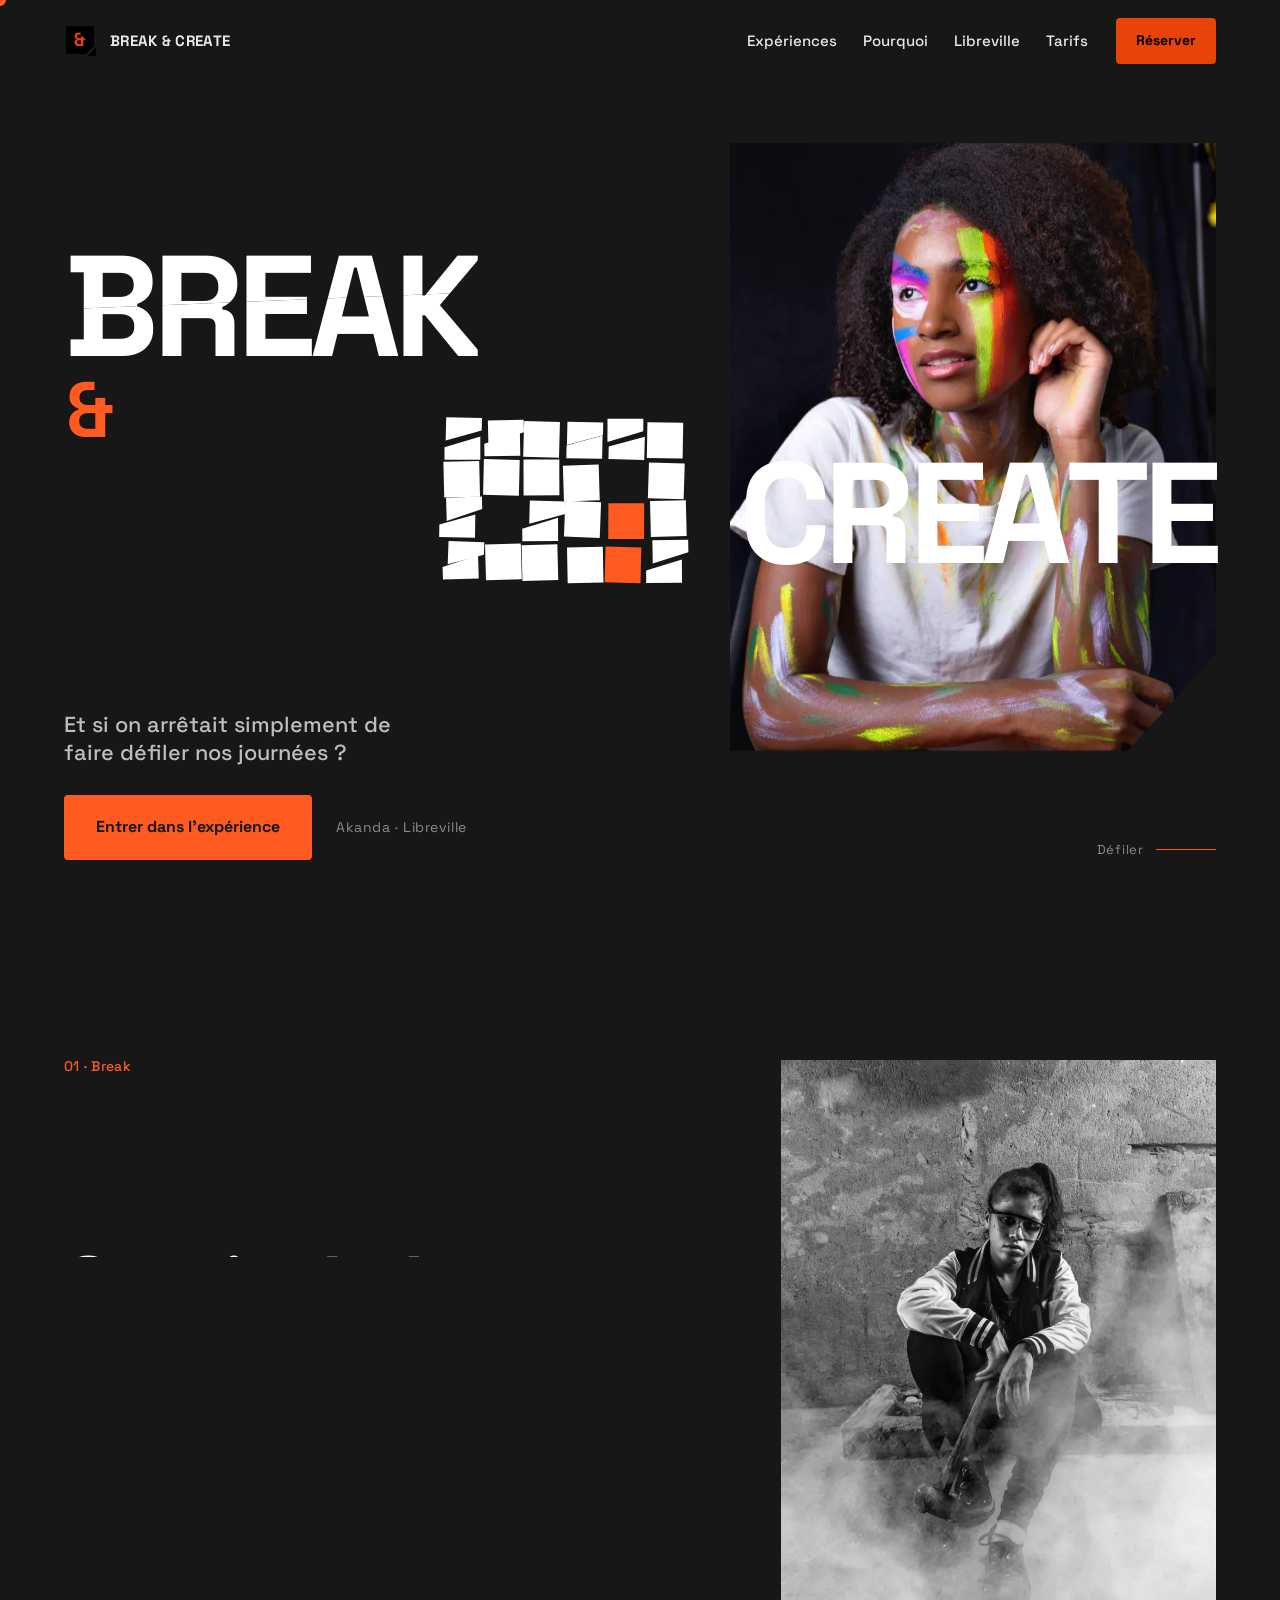
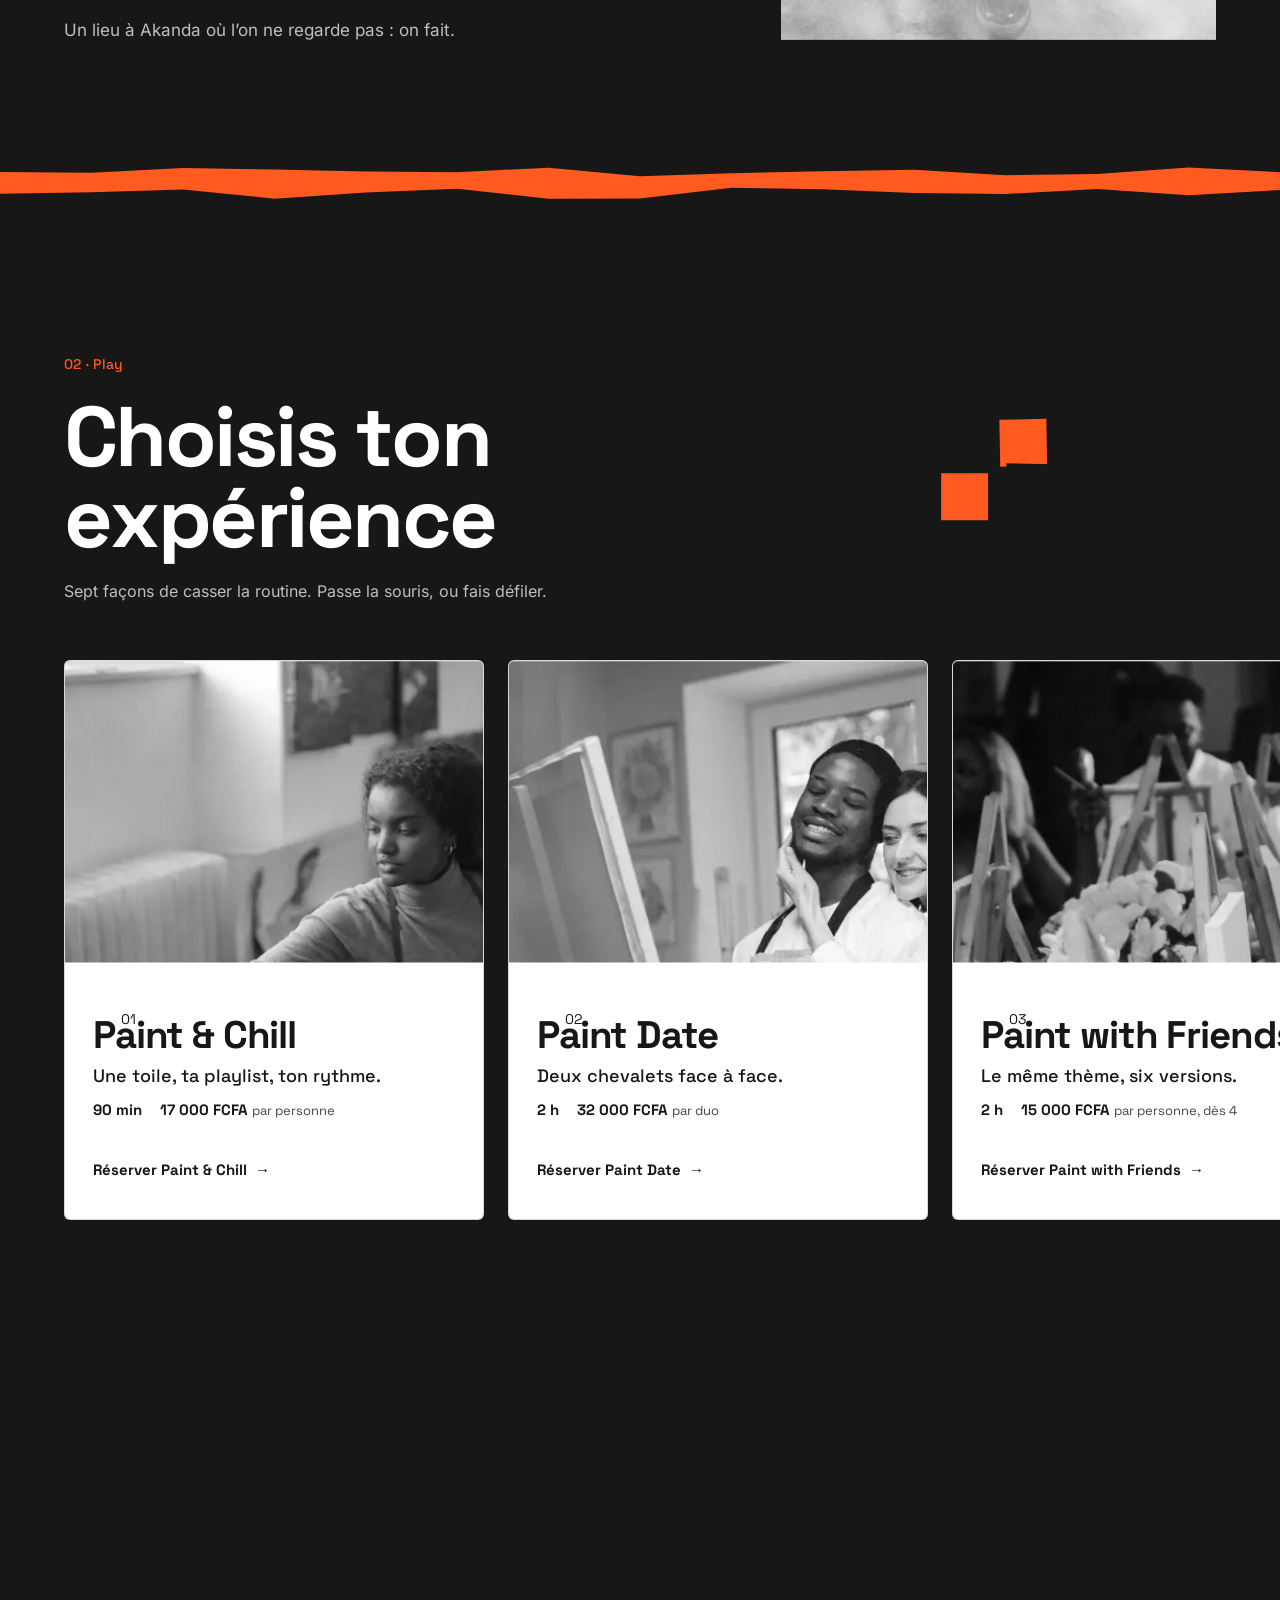
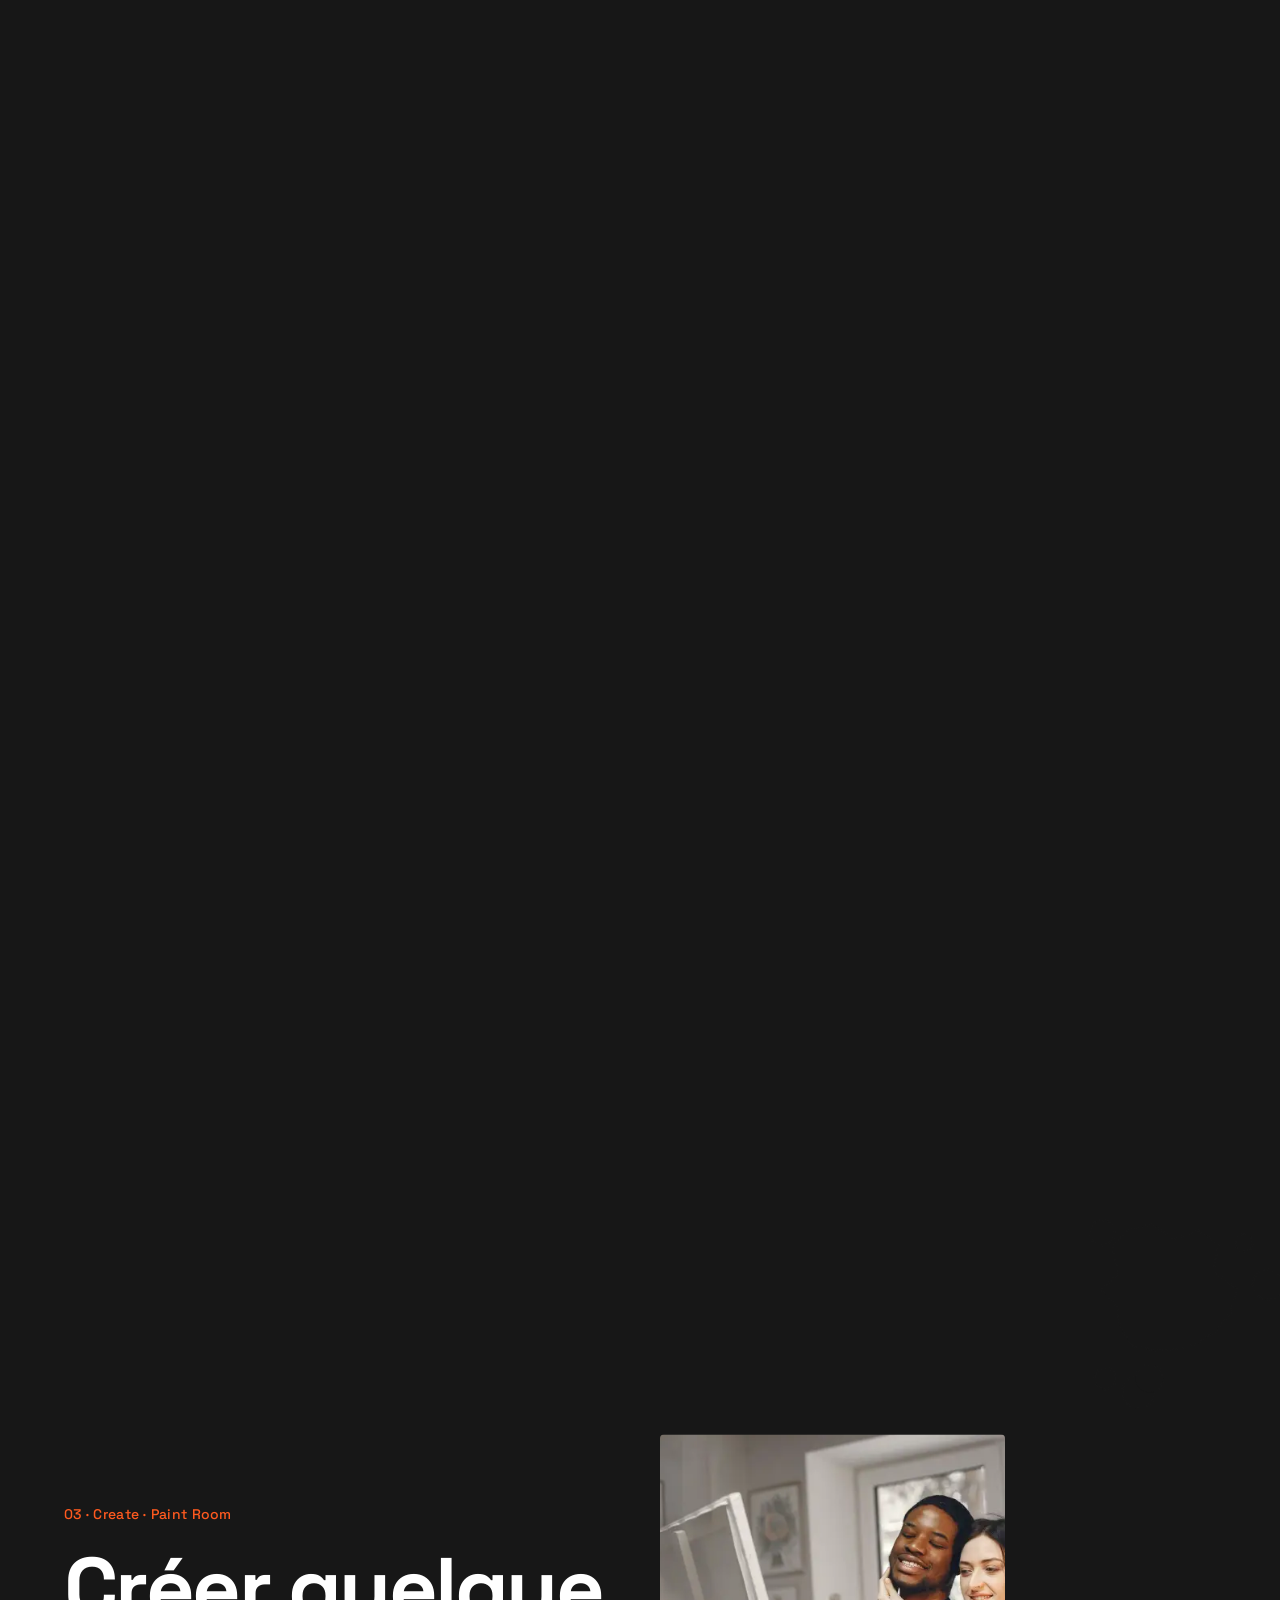
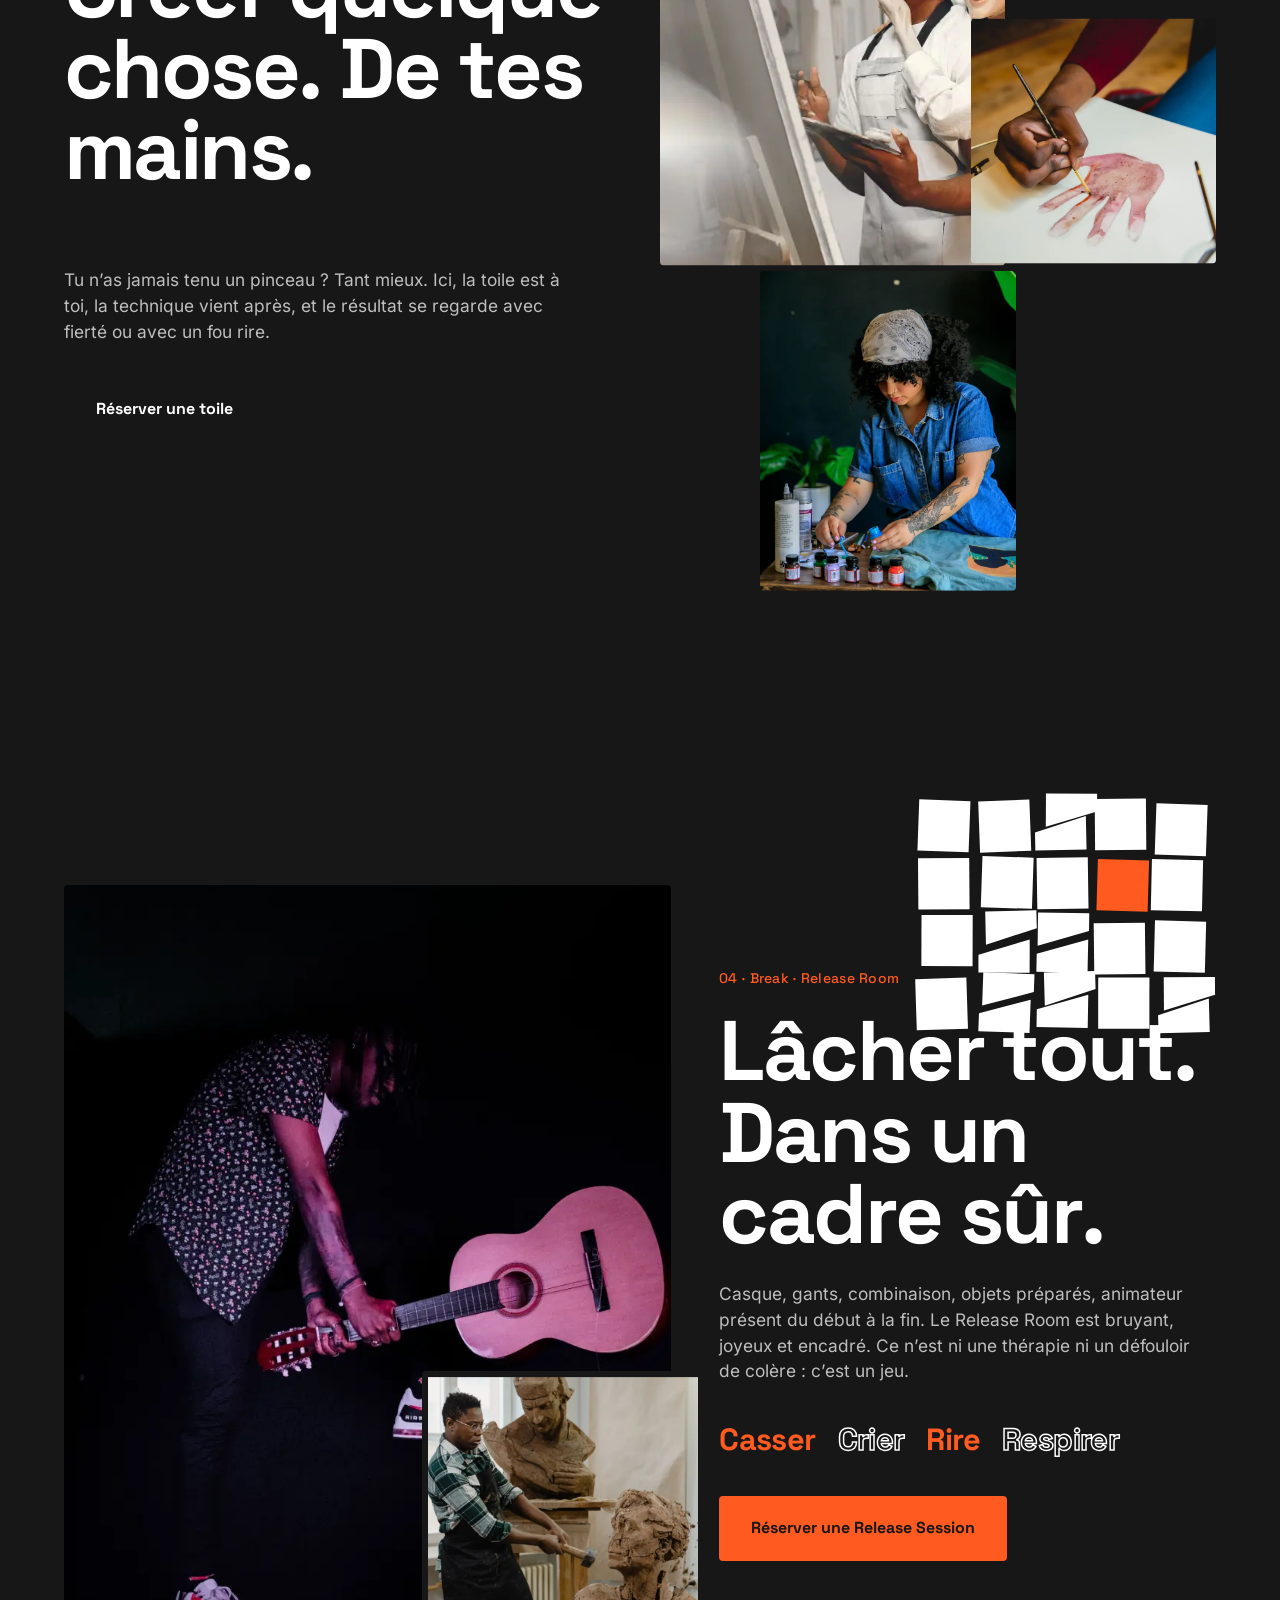
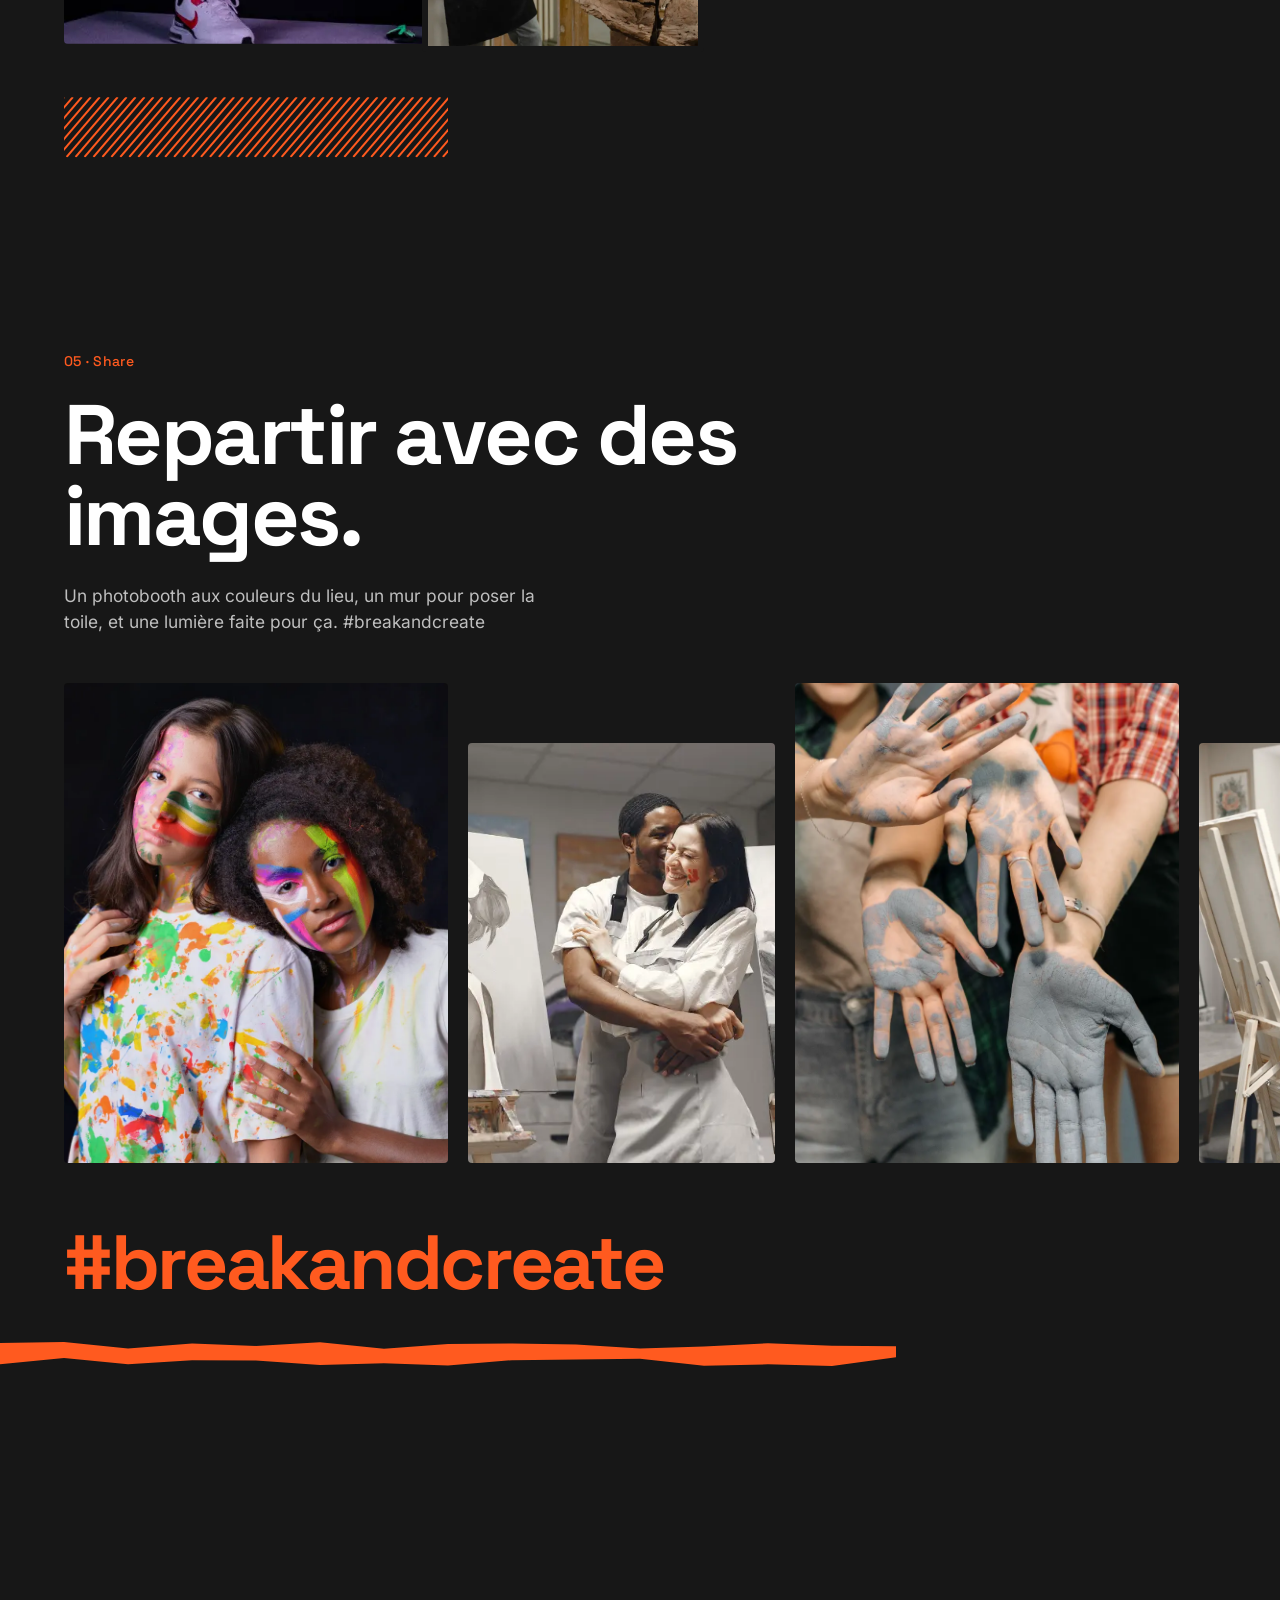
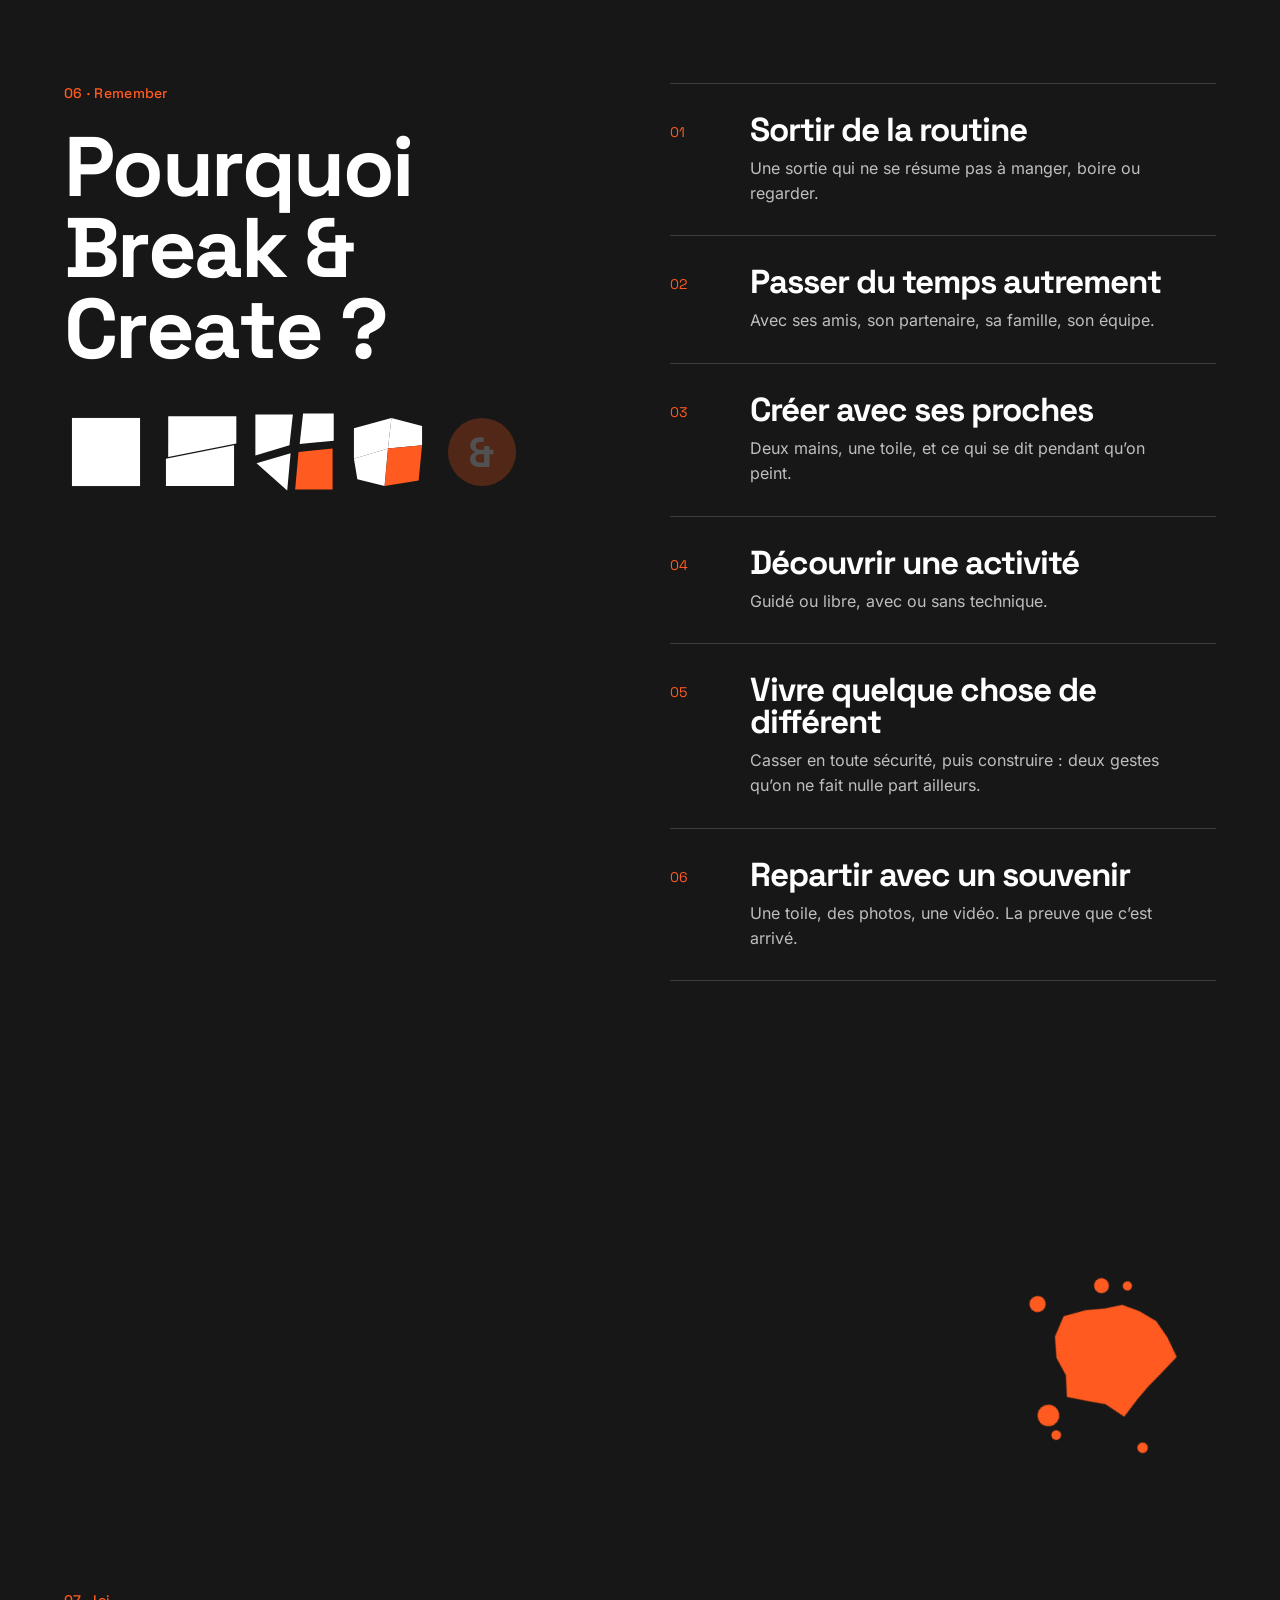
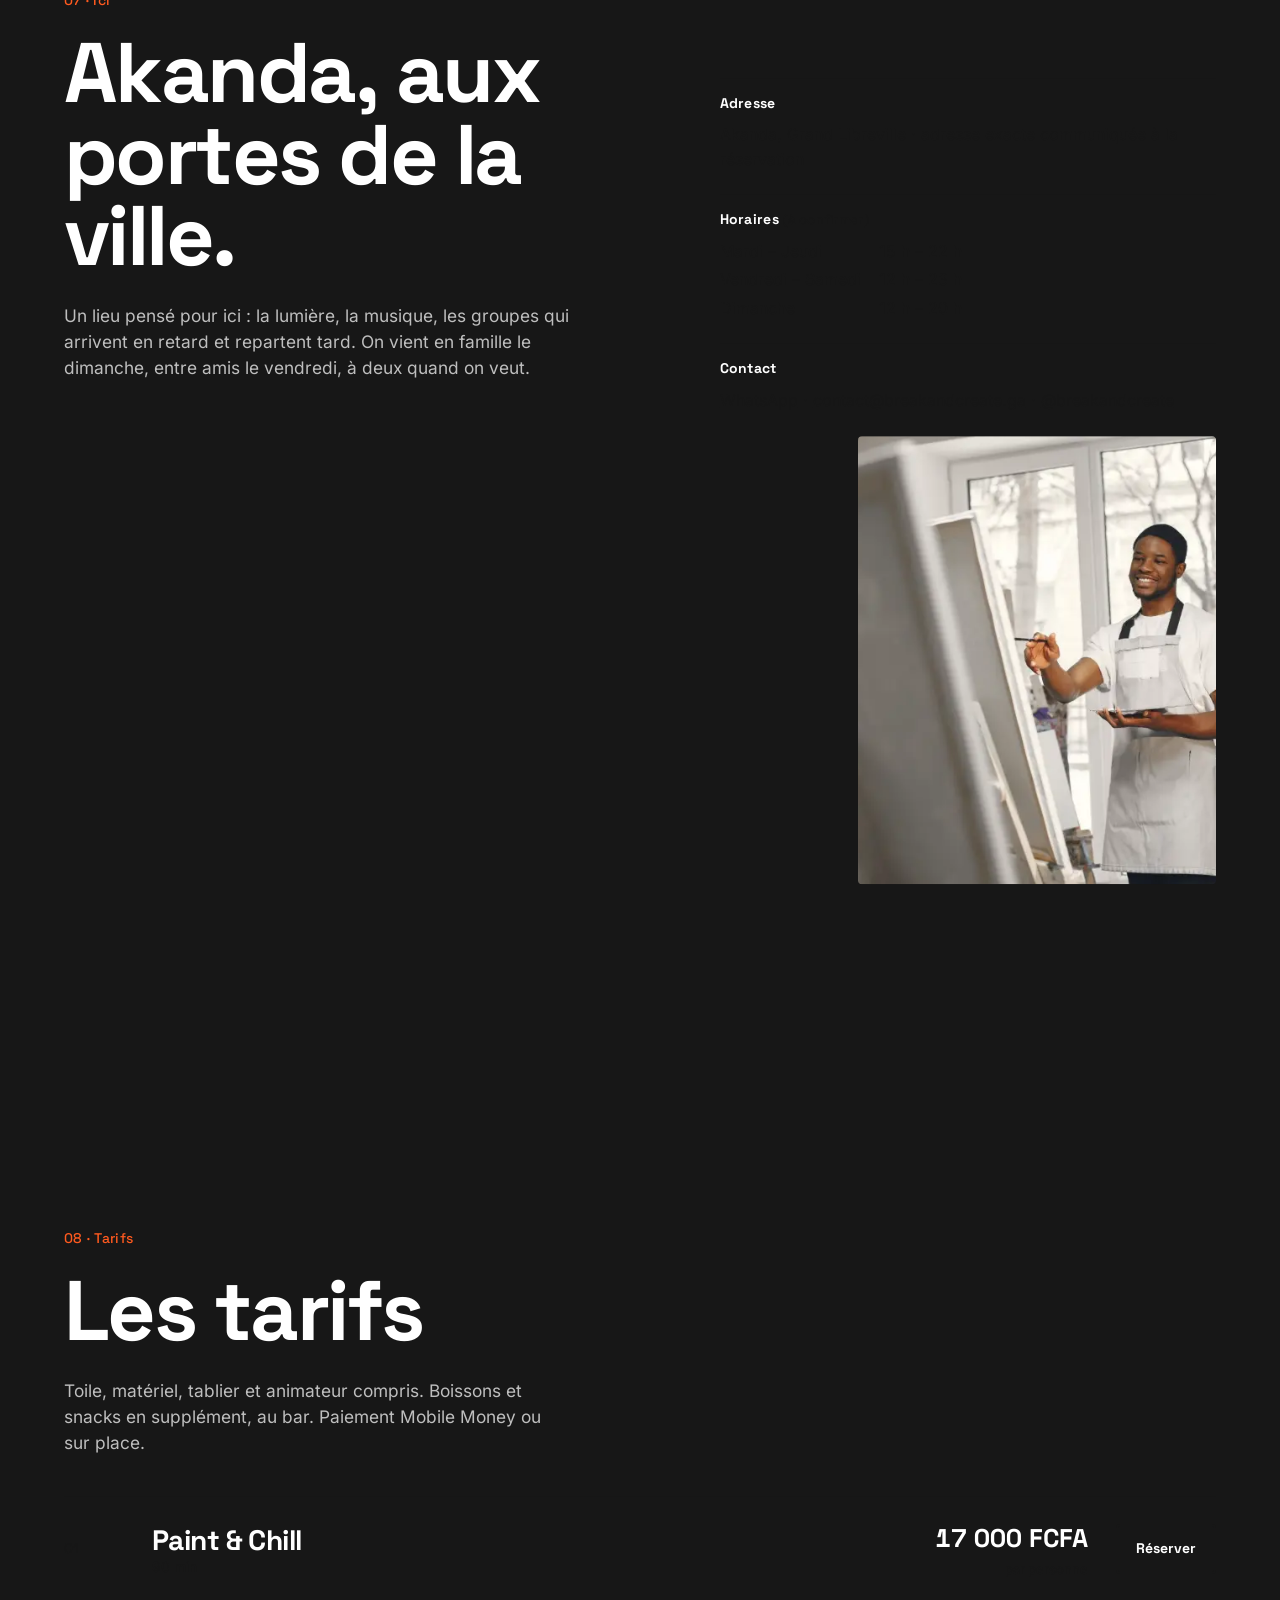
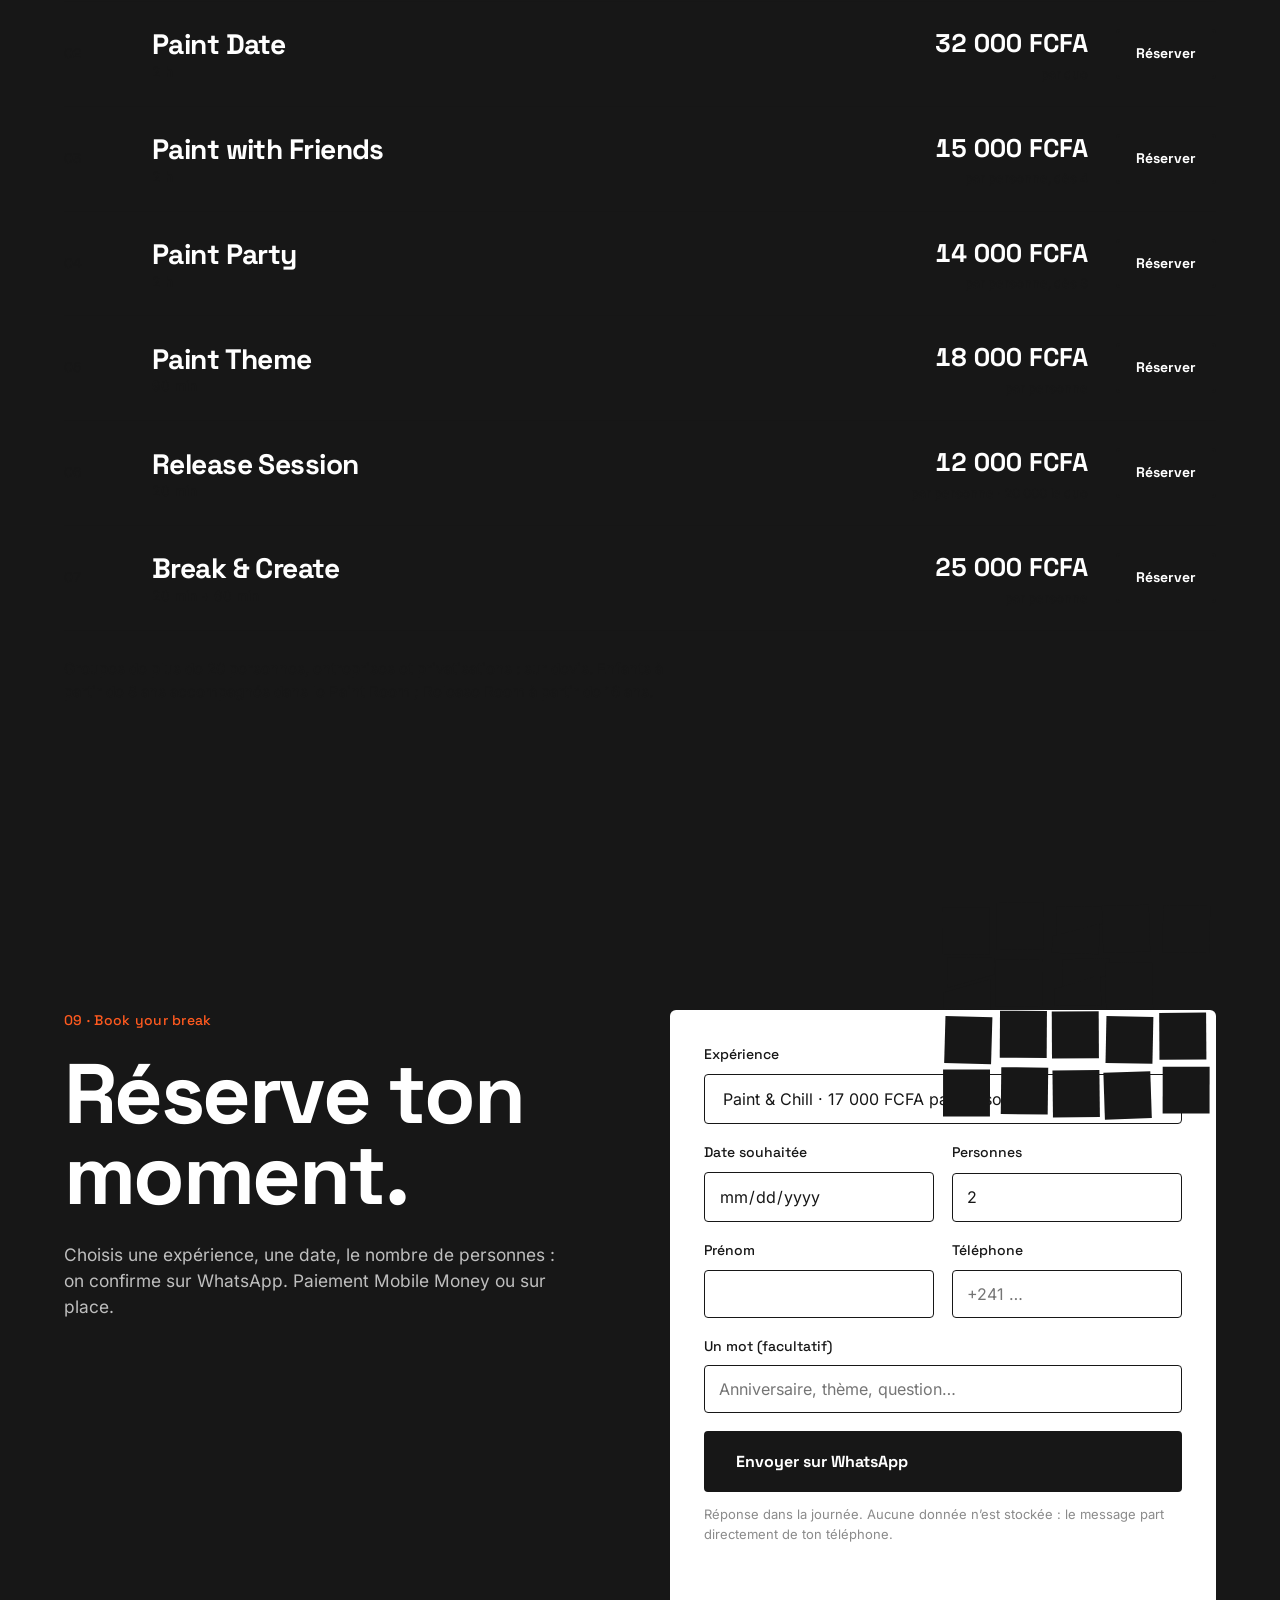
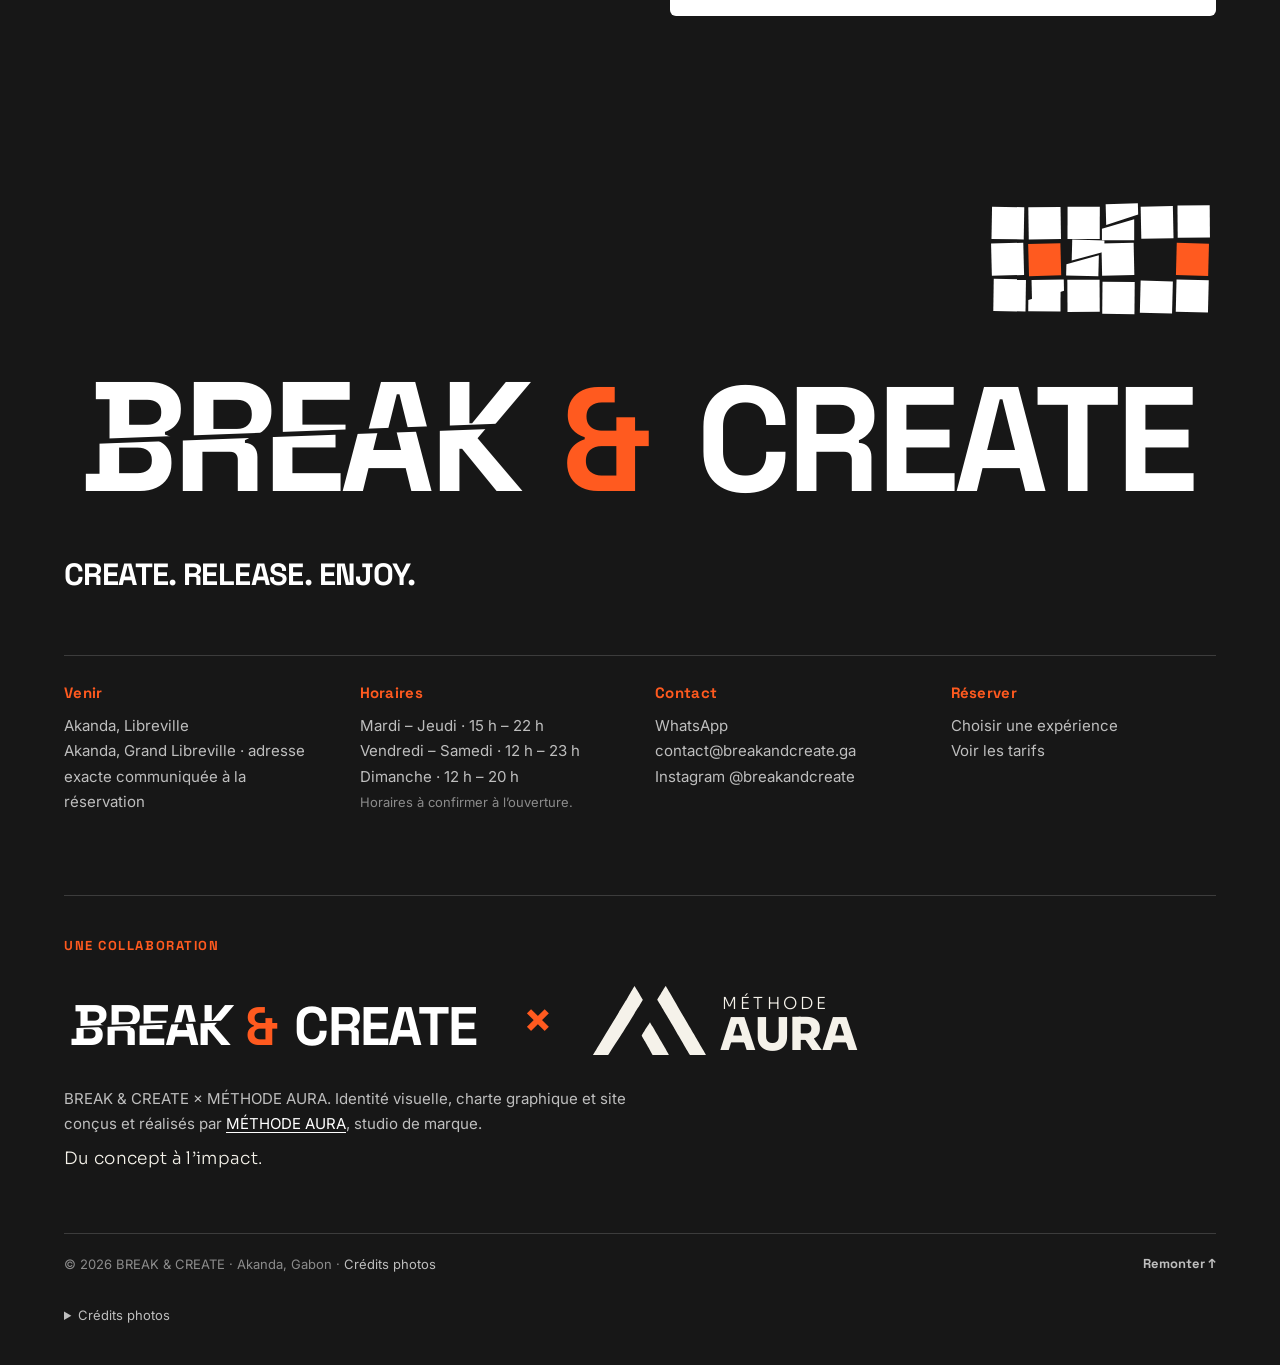
==== site/index.html @ b4d3b044 "BREAK & CREATE : charte graphique, logos, site expérientiel et publication Render" ====
<!doctype html>
<html lang="fr">
<head>
<meta charset="utf-8">
<meta name="viewport" content="width=device-width, initial-scale=1">
<title>BREAK &amp; CREATE — Paint Room et Release Room à Libreville</title>
<meta name="description" content="Break &amp; Create, à Akanda (Libreville) : peindre ta toile dans le Paint Room, tout lâcher dans le Release Room. Paint &amp; Chill, Paint Date, Paint Party, Release Session. Réservation WhatsApp, tarifs en FCFA.">
<meta name="theme-color" content="#171717">
<meta property="og:title" content="BREAK &amp; CREATE — Break the routine. Create the moment.">
<meta property="og:description" content="Destination d’expériences créatives et immersives à Libreville : Paint Room et Release Room.">
<meta property="og:image" content="assets/img/hero-visage-1600.webp">
<meta property="og:locale" content="fr_GA">
<link rel="preload" as="image" imagesrcset="assets/img/hero-visage-800.webp 800w, assets/img/hero-visage-1600.webp 1600w" imagesizes="(max-width: 760px) 100vw, 50vw">
<link rel="stylesheet" href="assets/css/site.css">
<link rel="icon" href="assets/favicon.svg" type="image/svg+xml">
</head>
<body>
<a class="evitement" href="#experiences">Aller aux expériences</a>

<div class="rideau" id="rideau" aria-hidden="true">
  <div class="rideau-mot"><svg xmlns="http://www.w3.org/2000/svg" viewBox="-10 -20 775 136" role="img" aria-label="BREAK &amp; CREATE" class="logo"><defs><clipPath id="h-1"><polygon points="-10,-20 310,-20 310,50 -10,62"/></clipPath><clipPath id="b-2"><polygon points="-10,62 310,50 310,130 -10,130"/></clipPath></defs>
      <g clip-path="url(#h-1)" transform="translate(7.000000000000001 -3.5000000000000004)"><text x="0" y="93" font-family="Space Grotesk, Arial, sans-serif" font-weight="700" font-size="100" letter-spacing="-3" fill="#FFFFFF">BREAK</text></g>
      <g clip-path="url(#b-2)"><text x="0" y="93" font-family="Space Grotesk, Arial, sans-serif" font-weight="700" font-size="100" letter-spacing="-3" fill="#FFFFFF">BREAK</text></g><text x="326" y="93" font-family="Space Grotesk, Arial, sans-serif" font-weight="700" font-size="100" letter-spacing="-3" fill="#FF5A1F">&amp;</text><text x="415" y="93" font-family="Space Grotesk, Arial, sans-serif" font-weight="700" font-size="100" letter-spacing="-3" fill="#FFFFFF">CREATE</text></svg></div>
</div>

<header class="entete" id="entete">
  <a class="entete-marque" href="#haut" aria-label="BREAK &amp; CREATE, retour en haut"><svg xmlns="http://www.w3.org/2000/svg" viewBox="-7.000000000000001 -7.000000000000001 121 121" role="img" aria-label="Symbole BREAK &amp; CREATE" class="symbole"><path d="M0 0H100V70L70 100H0Z" fill="#171717"/><polygon points="77,107 107,77 107,107" fill="#171717"/><text x="50" y="73" text-anchor="middle" font-family="Space Grotesk, Arial, sans-serif" font-weight="700" font-size="68" fill="#FF5A1F">&amp;</text></svg><span>BREAK &amp; CREATE</span></a>
  <nav class="entete-nav" aria-label="Sections">
    <a href="#experiences" data-curseur="VOIR">Expériences</a>
    <a href="#pourquoi" data-curseur="LIRE">Pourquoi</a>
    <a href="#libreville" data-curseur="VENIR">Libreville</a>
    <a href="#tarifs" data-curseur="FCFA">Tarifs</a>
  </nav>
  <a class="bouton bouton--orange bouton--petit" href="#reserver" data-magnetique data-curseur="RÉSERVER">Réserver</a>
  <button class="entete-menu" type="button" aria-label="Ouvrir le menu" aria-expanded="false" aria-controls="menu" data-menu><span></span><span></span></button>
</header>
<div class="menu" id="menu" hidden>
  <nav aria-label="Menu">
    <a href="#experiences">Expériences</a><a href="#create">Paint Room</a><a href="#release">Release Room</a><a href="#pourquoi">Pourquoi</a><a href="#libreville">Libreville</a><a href="#tarifs">Tarifs</a><a href="#reserver">Réserver</a>
  </nav>
  <p class="menu-pied">CREATE. RELEASE. ENJOY.<br><a href="https://instagram.com/breakandcreate" rel="noopener" target="_blank">Instagram</a> · <a href="https://wa.me/241000000000?text=Bonjour%20Break%20%26%20Create" rel="noopener" target="_blank">WhatsApp</a></p>
</div>

<div class="curseur" aria-hidden="true"><span class="curseur-point"></span><span class="curseur-mot"></span></div>

<main id="haut">
  <!-- SCÈNE 01 — BREAK -->
  <section class="scene heros" id="break" data-fond="noir" aria-labelledby="titre-heros">
    <div class="motif motif--heros" data-motif="eclate" aria-hidden="true"><svg xmlns="http://www.w3.org/2000/svg" viewBox="-12 -12 429 291" class="fragments" aria-hidden="true"><polygon points="0,0 60,0 60,21 0,39" fill="#FFFFFF" transform="translate(6 -3.5999999999999996)"/><polygon points="0,39 60,21 60,60 0,60" fill="#FFFFFF"/><polygon points="69,0 129,0 129,21 69,39" fill="#FFFFFF" transform="translate(9 -5.3999999999999995)"/><polygon points="69,39 129,21 129,60 69,60" fill="#FFFFFF"/><rect x="138" y="0" width="60" height="60" fill="#FFFFFF"/><polygon points="207,0 267,0 267,21 207,39" fill="#FFFFFF" transform="translate(5 -3)"/><polygon points="207,39 267,21 267,60 207,60" fill="#FFFFFF"/><polygon points="276,0 336,0 336,21 276,39" fill="#FFFFFF" transform="translate(6 -3.5999999999999996)"/><polygon points="276,39 336,21 336,60 276,60" fill="#FFFFFF"/><rect x="345" y="0" width="60" height="60" fill="#FFFFFF"/><rect x="0" y="69" width="60" height="60" fill="#FFFFFF"/><rect x="69" y="69" width="60" height="60" fill="#FFFFFF"/><rect x="138" y="69" width="60" height="60" fill="#FFFFFF"/><rect x="207" y="69" width="60" height="60" fill="#FFFFFF"/><rect x="345" y="69" width="60" height="60" fill="#FFFFFF"/><polygon points="0,138 60,138 60,159 0,177" fill="#FFFFFF" transform="translate(11 -6.6)"/><polygon points="0,177 60,159 60,198 0,198" fill="#FFFFFF"/><polygon points="138,138 198,138 198,159 138,177" fill="#FFFFFF" transform="translate(5 -3)"/><polygon points="138,177 198,159 198,198 138,198" fill="#FFFFFF"/><rect x="207" y="138" width="60" height="60" fill="#FFFFFF"/><rect x="276" y="138" width="60" height="60" fill="#FF5A1F"/><rect x="345" y="138" width="60" height="60" fill="#FFFFFF"/><polygon points="0,207 60,207 60,228 0,246" fill="#FFFFFF" transform="translate(12 -7.199999999999999)"/><polygon points="0,246 60,228 60,267 0,267" fill="#FFFFFF"/><rect x="69" y="207" width="60" height="60" fill="#FFFFFF"/><rect x="138" y="207" width="60" height="60" fill="#FFFFFF"/><rect x="207" y="207" width="60" height="60" fill="#FFFFFF"/><rect x="276" y="207" width="60" height="60" fill="#FF5A1F"/><polygon points="345,207 405,207 405,228 345,246" fill="#FFFFFF" transform="translate(9 -5.3999999999999995)"/><polygon points="345,246 405,228 405,267 345,267" fill="#FFFFFF"/></svg></div>
    <h1 id="titre-heros" class="heros-titre">
      <span class="heros-break" data-fracture><span class="visuellement-cache">Break</span><span class="fracture" aria-hidden="true"><span class="fracture-haut">BREAK</span><span class="fracture-bas">BREAK</span></span></span>
      <span class="heros-amp" aria-hidden="true">&amp;</span>
      <span class="heros-create"><span class="visuellement-cache">Create</span><span aria-hidden="true"><span class="car">C</span><span class="car">R</span><span class="car">E</span><span class="car">A</span><span class="car">T</span><span class="car">E</span></span></span>
    </h1>
    <div class="heros-photo" data-parallaxe="0.12"><picture class=""><source type="image/webp" srcset="assets/img/hero-visage-800.webp 800w, assets/img/hero-visage-1600.webp 1600w" sizes="(max-width: 760px) 100vw, 46vw"><img src="assets/img/hero-visage.jpg" alt="Portrait d’une jeune femme, le visage traversé de traits de peinture colorée" loading="eager" decoding="async" fetchpriority="high"></picture></div>
    <p class="heros-question" data-reveal>Et si on arrêtait simplement de faire défiler nos journées ?</p>
    <div class="heros-actions" data-reveal>
      <a class="bouton bouton--orange" href="#step-out" data-magnetique data-curseur="ENTRER">Entrer dans l’expérience</a>
      <span class="heros-lieu">Akanda · Libreville</span>
    </div>
    <p class="heros-indice" aria-hidden="true"><span>Défiler</span><i></i></p>
  </section>

  <!-- SCÈNE 02 — STEP OUT -->
  <section class="scene step-out" id="step-out" data-fond="noir" aria-labelledby="titre-step-out">
    <div class="step-out-pin">
      <p class="scene-num">01 · Break</p>
      <h2 id="titre-step-out" class="step-out-lignes"><span class="ligne"><span>Sortir de la routine.</span></span><span class="ligne"><span>Faire une pause.</span></span><span class="ligne"><span>Changer d’air.</span></span><span class="ligne"><span>Se libérer du quotidien.</span></span></h2>
      <p class="step-out-note" data-reveal>Un lieu à Akanda où l’on ne regarde pas : on fait.</p>
      <div class="step-out-photo" data-masque><picture class=""><source type="image/webp" srcset="assets/img/casse-masse-nb-800.webp 800w, assets/img/casse-masse-nb-1600.webp 1600w" sizes="(max-width: 760px) 80vw, 34vw"><img src="assets/img/casse-masse-nb.jpg" alt="Portrait en noir et blanc d’une jeune femme assise, une masse à la main" loading="lazy" decoding="async"></picture></div>
      <div class="motif motif--trace-step" data-motif="trace" aria-hidden="true"><svg xmlns="http://www.w3.org/2000/svg" viewBox="0 0 1600 90" class="trace" aria-hidden="true" preserveAspectRatio="none"><path d="M0.0 33.1 L114.3 34.3 L228.6 27.1 L342.9 29.2 L457.1 32.4 L571.4 33.4 L685.7 26.5 L800.0 39.4 L914.3 34.7 L1028.6 31.9 L1142.9 29.8 L1257.1 37.9 L1371.4 35.9 L1485.7 26.4 L1600.0 33.3 L1600.0 60.0 L1485.7 67.9 L1371.4 58.6 L1257.1 65.9 L1142.9 64.6 L1028.6 59.0 L914.3 56.7 L800.0 72.7 L685.7 73.3 L571.4 58.0 L457.1 63.8 L342.9 73.0 L228.6 59.2 L114.3 63.3 L0.0 65.7 Z" fill="#FF5A1F"/></svg></div>
    </div>
  </section>

  <!-- SCÈNE 03 — PLAY : les expériences -->
  <section class="scene experiences" id="experiences" data-fond="blanc" aria-labelledby="titre-experiences">
    <div class="motif motif--exp" data-motif="eclate" aria-hidden="true"><svg xmlns="http://www.w3.org/2000/svg" viewBox="-12 -12 360 222" class="fragments" aria-hidden="true"><rect x="0" y="0" width="60" height="60" fill="#171717"/><rect x="69" y="0" width="60" height="60" fill="#171717"/><rect x="138" y="0" width="60" height="60" fill="#171717"/><rect x="207" y="0" width="60" height="60" fill="#171717"/><polygon points="276,0 336,0 336,21 276,39" fill="#171717" transform="translate(7 -4.2)"/><polygon points="276,39 336,21 336,60 276,60" fill="#171717"/><rect x="0" y="69" width="60" height="60" fill="#171717"/><rect x="69" y="69" width="60" height="60" fill="#FF5A1F"/><rect x="138" y="69" width="60" height="60" fill="#171717"/><rect x="207" y="69" width="60" height="60" fill="#171717"/><rect x="276" y="69" width="60" height="60" fill="#171717"/><rect x="0" y="138" width="60" height="60" fill="#FF5A1F"/><polygon points="69,138 129,138 129,159 69,177" fill="#171717" transform="translate(9 -5.3999999999999995)"/><polygon points="69,177 129,159 129,198 69,198" fill="#171717"/><rect x="138" y="138" width="60" height="60" fill="#171717"/><rect x="207" y="138" width="60" height="60" fill="#171717"/></svg></div>
    <div class="experiences-tete">
      <p class="scene-num">02 · Play</p>
      <h2 id="titre-experiences" class="titre-scene"><span class="visuellement-cache">Choisis ton expérience</span><span aria-hidden="true"><span class="mot"><span class="car">C</span><span class="car">h</span><span class="car">o</span><span class="car">i</span><span class="car">s</span><span class="car">i</span><span class="car">s</span></span> <span class="mot"><span class="car">t</span><span class="car">o</span><span class="car">n</span></span> <span class="mot"><span class="car">e</span><span class="car">x</span><span class="car">p</span><span class="car">é</span><span class="car">r</span><span class="car">i</span><span class="car">e</span><span class="car">n</span><span class="car">c</span><span class="car">e</span></span></span></h2>
      <p class="experiences-aide" data-reveal>Sept façons de casser la routine. Passe la souris, ou fais défiler.</p>
    </div>
    <div class="experiences-piste" data-piste>
      
      <article class="experience experience--create" id="exp-paint-chill" data-curseur="PEINDRE">
        <div class="experience-visuel" aria-hidden="true"><picture class=""><source type="image/webp" srcset="assets/img/atelier-tablier-rouge-800.webp 800w, assets/img/atelier-tablier-rouge-1600.webp 1600w" sizes="(max-width: 760px) 100vw, 34vw"><img src="assets/img/atelier-tablier-rouge.jpg" alt="Une jeune femme en tablier rouge choisit ses couleurs dans l’atelier" loading="lazy" decoding="async"></picture></div>
        <span class="experience-num">01</span>
        <h3 class="experience-nom">Paint &amp; Chill</h3>
        <p class="experience-accroche">Une toile, ta playlist, ton rythme.</p>
        <p class="experience-infos"><span>90 min</span><span>17 000 FCFA <small>par personne</small></span></p>
        <p class="experience-texte"><span>Séance libre. Tu reçois une toile 30 × 40, la peinture, les pinceaux et un tablier. Boissons et snacks au bar, en supplément. Personne ne juge, tout le monde repart avec sa toile.</span></p>
        <a class="experience-lien" href="#reserver" data-experience="paint-chill">Réserver Paint &amp; Chill <i aria-hidden="true">→</i></a>
      </article>
      <article class="experience experience--create" id="exp-paint-date" data-curseur="À DEUX">
        <div class="experience-visuel" aria-hidden="true"><picture class=""><source type="image/webp" srcset="assets/img/couple-chevalet-800.webp 800w, assets/img/couple-chevalet-1600.webp 1600w" sizes="(max-width: 760px) 100vw, 34vw"><img src="assets/img/couple-chevalet.jpg" alt="Un couple peint ensemble sur un même chevalet" loading="lazy" decoding="async"></picture></div>
        <span class="experience-num">02</span>
        <h3 class="experience-nom">Paint Date</h3>
        <p class="experience-accroche">Deux chevalets face à face.</p>
        <p class="experience-infos"><span>2 h</span><span>32 000 FCFA <small>par duo</small></span></p>
        <p class="experience-texte"><span>Deux toiles, un chevalet pour deux, une playlist douce. Le rendez-vous qu’on n’oublie pas, avec une preuve accrochée au mur.</span></p>
        <a class="experience-lien" href="#reserver" data-experience="paint-date">Réserver Paint Date <i aria-hidden="true">→</i></a>
      </article>
      <article class="experience experience--create" id="exp-paint-friends" data-curseur="ENTRE AMIS">
        <div class="experience-visuel" aria-hidden="true"><picture class=""><source type="image/webp" srcset="assets/img/groupe-atelier-800.webp 800w, assets/img/groupe-atelier-1600.webp 1600w" sizes="(max-width: 760px) 100vw, 34vw"><img src="assets/img/groupe-atelier.jpg" alt="Un groupe d’amis peint sur des chevalets alignés" loading="lazy" decoding="async"></picture></div>
        <span class="experience-num">03</span>
        <h3 class="experience-nom">Paint with Friends</h3>
        <p class="experience-accroche">Le même thème, six versions.</p>
        <p class="experience-infos"><span>2 h</span><span>15 000 FCFA <small>par personne, dès 4</small></span></p>
        <p class="experience-texte"><span>Un thème commun, chacun sa toile, et la comparaison finale qui fait rire tout le monde. Bar sur place.</span></p>
        <a class="experience-lien" href="#reserver" data-experience="paint-friends">Réserver Paint with Friends <i aria-hidden="true">→</i></a>
      </article>
      <article class="experience experience--create" id="exp-paint-party" data-curseur="LA FÊTE">
        <div class="experience-visuel" aria-hidden="true"><picture class=""><source type="image/webp" srcset="assets/img/homme-exterieur-800.webp 800w, assets/img/homme-exterieur-1600.webp 1600w" sizes="(max-width: 760px) 100vw, 34vw"><img src="assets/img/homme-exterieur.jpg" alt="Un jeune homme sourit en peignant, pinceau à la main" loading="lazy" decoding="async"></picture></div>
        <span class="experience-num">04</span>
        <h3 class="experience-nom">Paint Party</h3>
        <p class="experience-accroche">Anniversaire, équipe, EVJF.</p>
        <p class="experience-infos"><span>2 h</span><span>14 000 FCFA <small>par personne, dès 8</small></span></p>
        <p class="experience-texte"><span>La salle pour vous, un animateur, un thème choisi ensemble, gâteau et playlist bienvenus. Privatisation complète sur devis.</span></p>
        <a class="experience-lien" href="#reserver" data-experience="paint-party">Réserver Paint Party <i aria-hidden="true">→</i></a>
      </article>
      <article class="experience experience--create" id="exp-paint-theme" data-curseur="APPRENDRE">
        <div class="experience-visuel" aria-hidden="true"><picture class=""><source type="image/webp" srcset="assets/img/peinture-chevalet-femme-800.webp 800w, assets/img/peinture-chevalet-femme-1600.webp 1600w" sizes="(max-width: 760px) 100vw, 34vw"><img src="assets/img/peinture-chevalet-femme.jpg" alt="" loading="lazy" decoding="async"></picture></div>
        <span class="experience-num">05</span>
        <h3 class="experience-nom">Paint Theme</h3>
        <p class="experience-accroche">Chaque jeudi, un sujet imposé.</p>
        <p class="experience-infos"><span>90 min</span><span>18 000 FCFA <small>par personne</small></span></p>
        <p class="experience-texte"><span>Un thème par semaine, guidé pas à pas par un artiste. Pour ceux qui veulent apprendre un geste, pas seulement passer un moment.</span></p>
        <a class="experience-lien" href="#reserver" data-experience="paint-theme">Réserver Paint Theme <i aria-hidden="true">→</i></a>
      </article>
      <article class="experience experience--break" id="exp-release" data-curseur="LÂCHER">
        <div class="experience-visuel" aria-hidden="true"><picture class=""><source type="image/webp" srcset="assets/img/casse-guitare-tv-800.webp 800w, assets/img/casse-guitare-tv-1600.webp 1600w" sizes="(max-width: 760px) 100vw, 34vw"><img src="assets/img/casse-guitare-tv.jpg" alt="Un homme brise une guitare sur un vieux téléviseur" loading="lazy" decoding="async"></picture></div>
        <span class="experience-num">06</span>
        <h3 class="experience-nom">Release Session</h3>
        <p class="experience-accroche">Vingt minutes pour tout lâcher.</p>
        <p class="experience-infos"><span>20 min</span><span>12 000 FCFA <small>par personne · 20 000 le duo</small></span></p>
        <p class="experience-texte"><span>Casque, gants, combinaison, une batte et des objets préparés pour ça. Un animateur, une playlist qui tape, et le silence après. Rien de médical : juste du bruit et du rire.</span></p>
        <a class="experience-lien" href="#reserver" data-experience="release">Réserver Release Session <i aria-hidden="true">→</i></a>
      </article>
      <article class="experience experience--both" id="exp-combo" data-curseur="LES DEUX">
        <div class="experience-visuel" aria-hidden="true"><picture class=""><source type="image/webp" srcset="assets/img/casse-marteau-portrait-800.webp 800w, assets/img/casse-marteau-portrait-1600.webp 1600w" sizes="(max-width: 760px) 100vw, 34vw"><img src="assets/img/casse-marteau-portrait.jpg" alt="" loading="lazy" decoding="async"></picture></div>
        <span class="experience-num">07</span>
        <h3 class="experience-nom">Break &amp; Create</h3>
        <p class="experience-accroche">Casser d’abord, peindre ensuite.</p>
        <p class="experience-infos"><span>20 min + 60 min</span><span>25 000 FCFA <small>par personne</small></span></p>
        <p class="experience-texte"><span>L’expérience complète : une Release Session, puis une toile pour poser ce qui reste. La formule qui porte notre nom.</span></p>
        <a class="experience-lien" href="#reserver" data-experience="combo">Réserver la formule <i aria-hidden="true">→</i></a>
      </article>
    </div>
  </section>

  <!-- TRANSITION — le mot CREATE grandit jusqu'à devenir la scène -->
  <section class="scene zoom" id="zoom" data-fond="blanc" aria-hidden="true">
    <div class="zoom-pin"><div class="motif motif--zoom" data-motif="tache" aria-hidden="true"><svg xmlns="http://www.w3.org/2000/svg" viewBox="0 0 160 160" class="eclaboussure" aria-hidden="true"><path d="M128.5 80.0 L127.8 97.4 L107.9 103.4 L101.7 117.6 L87.7 123.8 L72.2 124.5 L62.6 110.1 L51.7 103.8 L33.5 96.9 L32.3 80.0 L46.3 67.7 L50.1 54.9 L61.7 48.4 L71.6 32.4 L86.7 41.8 L102.0 41.9 L115.7 50.0 L116.2 66.8 Z" fill="#FF5A1F"/><circle cx="18.8" cy="87.4" r="9.1" fill="#FF5A1F"/><circle cx="75.8" cy="153.5" r="11.2" fill="#FF5A1F"/><circle cx="40.6" cy="141.6" r="6.5" fill="#FF5A1F"/><circle cx="123.7" cy="134.1" r="7.8" fill="#FF5A1F"/><circle cx="143.2" cy="114.7" r="9.8" fill="#FF5A1F"/><circle cx="19.0" cy="50.7" r="7.3" fill="#FF5A1F"/></svg></div><p class="zoom-mot">CREATE</p></div>
  </section>

  <!-- SCÈNE 04 — CREATE : Paint Room -->
  <section class="scene create" id="create" data-fond="orange" aria-labelledby="titre-create">
    <div class="create-texte">
      <p class="scene-num">03 · Create · Paint Room</p>
      <h2 id="titre-create" class="titre-scene"><span class="visuellement-cache">Créer quelque chose. De tes mains.</span><span aria-hidden="true"><span class="mot"><span class="car">C</span><span class="car">r</span><span class="car">é</span><span class="car">e</span><span class="car">r</span></span> <span class="mot"><span class="car">q</span><span class="car">u</span><span class="car">e</span><span class="car">l</span><span class="car">q</span><span class="car">u</span><span class="car">e</span></span> <span class="mot"><span class="car">c</span><span class="car">h</span><span class="car">o</span><span class="car">s</span><span class="car">e</span><span class="car">.</span></span> <span class="mot"><span class="car">D</span><span class="car">e</span></span> <span class="mot"><span class="car">t</span><span class="car">e</span><span class="car">s</span></span> <span class="mot"><span class="car">m</span><span class="car">a</span><span class="car">i</span><span class="car">n</span><span class="car">s</span><span class="car">.</span></span></span></h2>
      <div class="motif motif--trace-create" data-motif="trace" aria-hidden="true"><svg xmlns="http://www.w3.org/2000/svg" viewBox="0 0 600 70" class="trace" aria-hidden="true" preserveAspectRatio="none"><path d="M0.0 31.8 L42.9 27.1 L85.7 27.9 L128.6 30.0 L171.4 29.7 L214.3 22.9 L257.1 25.0 L300.0 22.4 L342.9 22.5 L385.7 22.1 L428.6 23.2 L471.4 31.8 L514.3 26.4 L557.1 24.7 L600.0 30.9 L600.0 55.9 L557.1 57.3 L514.3 49.5 L471.4 52.5 L428.6 49.9 L385.7 43.4 L342.9 46.8 L300.0 46.7 L257.1 43.5 L214.3 44.5 L171.4 53.7 L128.6 55.6 L85.7 51.6 L42.9 48.5 L0.0 43.6 Z" fill="#171717"/></svg></div>
      <p class="scene-para" data-reveal>Tu n’as jamais tenu un pinceau ? Tant mieux. Ici, la toile est à toi, la technique vient après, et le résultat se regarde avec fierté ou avec un fou rire.</p>
      <a class="bouton" href="#reserver" data-magnetique data-curseur="PEINDRE">Réserver une toile</a>
    </div>
    <div class="motif motif--create" data-motif="tache" aria-hidden="true"><svg xmlns="http://www.w3.org/2000/svg" viewBox="0 0 160 160" class="eclaboussure" aria-hidden="true"><path d="M115.9 80.0 L127.0 97.1 L117.1 111.1 L102.8 119.5 L87.6 123.2 L72.6 122.1 L58.4 117.4 L45.2 109.2 L41.1 94.1 L44.2 80.0 L38.1 64.8 L53.9 58.1 L55.8 38.1 L71.6 32.2 L88.0 34.8 L97.7 49.3 L116.0 49.8 L125.8 63.3 Z" fill="#171717"/><circle cx="38.0" cy="140.5" r="11.5" fill="#171717"/><circle cx="142.6" cy="68.9" r="6.2" fill="#171717"/><circle cx="19.4" cy="123.6" r="7.6" fill="#171717"/><circle cx="147.9" cy="101.7" r="10.5" fill="#171717"/><circle cx="48.1" cy="134.3" r="9.6" fill="#171717"/><circle cx="52.6" cy="27.9" r="8.8" fill="#171717"/></svg></div>
    <div class="create-photos">
      <div class="create-photo create-photo--1" data-parallaxe="-0.08"><picture class=""><source type="image/webp" srcset="assets/img/couple-chevalet-800.webp 800w, assets/img/couple-chevalet-1600.webp 1600w" sizes="(max-width: 760px) 70vw, 30vw"><img src="assets/img/couple-chevalet.jpg" alt="Un couple peint ensemble sur un même chevalet" loading="lazy" decoding="async"></picture></div>
      <div class="create-photo create-photo--2" data-parallaxe="0.1"><picture class=""><source type="image/webp" srcset="assets/img/main-pinceau-800.webp 800w, assets/img/main-pinceau-1600.webp 1600w" sizes="(max-width: 760px) 50vw, 22vw"><img src="assets/img/main-pinceau.jpg" alt="Une main tient un pinceau au-dessus d’une toile" loading="lazy" decoding="async"></picture></div>
      <div class="create-photo create-photo--3" data-parallaxe="-0.04"><picture class=""><source type="image/webp" srcset="assets/img/femme-denim-800.webp 800w, assets/img/femme-denim-1600.webp 1600w" sizes="(max-width: 760px) 60vw, 26vw"><img src="assets/img/femme-denim.jpg" alt="Une jeune femme en chemise en jean peint, concentrée" loading="lazy" decoding="async"></picture></div>
    </div>
  </section>

  <!-- SCÈNE 05 — BREAK : Release Room -->
  <section class="scene release" id="release" data-fond="noir" aria-labelledby="titre-release">
    <div class="motif motif--release" data-motif="eclate" aria-hidden="true"><svg xmlns="http://www.w3.org/2000/svg" viewBox="-12 -12 360 291" class="fragments" aria-hidden="true"><rect x="0" y="0" width="60" height="60" fill="#FFFFFF"/><rect x="69" y="0" width="60" height="60" fill="#FFFFFF"/><polygon points="138,0 198,0 198,21 138,39" fill="#FFFFFF" transform="translate(11 -6.6)"/><polygon points="138,39 198,21 198,60 138,60" fill="#FFFFFF"/><rect x="207" y="0" width="60" height="60" fill="#FFFFFF"/><rect x="276" y="0" width="60" height="60" fill="#FFFFFF"/><rect x="0" y="69" width="60" height="60" fill="#FFFFFF"/><rect x="69" y="69" width="60" height="60" fill="#FFFFFF"/><rect x="138" y="69" width="60" height="60" fill="#FFFFFF"/><rect x="207" y="69" width="60" height="60" fill="#FF5A1F"/><rect x="276" y="69" width="60" height="60" fill="#FFFFFF"/><rect x="0" y="138" width="60" height="60" fill="#FFFFFF"/><polygon points="69,138 129,138 129,159 69,177" fill="#FFFFFF" transform="translate(12 -7.199999999999999)"/><polygon points="69,177 129,159 129,198 69,198" fill="#FFFFFF"/><polygon points="138,138 198,138 198,159 138,177" fill="#FFFFFF" transform="translate(5 -3)"/><polygon points="138,177 198,159 198,198 138,198" fill="#FFFFFF"/><rect x="207" y="138" width="60" height="60" fill="#FFFFFF"/><rect x="276" y="138" width="60" height="60" fill="#FFFFFF"/><rect x="0" y="207" width="60" height="60" fill="#FFFFFF"/><polygon points="69,207 129,207 129,228 69,246" fill="#FFFFFF" transform="translate(10 -6)"/><polygon points="69,246 129,228 129,267 69,267" fill="#FFFFFF"/><polygon points="138,207 198,207 198,228 138,246" fill="#FFFFFF" transform="translate(9 -5.3999999999999995)"/><polygon points="138,246 198,228 198,267 138,267" fill="#FFFFFF"/><rect x="207" y="207" width="60" height="60" fill="#FFFFFF"/><polygon points="276,207 336,207 336,228 276,246" fill="#FFFFFF" transform="translate(9 -5.3999999999999995)"/><polygon points="276,246 336,228 336,267 276,267" fill="#FFFFFF"/></svg></div>
    <div class="motif motif--hachures" data-motif="hachures" aria-hidden="true"><svg xmlns="http://www.w3.org/2000/svg" viewBox="0 0 600 80" class="hachures" aria-hidden="true" preserveAspectRatio="none"><line x1="-80" y1="80" x2="0" y2="0" stroke="#FF5A1F" stroke-width="3"/><line x1="-66" y1="80" x2="14" y2="0" stroke="#FF5A1F" stroke-width="3"/><line x1="-52" y1="80" x2="28" y2="0" stroke="#FF5A1F" stroke-width="3"/><line x1="-38" y1="80" x2="42" y2="0" stroke="#FF5A1F" stroke-width="3"/><line x1="-24" y1="80" x2="56" y2="0" stroke="#FF5A1F" stroke-width="3"/><line x1="-10" y1="80" x2="70" y2="0" stroke="#FF5A1F" stroke-width="3"/><line x1="4" y1="80" x2="84" y2="0" stroke="#FF5A1F" stroke-width="3"/><line x1="18" y1="80" x2="98" y2="0" stroke="#FF5A1F" stroke-width="3"/><line x1="32" y1="80" x2="112" y2="0" stroke="#FF5A1F" stroke-width="3"/><line x1="46" y1="80" x2="126" y2="0" stroke="#FF5A1F" stroke-width="3"/><line x1="60" y1="80" x2="140" y2="0" stroke="#FF5A1F" stroke-width="3"/><line x1="74" y1="80" x2="154" y2="0" stroke="#FF5A1F" stroke-width="3"/><line x1="88" y1="80" x2="168" y2="0" stroke="#FF5A1F" stroke-width="3"/><line x1="102" y1="80" x2="182" y2="0" stroke="#FF5A1F" stroke-width="3"/><line x1="116" y1="80" x2="196" y2="0" stroke="#FF5A1F" stroke-width="3"/><line x1="130" y1="80" x2="210" y2="0" stroke="#FF5A1F" stroke-width="3"/><line x1="144" y1="80" x2="224" y2="0" stroke="#FF5A1F" stroke-width="3"/><line x1="158" y1="80" x2="238" y2="0" stroke="#FF5A1F" stroke-width="3"/><line x1="172" y1="80" x2="252" y2="0" stroke="#FF5A1F" stroke-width="3"/><line x1="186" y1="80" x2="266" y2="0" stroke="#FF5A1F" stroke-width="3"/><line x1="200" y1="80" x2="280" y2="0" stroke="#FF5A1F" stroke-width="3"/><line x1="214" y1="80" x2="294" y2="0" stroke="#FF5A1F" stroke-width="3"/><line x1="228" y1="80" x2="308" y2="0" stroke="#FF5A1F" stroke-width="3"/><line x1="242" y1="80" x2="322" y2="0" stroke="#FF5A1F" stroke-width="3"/><line x1="256" y1="80" x2="336" y2="0" stroke="#FF5A1F" stroke-width="3"/><line x1="270" y1="80" x2="350" y2="0" stroke="#FF5A1F" stroke-width="3"/><line x1="284" y1="80" x2="364" y2="0" stroke="#FF5A1F" stroke-width="3"/><line x1="298" y1="80" x2="378" y2="0" stroke="#FF5A1F" stroke-width="3"/><line x1="312" y1="80" x2="392" y2="0" stroke="#FF5A1F" stroke-width="3"/><line x1="326" y1="80" x2="406" y2="0" stroke="#FF5A1F" stroke-width="3"/><line x1="340" y1="80" x2="420" y2="0" stroke="#FF5A1F" stroke-width="3"/><line x1="354" y1="80" x2="434" y2="0" stroke="#FF5A1F" stroke-width="3"/><line x1="368" y1="80" x2="448" y2="0" stroke="#FF5A1F" stroke-width="3"/><line x1="382" y1="80" x2="462" y2="0" stroke="#FF5A1F" stroke-width="3"/><line x1="396" y1="80" x2="476" y2="0" stroke="#FF5A1F" stroke-width="3"/><line x1="410" y1="80" x2="490" y2="0" stroke="#FF5A1F" stroke-width="3"/><line x1="424" y1="80" x2="504" y2="0" stroke="#FF5A1F" stroke-width="3"/><line x1="438" y1="80" x2="518" y2="0" stroke="#FF5A1F" stroke-width="3"/><line x1="452" y1="80" x2="532" y2="0" stroke="#FF5A1F" stroke-width="3"/><line x1="466" y1="80" x2="546" y2="0" stroke="#FF5A1F" stroke-width="3"/><line x1="480" y1="80" x2="560" y2="0" stroke="#FF5A1F" stroke-width="3"/><line x1="494" y1="80" x2="574" y2="0" stroke="#FF5A1F" stroke-width="3"/><line x1="508" y1="80" x2="588" y2="0" stroke="#FF5A1F" stroke-width="3"/><line x1="522" y1="80" x2="602" y2="0" stroke="#FF5A1F" stroke-width="3"/><line x1="536" y1="80" x2="616" y2="0" stroke="#FF5A1F" stroke-width="3"/><line x1="550" y1="80" x2="630" y2="0" stroke="#FF5A1F" stroke-width="3"/><line x1="564" y1="80" x2="644" y2="0" stroke="#FF5A1F" stroke-width="3"/><line x1="578" y1="80" x2="658" y2="0" stroke="#FF5A1F" stroke-width="3"/><line x1="592" y1="80" x2="672" y2="0" stroke="#FF5A1F" stroke-width="3"/><line x1="606" y1="80" x2="686" y2="0" stroke="#FF5A1F" stroke-width="3"/><line x1="620" y1="80" x2="700" y2="0" stroke="#FF5A1F" stroke-width="3"/><line x1="634" y1="80" x2="714" y2="0" stroke="#FF5A1F" stroke-width="3"/><line x1="648" y1="80" x2="728" y2="0" stroke="#FF5A1F" stroke-width="3"/><line x1="662" y1="80" x2="742" y2="0" stroke="#FF5A1F" stroke-width="3"/><line x1="676" y1="80" x2="756" y2="0" stroke="#FF5A1F" stroke-width="3"/></svg></div>
    <div class="release-photo" data-masque><picture class=""><source type="image/webp" srcset="assets/img/casse-guitare-tv-800.webp 800w, assets/img/casse-guitare-tv-1600.webp 1600w" sizes="(max-width: 760px) 100vw, 56vw"><img src="assets/img/casse-guitare-tv.jpg" alt="Un homme brise une guitare sur un vieux téléviseur" loading="lazy" decoding="async"></picture></div>
    <div class="release-texte">
      <p class="scene-num">04 · Break · Release Room</p>
      <h2 id="titre-release" class="titre-scene"><span class="visuellement-cache">Lâcher tout. Dans un cadre sûr.</span><span aria-hidden="true"><span class="mot"><span class="car">L</span><span class="car">â</span><span class="car">c</span><span class="car">h</span><span class="car">e</span><span class="car">r</span></span> <span class="mot"><span class="car">t</span><span class="car">o</span><span class="car">u</span><span class="car">t</span><span class="car">.</span></span> <span class="mot"><span class="car">D</span><span class="car">a</span><span class="car">n</span><span class="car">s</span></span> <span class="mot"><span class="car">u</span><span class="car">n</span></span> <span class="mot"><span class="car">c</span><span class="car">a</span><span class="car">d</span><span class="car">r</span><span class="car">e</span></span> <span class="mot"><span class="car">s</span><span class="car">û</span><span class="car">r</span><span class="car">.</span></span></span></h2>
      <p class="scene-para" data-reveal>Casque, gants, combinaison, objets préparés, animateur présent du début à la fin. Le Release Room est bruyant, joyeux et encadré. Ce n’est ni une thérapie ni un défouloir de colère : c’est un jeu.</p>
      <ul class="release-mots" aria-label="Ce qu’on y fait"><li>Casser</li><li>Crier</li><li>Rire</li><li>Respirer</li></ul>
      <a class="bouton bouton--orange" href="#reserver" data-magnetique data-curseur="LÂCHER">Réserver une Release Session</a>
    </div>
    <div class="release-detail" data-parallaxe="0.06"><picture class=""><source type="image/webp" srcset="assets/img/casse-marteau-detail-800.webp 800w, assets/img/casse-marteau-detail-1600.webp 1600w" sizes="(max-width: 760px) 50vw, 22vw"><img src="assets/img/casse-marteau-detail.jpg" alt="Gros plan sur un marteau frappant une sculpture d’argile" loading="lazy" decoding="async"></picture></div>
  </section>

  <!-- SCÈNE 06 — SHARE -->
  <section class="scene share" id="share" data-fond="blanc" aria-labelledby="titre-share">
    <div class="share-tete">
      <p class="scene-num">05 · Share</p>
      <h2 id="titre-share" class="titre-scene"><span class="visuellement-cache">Repartir avec des images.</span><span aria-hidden="true"><span class="mot"><span class="car">R</span><span class="car">e</span><span class="car">p</span><span class="car">a</span><span class="car">r</span><span class="car">t</span><span class="car">i</span><span class="car">r</span></span> <span class="mot"><span class="car">a</span><span class="car">v</span><span class="car">e</span><span class="car">c</span></span> <span class="mot"><span class="car">d</span><span class="car">e</span><span class="car">s</span></span> <span class="mot"><span class="car">i</span><span class="car">m</span><span class="car">a</span><span class="car">g</span><span class="car">e</span><span class="car">s</span><span class="car">.</span></span></span></h2>
      <p class="scene-para" data-reveal>Un photobooth aux couleurs du lieu, un mur pour poser la toile, et une lumière faite pour ça. #breakandcreate</p>
    </div>
    <div class="galerie" data-galerie aria-label="Photos partagées par les visiteurs">
      <div class="galerie-piste">
        <figure class="galerie-photo"><picture class=""><source type="image/webp" srcset="assets/img/visages-duo-800.webp 800w, assets/img/visages-duo-1600.webp 1600w" sizes="(max-width: 760px) 70vw, 30vw"><img src="assets/img/visages-duo.jpg" alt="Deux amies, visages et t-shirts couverts de peinture, regardent l’objectif" loading="lazy" decoding="async"></picture></figure><figure class="galerie-photo"><picture class=""><source type="image/webp" srcset="assets/img/couple-etreinte-800.webp 800w, assets/img/couple-etreinte-1600.webp 1600w" sizes="(max-width: 760px) 70vw, 30vw"><img src="assets/img/couple-etreinte.jpg" alt="Un couple enlacé entre ses deux toiles" loading="lazy" decoding="async"></picture></figure><figure class="galerie-photo"><picture class=""><source type="image/webp" srcset="assets/img/mains-peinture-800.webp 800w, assets/img/mains-peinture-1600.webp 1600w" sizes="(max-width: 760px) 70vw, 30vw"><img src="assets/img/mains-peinture.jpg" alt="Deux paires de mains couvertes de peinture" loading="lazy" decoding="async"></picture></figure><figure class="galerie-photo"><picture class=""><source type="image/webp" srcset="assets/img/homme-palette-800.webp 800w, assets/img/homme-palette-1600.webp 1600w" sizes="(max-width: 760px) 70vw, 30vw"><img src="assets/img/homme-palette.jpg" alt="Un homme en tablier tient une palette devant sa toile" loading="lazy" decoding="async"></picture></figure><figure class="galerie-photo"><picture class=""><source type="image/webp" srcset="assets/img/visage-pinceaux-800.webp 800w, assets/img/visage-pinceaux-1600.webp 1600w" sizes="(max-width: 760px) 70vw, 30vw"><img src="assets/img/visage-pinceaux.jpg" alt="Un visage peint de couleurs vives entouré de pinceaux" loading="lazy" decoding="async"></picture></figure><figure class="galerie-photo"><picture class=""><source type="image/webp" srcset="assets/img/femme-toile-800.webp 800w, assets/img/femme-toile-1600.webp 1600w" sizes="(max-width: 760px) 70vw, 30vw"><img src="assets/img/femme-toile.jpg" alt="Une jeune femme regarde la toile qu’elle vient de finir" loading="lazy" decoding="async"></picture></figure><figure class="galerie-photo"><picture class=""><source type="image/webp" srcset="assets/img/casse-marteau-geste-800.webp 800w, assets/img/casse-marteau-geste-1600.webp 1600w" sizes="(max-width: 760px) 70vw, 30vw"><img src="assets/img/casse-marteau-geste.jpg" alt="Un sculpteur lève son marteau dans un atelier" loading="lazy" decoding="async"></picture></figure><figure class="galerie-photo"><picture class=""><source type="image/webp" srcset="assets/img/groupe-atelier-800.webp 800w, assets/img/groupe-atelier-1600.webp 1600w" sizes="(max-width: 760px) 70vw, 30vw"><img src="assets/img/groupe-atelier.jpg" alt="Un groupe d’amis peint sur des chevalets alignés" loading="lazy" decoding="async"></picture></figure>
      </div>
    </div>
    <div class="share-pied"><div class="motif motif--trace-share" data-motif="trace" aria-hidden="true"><svg xmlns="http://www.w3.org/2000/svg" viewBox="0 0 900 80" class="trace" aria-hidden="true" preserveAspectRatio="none"><path d="M0.0 27.2 L64.3 25.5 L128.6 35.8 L192.9 27.9 L257.1 31.9 L321.4 26.0 L385.7 36.3 L450.0 28.6 L514.3 27.8 L578.6 29.4 L642.9 36.1 L707.1 32.8 L771.4 27.6 L835.7 31.5 L900.0 32.5 L900.0 49.9 L835.7 64.0 L771.4 61.3 L707.1 63.4 L642.9 52.2 L578.6 53.4 L514.3 54.7 L450.0 63.0 L385.7 59.6 L321.4 62.4 L257.1 55.2 L192.9 54.7 L128.6 61.2 L64.3 51.3 L0.0 61.3 Z" fill="#FF5A1F"/></svg></div><p class="share-hashtag" aria-hidden="true">#breakandcreate</p></div>
  </section>

  <!-- SCÈNE 07 — REMEMBER : pourquoi -->
  <section class="scene pourquoi" id="pourquoi" data-fond="noir" aria-labelledby="titre-pourquoi">
    <div class="pourquoi-tete">
      <p class="scene-num">06 · Remember</p>
      <h2 id="titre-pourquoi" class="titre-scene"><span class="visuellement-cache">Pourquoi Break &amp; Create ?</span><span aria-hidden="true"><span class="mot"><span class="car">P</span><span class="car">o</span><span class="car">u</span><span class="car">r</span><span class="car">q</span><span class="car">u</span><span class="car">o</span><span class="car">i</span></span> <span class="mot"><span class="car">B</span><span class="car">r</span><span class="car">e</span><span class="car">a</span><span class="car">k</span></span> <span class="mot"><span class="car">&amp;</span></span> <span class="mot"><span class="car">C</span><span class="car">r</span><span class="car">e</span><span class="car">a</span><span class="car">t</span><span class="car">e</span></span> <span class="mot"><span class="car">?</span></span></span></h2>
      <div class="sequence" aria-hidden="true"><svg xmlns="http://www.w3.org/2000/svg" viewBox="-14 -14 148 148" class="sequence-etape" aria-hidden="true" data-etape="1"><rect width="120" height="120" fill="#FFFFFF"/></svg><svg xmlns="http://www.w3.org/2000/svg" viewBox="-14 -14 148 148" class="sequence-etape" aria-hidden="true" data-etape="2"><polygon points="0,0 120,0 120,48 0,72" fill="#FFFFFF" transform="translate(4 -3)"/><polygon points="0,72 120,48 120,120 0,120" fill="#FFFFFF"/></svg><svg xmlns="http://www.w3.org/2000/svg" viewBox="-14 -14 148 148" class="sequence-etape" aria-hidden="true" data-etape="3"><polygon points="0,0 66,0 60,54 0,72" fill="#FFFFFF" transform="translate(-8 -6)"/><polygon points="66,0 120,0 120,48 60,54" fill="#FFFFFF" transform="translate(10 -8)"/><polygon points="0,72 60,54 54,120" fill="#FFFFFF" transform="translate(-6 8)"/><polygon points="60,54 120,48 120,120 54,120" fill="#FF5A1F" transform="translate(8 6)"/></svg><svg xmlns="http://www.w3.org/2000/svg" viewBox="-14 -14 148 148" class="sequence-etape" aria-hidden="true" data-etape="4"><polygon points="0,18 66,0 60,54 0,72" fill="#FFFFFF"/><polygon points="66,0 120,14.399999999999999 120,48 60,54" fill="#FFFFFF"/><polygon points="0,72 60,54 54,120 6,108" fill="#FFFFFF"/><polygon points="60,54 120,48 114,110.4 54,120" fill="#FF5A1F"/></svg><svg xmlns="http://www.w3.org/2000/svg" viewBox="-14 -14 148 148" class="sequence-etape" aria-hidden="true" data-etape="5"><circle cx="60" cy="60" r="60" fill="#FF5A1F"/><text x="60" y="86.39999999999999" text-anchor="middle" font-family="Space Grotesk, Arial, sans-serif" font-weight="700" font-size="74.4" fill="#FFFFFF">&amp;</text></svg></div>
    </div>
    <ol class="pourquoi-liste">
      <li data-reveal><span class="pourquoi-num">01</span><h3>Sortir de la routine</h3><p>Une sortie qui ne se résume pas à manger, boire ou regarder.</p></li><li data-reveal><span class="pourquoi-num">02</span><h3>Passer du temps autrement</h3><p>Avec ses amis, son partenaire, sa famille, son équipe.</p></li><li data-reveal><span class="pourquoi-num">03</span><h3>Créer avec ses proches</h3><p>Deux mains, une toile, et ce qui se dit pendant qu’on peint.</p></li><li data-reveal><span class="pourquoi-num">04</span><h3>Découvrir une activité</h3><p>Guidé ou libre, avec ou sans technique.</p></li><li data-reveal><span class="pourquoi-num">05</span><h3>Vivre quelque chose de différent</h3><p>Casser en toute sécurité, puis construire : deux gestes qu’on ne fait nulle part ailleurs.</p></li><li data-reveal><span class="pourquoi-num">06</span><h3>Repartir avec un souvenir</h3><p>Une toile, des photos, une vidéo. La preuve que c’est arrivé.</p></li>
    </ol>
  </section>

  <!-- SCÈNE 08 — LIBREVILLE -->
  <section class="scene libreville" id="libreville" data-fond="blanc" aria-labelledby="titre-libreville">
    <p class="libreville-geant" aria-hidden="true" data-defilement-x><span>LIBREVILLE</span><span>LIBREVILLE</span></p>
    <div class="motif motif--libreville" data-motif="tache" aria-hidden="true"><svg xmlns="http://www.w3.org/2000/svg" viewBox="0 0 160 160" class="eclaboussure" aria-hidden="true"><path d="M125.0 80.0 L126.5 96.9 L109.8 105.0 L97.7 110.7 L86.5 117.0 L71.8 126.3 L61.5 112.1 L49.8 105.3 L35.2 96.3 L40.4 80.0 L38.2 64.8 L42.9 48.9 L54.8 36.4 L72.6 37.9 L86.7 41.7 L100.8 44.0 L111.7 53.4 L121.2 65.0 Z" fill="#FF5A1F"/><circle cx="76.8" cy="154.1" r="4.1" fill="#FF5A1F"/><circle cx="90.8" cy="24.2" r="5.8" fill="#FF5A1F"/><circle cx="16.6" cy="104.8" r="8.4" fill="#FF5A1F"/><circle cx="39.0" cy="20.3" r="6.3" fill="#FF5A1F"/><circle cx="109.7" cy="31.5" r="3.6" fill="#FF5A1F"/><circle cx="17.0" cy="121.4" r="3.8" fill="#FF5A1F"/></svg></div>
    <div class="libreville-corps">
      <div>
        <p class="scene-num">07 · Ici</p>
        <h2 id="titre-libreville" class="titre-scene"><span class="visuellement-cache">Akanda, aux portes de la ville.</span><span aria-hidden="true"><span class="mot"><span class="car">A</span><span class="car">k</span><span class="car">a</span><span class="car">n</span><span class="car">d</span><span class="car">a</span><span class="car">,</span></span> <span class="mot"><span class="car">a</span><span class="car">u</span><span class="car">x</span></span> <span class="mot"><span class="car">p</span><span class="car">o</span><span class="car">r</span><span class="car">t</span><span class="car">e</span><span class="car">s</span></span> <span class="mot"><span class="car">d</span><span class="car">e</span></span> <span class="mot"><span class="car">l</span><span class="car">a</span></span> <span class="mot"><span class="car">v</span><span class="car">i</span><span class="car">l</span><span class="car">l</span><span class="car">e</span><span class="car">.</span></span></span></h2>
        <p class="scene-para" data-reveal>Un lieu pensé pour ici : la lumière, la musique, les groupes qui arrivent en retard et repartent tard. On vient en famille le dimanche, entre amis le vendredi, à deux quand on veut.</p>
      </div>
      <dl class="infos" data-reveal>
        <div><dt>Adresse</dt><dd>Akanda, Grand Libreville · adresse exacte communiquée à la réservation</dd></div>
        <div><dt>Horaires <small>(à confirmer)</small></dt><dd><span>Mardi – Jeudi</span><span>15 h – 22 h</span><span>Vendredi – Samedi</span><span>12 h – 23 h</span><span>Dimanche</span><span>12 h – 20 h</span></dd></div>
        <div><dt>Contact</dt><dd><a href="https://wa.me/241000000000?text=Bonjour%20Break%20%26%20Create" rel="noopener" target="_blank">WhatsApp</a> · <a href="mailto:contact@breakandcreate.ga">contact@breakandcreate.ga</a> · <a href="https://instagram.com/breakandcreate" rel="noopener" target="_blank">@breakandcreate</a></dd></div>
      </dl>
    </div>
    <div class="libreville-photo" data-parallaxe="0.08"><picture class=""><source type="image/webp" srcset="assets/img/homme-tablier-sourire-800.webp 800w, assets/img/homme-tablier-sourire-1600.webp 1600w" sizes="(max-width: 760px) 80vw, 28vw"><img src="assets/img/homme-tablier-sourire.jpg" alt="" loading="lazy" decoding="async"></picture></div>
  </section>

  <!-- SCÈNE 09 — TARIFS -->
  <section class="scene tarifs" id="tarifs" data-fond="blanc" aria-labelledby="titre-tarifs">
    <div class="tarifs-tete">
      <p class="scene-num">08 · Tarifs</p>
      <h2 id="titre-tarifs" class="titre-scene"><span class="visuellement-cache">Les tarifs</span><span aria-hidden="true"><span class="mot"><span class="car">L</span><span class="car">e</span><span class="car">s</span></span> <span class="mot"><span class="car">t</span><span class="car">a</span><span class="car">r</span><span class="car">i</span><span class="car">f</span><span class="car">s</span></span></span></h2>
      <p class="scene-para" data-reveal>Toile, matériel, tablier et animateur compris. Boissons et snacks en supplément, au bar. Paiement Mobile Money ou sur place.</p>
    </div>
    <ul class="tarifs-liste">
      <li class="tarif" data-reveal><span class="tarif-num">01</span><span class="tarif-nom">Paint &amp; Chill<small>90 min</small></span><span class="tarif-prix">17 000 FCFA<small>par personne</small></span><a class="tarif-lien" href="#reserver" data-experience="paint-chill" data-curseur="RÉSERVER">Réserver</a></li><li class="tarif" data-reveal><span class="tarif-num">02</span><span class="tarif-nom">Paint Date<small>2 h</small></span><span class="tarif-prix">32 000 FCFA<small>par duo</small></span><a class="tarif-lien" href="#reserver" data-experience="paint-date" data-curseur="RÉSERVER">Réserver</a></li><li class="tarif" data-reveal><span class="tarif-num">03</span><span class="tarif-nom">Paint with Friends<small>2 h</small></span><span class="tarif-prix">15 000 FCFA<small>par personne, dès 4</small></span><a class="tarif-lien" href="#reserver" data-experience="paint-friends" data-curseur="RÉSERVER">Réserver</a></li><li class="tarif" data-reveal><span class="tarif-num">04</span><span class="tarif-nom">Paint Party<small>2 h</small></span><span class="tarif-prix">14 000 FCFA<small>par personne, dès 8</small></span><a class="tarif-lien" href="#reserver" data-experience="paint-party" data-curseur="RÉSERVER">Réserver</a></li><li class="tarif" data-reveal><span class="tarif-num">05</span><span class="tarif-nom">Paint Theme<small>90 min</small></span><span class="tarif-prix">18 000 FCFA<small>par personne</small></span><a class="tarif-lien" href="#reserver" data-experience="paint-theme" data-curseur="RÉSERVER">Réserver</a></li><li class="tarif" data-reveal><span class="tarif-num">06</span><span class="tarif-nom">Release Session<small>20 min</small></span><span class="tarif-prix">12 000 FCFA<small>par personne · 20 000 le duo</small></span><a class="tarif-lien" href="#reserver" data-experience="release" data-curseur="RÉSERVER">Réserver</a></li><li class="tarif" data-reveal><span class="tarif-num">07</span><span class="tarif-nom">Break &amp; Create<small>20 min + 60 min</small></span><span class="tarif-prix">25 000 FCFA<small>par personne</small></span><a class="tarif-lien" href="#reserver" data-experience="combo" data-curseur="RÉSERVER">Réserver</a></li>
    </ul>
    <p class="tarifs-note" data-reveal>Groupes de plus de 20 personnes, entreprises et privatisations : sur devis. Enfants à partir de 8 ans accompagnés dans le Paint Room ; Release Room à partir de 16 ans.</p>
  </section>

  <!-- SCÈNE 10 — RÉSERVER -->
  <section class="scene reserver" id="reserver" data-fond="orange" aria-labelledby="titre-reserver">
    <div class="motif motif--reserver" data-motif="eclate" aria-hidden="true"><svg xmlns="http://www.w3.org/2000/svg" viewBox="-12 -12 360 291" class="fragments" aria-hidden="true"><rect x="0" y="0" width="60" height="60" fill="#171717"/><rect x="69" y="0" width="60" height="60" fill="#171717"/><polygon points="138,0 198,0 198,21 138,39" fill="#171717" transform="translate(6 -3.5999999999999996)"/><polygon points="138,39 198,21 198,60 138,60" fill="#171717"/><rect x="207" y="0" width="60" height="60" fill="#171717"/><rect x="276" y="0" width="60" height="60" fill="#171717"/><polygon points="0,69 60,69 60,90 0,108" fill="#171717" transform="translate(10 -6)"/><polygon points="0,108 60,90 60,129 0,129" fill="#171717"/><rect x="69" y="69" width="60" height="60" fill="#171717"/><polygon points="138,69 198,69 198,90 138,108" fill="#171717" transform="translate(11 -6.6)"/><polygon points="138,108 198,90 198,129 138,129" fill="#171717"/><rect x="207" y="69" width="60" height="60" fill="#171717"/><rect x="0" y="138" width="60" height="60" fill="#171717"/><rect x="69" y="138" width="60" height="60" fill="#171717"/><rect x="138" y="138" width="60" height="60" fill="#171717"/><rect x="207" y="138" width="60" height="60" fill="#171717"/><rect x="276" y="138" width="60" height="60" fill="#171717"/><rect x="0" y="207" width="60" height="60" fill="#171717"/><rect x="69" y="207" width="60" height="60" fill="#171717"/><rect x="138" y="207" width="60" height="60" fill="#171717"/><rect x="207" y="207" width="60" height="60" fill="#171717"/><rect x="276" y="207" width="60" height="60" fill="#171717"/></svg></div>
    <div class="reserver-texte">
      <p class="scene-num">09 · Book your break</p>
      <h2 id="titre-reserver" class="titre-scene"><span class="visuellement-cache">Réserve ton moment.</span><span aria-hidden="true"><span class="mot"><span class="car">R</span><span class="car">é</span><span class="car">s</span><span class="car">e</span><span class="car">r</span><span class="car">v</span><span class="car">e</span></span> <span class="mot"><span class="car">t</span><span class="car">o</span><span class="car">n</span></span> <span class="mot"><span class="car">m</span><span class="car">o</span><span class="car">m</span><span class="car">e</span><span class="car">n</span><span class="car">t</span><span class="car">.</span></span></span></h2>
      <p class="scene-para" data-reveal>Choisis une expérience, une date, le nombre de personnes : on confirme sur WhatsApp. Paiement Mobile Money ou sur place.</p>
    </div>
    <form class="formulaire" data-formulaire data-whatsapp="241000000000" data-email="contact@breakandcreate.ga">
      <label class="champ"><span>Expérience</span><select name="experience" required><option value="paint-chill">Paint &amp; Chill · 17 000 FCFA par personne</option><option value="paint-date">Paint Date · 32 000 FCFA par duo</option><option value="paint-friends">Paint with Friends · 15 000 FCFA par personne, dès 4</option><option value="paint-party">Paint Party · 14 000 FCFA par personne, dès 8</option><option value="paint-theme">Paint Theme · 18 000 FCFA par personne</option><option value="release">Release Session · 12 000 FCFA par personne · 20 000 le duo</option><option value="combo">Break &amp; Create · 25 000 FCFA par personne</option></select></label>
      <div class="champ-2">
        <label class="champ"><span>Date souhaitée</span><input type="date" name="date" required></label>
        <label class="champ"><span>Personnes</span><input type="number" name="personnes" min="1" max="40" value="2" required></label>
      </div>
      <div class="champ-2">
        <label class="champ"><span>Prénom</span><input type="text" name="prenom" autocomplete="given-name" required></label>
        <label class="champ"><span>Téléphone</span><input type="tel" name="telephone" autocomplete="tel" placeholder="+241 …" required></label>
      </div>
      <label class="champ"><span>Un mot (facultatif)</span><input type="text" name="mot" maxlength="140" placeholder="Anniversaire, thème, question…"></label>
      <div class="formulaire-actions">
        <button class="bouton" type="submit" data-magnetique data-curseur="ENVOYER">Envoyer sur WhatsApp</button>
        <p class="formulaire-note">Réponse dans la journée. Aucune donnée n’est stockée : le message part directement de ton téléphone.</p>
      </div>
      <p class="formulaire-etat" aria-live="polite" data-etat></p>
    </form>
  </section>
</main>

<!-- DERNIÈRE SCÈNE — pied de page -->
<footer class="pied" id="pied" data-fond="noir">
  <div class="motif motif--pied" data-motif="eclate" aria-hidden="true"><svg xmlns="http://www.w3.org/2000/svg" viewBox="-12 -12 429 222" class="fragments" aria-hidden="true"><rect x="0" y="0" width="60" height="60" fill="#FFFFFF"/><rect x="69" y="0" width="60" height="60" fill="#FFFFFF"/><rect x="138" y="0" width="60" height="60" fill="#FFFFFF"/><polygon points="207,0 267,0 267,21 207,39" fill="#FFFFFF" transform="translate(5 -3)"/><polygon points="207,39 267,21 267,60 207,60" fill="#FFFFFF"/><rect x="276" y="0" width="60" height="60" fill="#FFFFFF"/><rect x="345" y="0" width="60" height="60" fill="#FFFFFF"/><rect x="0" y="69" width="60" height="60" fill="#FFFFFF"/><rect x="69" y="69" width="60" height="60" fill="#FF5A1F"/><polygon points="138,69 198,69 198,90 138,108" fill="#FFFFFF" transform="translate(12 -7.199999999999999)"/><polygon points="138,108 198,90 198,129 138,129" fill="#FFFFFF"/><rect x="207" y="69" width="60" height="60" fill="#FFFFFF"/><rect x="345" y="69" width="60" height="60" fill="#FF5A1F"/><rect x="0" y="138" width="60" height="60" fill="#FFFFFF"/><polygon points="69,138 129,138 129,159 69,177" fill="#FFFFFF" transform="translate(5 -3)"/><polygon points="69,177 129,159 129,198 69,198" fill="#FFFFFF"/><rect x="138" y="138" width="60" height="60" fill="#FFFFFF"/><rect x="207" y="138" width="60" height="60" fill="#FFFFFF"/><rect x="276" y="138" width="60" height="60" fill="#FFFFFF"/><rect x="345" y="138" width="60" height="60" fill="#FFFFFF"/></svg></div>
  <div class="pied-marque" aria-hidden="true"><svg xmlns="http://www.w3.org/2000/svg" viewBox="-10 -20 775 136" role="img" aria-label="BREAK &amp; CREATE" class="logo"><defs><clipPath id="h-3"><polygon points="-10,-20 310,-20 310,50 -10,62"/></clipPath><clipPath id="b-4"><polygon points="-10,62 310,50 310,130 -10,130"/></clipPath></defs>
      <g clip-path="url(#h-3)" transform="translate(7.000000000000001 -3.5000000000000004)"><text x="0" y="93" font-family="Space Grotesk, Arial, sans-serif" font-weight="700" font-size="100" letter-spacing="-3" fill="#FFFFFF">BREAK</text></g>
      <g clip-path="url(#b-4)"><text x="0" y="93" font-family="Space Grotesk, Arial, sans-serif" font-weight="700" font-size="100" letter-spacing="-3" fill="#FFFFFF">BREAK</text></g><text x="326" y="93" font-family="Space Grotesk, Arial, sans-serif" font-weight="700" font-size="100" letter-spacing="-3" fill="#FF5A1F">&amp;</text><text x="415" y="93" font-family="Space Grotesk, Arial, sans-serif" font-weight="700" font-size="100" letter-spacing="-3" fill="#FFFFFF">CREATE</text></svg></div>
  <p class="pied-slogan">CREATE. RELEASE. ENJOY.</p>
  <div class="pied-colonnes">
    <div><h3>Venir</h3><p>Akanda, Libreville<br>Akanda, Grand Libreville · adresse exacte communiquée à la réservation</p></div>
    <div><h3>Horaires</h3><p>Mardi – Jeudi · 15 h – 22 h<br>Vendredi – Samedi · 12 h – 23 h<br>Dimanche · 12 h – 20 h<br><small>Horaires à confirmer à l’ouverture.</small></p></div>
    <div><h3>Contact</h3><p><a href="https://wa.me/241000000000?text=Bonjour%20Break%20%26%20Create" rel="noopener" target="_blank">WhatsApp</a><br><a href="mailto:contact@breakandcreate.ga">contact@breakandcreate.ga</a><br><a href="https://instagram.com/breakandcreate" rel="noopener" target="_blank">Instagram @breakandcreate</a></p></div>
    <div><h3>Réserver</h3><p><a href="#reserver">Choisir une expérience</a><br><a href="#tarifs">Voir les tarifs</a></p></div>
  </div>
  <section class="collab" aria-labelledby="collab-titre">
    <p class="collab-sur" id="collab-titre">Une collaboration</p>
    <div class="collab-lockup">
      <div class="collab-bc"><svg xmlns="http://www.w3.org/2000/svg" viewBox="-10 -20 775 136" role="img" aria-label="BREAK &amp; CREATE" class="logo"><defs><clipPath id="h-5"><polygon points="-10,-20 310,-20 310,50 -10,62"/></clipPath><clipPath id="b-6"><polygon points="-10,62 310,50 310,130 -10,130"/></clipPath></defs>
      <g clip-path="url(#h-5)" transform="translate(7.000000000000001 -3.5000000000000004)"><text x="0" y="93" font-family="Space Grotesk, Arial, sans-serif" font-weight="700" font-size="100" letter-spacing="-3" fill="#FFFFFF">BREAK</text></g>
      <g clip-path="url(#b-6)"><text x="0" y="93" font-family="Space Grotesk, Arial, sans-serif" font-weight="700" font-size="100" letter-spacing="-3" fill="#FFFFFF">BREAK</text></g><text x="326" y="93" font-family="Space Grotesk, Arial, sans-serif" font-weight="700" font-size="100" letter-spacing="-3" fill="#FF5A1F">&amp;</text><text x="415" y="93" font-family="Space Grotesk, Arial, sans-serif" font-weight="700" font-size="100" letter-spacing="-3" fill="#FFFFFF">CREATE</text></svg></div>
      <span class="collab-croix" aria-hidden="true">×</span>
      <a class="collab-aura" href="https://methode-aura.onrender.com" rel="noopener" target="_blank" data-curseur="AURA"><svg xmlns="http://www.w3.org/2000/svg" viewBox="0 0 1240 300" role="img" aria-label="MÉTHODE AURA" class="logo-aura">
    <g transform="translate(0 0) scale(0.6104)"><g transform="translate(-11.314923,502.531334) scale(0.1,-0.1)" fill="#F5F2EA"><path d="M2964 4857 c-56 -95 -147 -251 -204 -347 -56 -96 -134 -229 -173 -295 -39 -66 -104 -176 -145 -245 -345 -572 -428 -709 -487 -805 -70 -113 -372 -612 -800 -1320 -132 -220 -346 -573 -474 -785 -180 -297 -536 -888 -568 -942 -2 -5 238 -8 534 -7 l538 0 67 102 c293 449 599 924 935 1452 128 201 678 1085 868 1395 76 124 190 308 253 410 64 102 127 205 142 230 15 25 68 112 119 193 80 131 89 151 79 170 -6 12 -56 96 -111 187 -55 91 -121 201 -147 245 -26 44 -91 152 -145 240 -54 88 -115 188 -136 223 -20 35 -39 65 -41 67 -2 2 -49 -73 -104 -168z"/><path d="M5206 4913 c-38 -60 -86 -135 -106 -168 -20 -33 -89 -143 -152 -245 -63 -102 -149 -241 -191 -310 -45 -72 -75 -131 -72 -139 3 -8 95 -164 204 -346 180 -301 334 -560 721 -1210 75 -126 170 -286 210 -355 40 -69 116 -199 170 -290 53 -91 134 -230 180 -310 46 -80 111 -192 145 -250 34 -58 80 -136 102 -175 118 -208 475 -814 531 -902 l64 -103 569 0 c313 0 569 4 569 8 0 10 -107 198 -225 397 -46 77 -154 262 -241 410 -86 149 -193 331 -237 405 -141 240 -211 359 -412 705 -109 187 -219 376 -245 420 -244 418 -508 869 -675 1155 -111 190 -245 419 -297 510 -325 564 -525 900 -537 900 -4 0 -38 -48 -75 -107z"/><path d="M4099 2337 c-36 -56 -100 -154 -141 -217 -41 -63 -121 -187 -178 -275 -56 -88 -123 -190 -147 -228 -74 -115 -76 -94 22 -268 48 -85 109 -190 135 -234 26 -44 82 -143 125 -220 109 -194 245 -436 334 -592 42 -72 84 -145 93 -162 l17 -31 576 0 c316 0 575 3 575 6 0 8 -114 218 -185 339 -29 50 -78 135 -110 190 -160 277 -465 803 -525 905 -37 63 -109 187 -160 275 -52 88 -139 237 -195 330 -56 94 -116 196 -134 228 -18 31 -33 57 -34 57 -1 0 -32 -46 -68 -103z"/></g></g>
    <text x="560" y="98" font-family="Sora, Arial, sans-serif" font-weight="300" font-size="72" letter-spacing="14" fill="#F5F2EA">MÉTHODE</text>
    <text x="552" y="280" font-family="Sora, Arial, sans-serif" font-weight="800" font-size="196" letter-spacing="-2" fill="#F5F2EA">AURA</text>
  </svg></a>
    </div>
    <p class="collab-texte">BREAK &amp; CREATE × MÉTHODE AURA. Identité visuelle, charte graphique et site conçus et réalisés par <a href="https://methode-aura.onrender.com" rel="noopener" target="_blank">MÉTHODE AURA</a>, studio de marque. <span class="collab-slogan">Du concept à l’impact.</span></p>
  </section>
  <div class="pied-bas">
    <p>© 2026 BREAK &amp; CREATE · Akanda, Gabon · <a href="#credits" data-credits>Crédits photos</a></p>
    <a class="pied-haut" href="#haut" data-curseur="HAUT">Remonter ↑</a>
  </div>
  <details class="credits" id="credits">
    <summary>Crédits photos</summary>
    <p>Photographies libres de droits (licence Pexels), utilisées pour illustrer le concept avant la première séance photo du lieu. <a href="https://www.pexels.com/photo/15605693/" rel="noopener" target="_blank">hero-visage</a> · <a href="https://www.pexels.com/photo/15605701/" rel="noopener" target="_blank">visages-duo</a> · <a href="https://www.pexels.com/photo/3880777/" rel="noopener" target="_blank">atelier-tablier-rouge</a> · <a href="https://www.pexels.com/photo/5682054/" rel="noopener" target="_blank">peinture-chevalet-femme</a> · <a href="https://www.pexels.com/photo/3876888/" rel="noopener" target="_blank">femme-toile</a> · <a href="https://www.pexels.com/photo/10474284/" rel="noopener" target="_blank">femme-denim</a> · <a href="https://www.pexels.com/photo/36621954/" rel="noopener" target="_blank">homme-exterieur</a> · <a href="https://www.pexels.com/photo/7446834/" rel="noopener" target="_blank">homme-tablier-sourire</a> · <a href="https://www.pexels.com/photo/7446841/" rel="noopener" target="_blank">homme-palette</a> · <a href="https://www.pexels.com/photo/7446847/" rel="noopener" target="_blank">homme-concentre</a> · <a href="https://www.pexels.com/photo/7446836/" rel="noopener" target="_blank">couple-chevalet</a> · <a href="https://www.pexels.com/photo/7446851/" rel="noopener" target="_blank">couple-etreinte</a> · <a href="https://www.pexels.com/photo/7446846/" rel="noopener" target="_blank">couple-peint</a> · <a href="https://www.pexels.com/photo/6249820/" rel="noopener" target="_blank">main-pinceau</a> · <a href="https://www.pexels.com/photo/6764286/" rel="noopener" target="_blank">mains-peinture</a> · <a href="https://www.pexels.com/photo/38798799/" rel="noopener" target="_blank">groupe-atelier</a> · <a href="https://www.pexels.com/photo/39729763/" rel="noopener" target="_blank">visage-pinceaux</a> · <a href="https://www.pexels.com/photo/6714325/" rel="noopener" target="_blank">casse-marteau-portrait</a> · <a href="https://www.pexels.com/photo/6714397/" rel="noopener" target="_blank">casse-marteau-geste</a> · <a href="https://www.pexels.com/photo/6714402/" rel="noopener" target="_blank">casse-marteau-detail</a> · <a href="https://www.pexels.com/photo/3795699/" rel="noopener" target="_blank">casse-masse-nb</a> · <a href="https://www.pexels.com/photo/35715004/" rel="noopener" target="_blank">casse-homme-marteau</a> · <a href="https://www.pexels.com/photo/12641082/" rel="noopener" target="_blank">casse-guitare-tv</a> · <a href="https://www.pexels.com/photo/5427750/" rel="noopener" target="_blank">casse-pare-brise</a> · <a href="https://www.pexels.com/photo/6110250/" rel="noopener" target="_blank">casse-bottes-tv</a> · <a href="https://www.pexels.com/photo/36449501/" rel="noopener" target="_blank">debris-assiettes-nb</a> · <a href="https://www.pexels.com/photo/29287725/" rel="noopener" target="_blank">debris-assiettes</a> · <a href="https://www.pexels.com/photo/10514906/" rel="noopener" target="_blank">bouteille-eclat</a> · <a href="https://www.pexels.com/photo/6110252/" rel="noopener" target="_blank">masse-tv-debris</a></p>
  </details>
</footer>

<script src="assets/vendor/gsap.min.js" defer></script>
<script src="assets/vendor/ScrollTrigger.min.js" defer></script>
<script src="assets/vendor/lenis.min.js" defer></script>
<script src="assets/js/app.js" defer></script>
</body>
</html>
---- site/assets/css/site.css ----
/* BREAK & CREATE — site expérientiel. Charte : Charcoal Black #171717, Flame Orange #FF5A1F, blanc fonctionnel ;
   Space Grotesk (titres), Inter (texte). Aucune autre couleur. */
@font-face { font-family: "Space Grotesk"; src: url("../fonts/SpaceGrotesk-latin-ext.woff2") format("woff2"); font-weight: 300 700; font-display: swap; unicode-range: U+0100-02BA, U+02BD-02C5, U+02C7-02CC, U+02CE-02D7, U+02DD-02FF, U+0304, U+0308, U+0329, U+1D00-1DBF, U+1E00-1E9F, U+1EF2-1EFF, U+2020, U+20A0-20AB, U+20AD-20C0, U+2113, U+2C60-2C7F, U+A720-A7FF; }
@font-face { font-family: "Space Grotesk"; src: url("../fonts/SpaceGrotesk-latin.woff2") format("woff2"); font-weight: 300 700; font-display: swap; unicode-range: U+0000-00FF, U+0131, U+0152-0153, U+02BB-02BC, U+02C6, U+02DA, U+02DC, U+0304, U+0308, U+0329, U+2000-206F, U+20AC, U+2122, U+2191, U+2193, U+2212, U+2215, U+FEFF, U+FFFD; }
@font-face { font-family: "Inter"; src: url("../fonts/Inter-latin-ext.woff2") format("woff2"); font-weight: 400 800; font-display: swap; unicode-range: U+0100-02BA, U+02BD-02C5, U+02C7-02CC, U+02CE-02D7, U+02DD-02FF, U+0304, U+0308, U+0329, U+1D00-1DBF, U+1E00-1E9F, U+1EF2-1EFF, U+2020, U+20A0-20AB, U+20AD-20C0, U+2113, U+2C60-2C7F, U+A720-A7FF; }
@font-face { font-family: "Inter"; src: url("../fonts/Inter-latin.woff2") format("woff2"); font-weight: 400 800; font-display: swap; unicode-range: U+0000-00FF, U+0131, U+0152-0153, U+02BB-02BC, U+02C6, U+02DA, U+02DC, U+0304, U+0308, U+0329, U+2000-206F, U+20AC, U+2122, U+2191, U+2193, U+2212, U+2215, U+FEFF, U+FFFD; }
@font-face { font-family: "Sora"; src: url("../fonts/sora-latin-ext.woff2") format("woff2"); font-weight: 100 800; font-display: swap; unicode-range: U+0100-02BA, U+02BD-02C5, U+02C7-02CC, U+02CE-02D7, U+02DD-02FF, U+0304, U+0308, U+0329, U+1D00-1DBF, U+1E00-1E9F, U+1EF2-1EFF, U+2020, U+20A0-20AB, U+20AD-20C0, U+2113, U+2C60-2C7F, U+A720-A7FF; }
@font-face { font-family: "Sora"; src: url("../fonts/sora-latin.woff2") format("woff2"); font-weight: 100 800; font-display: swap; unicode-range: U+0000-00FF, U+0131, U+0152-0153, U+02BB-02BC, U+02C6, U+02DA, U+02DC, U+0304, U+0308, U+0329, U+2000-206F, U+20AC, U+2122, U+2191, U+2193, U+2212, U+2215, U+FEFF, U+FFFD; }
/* Sora ne sert qu'au lockup MÉTHODE AURA du pied de page (charte du studio) ; le reste du site n'utilise que Space Grotesk et Inter. */

:root {
  --noir: #171717;
  --orange: #FF5A1F;
  --blanc: #FFFFFF;
  --encre: #171717;
  --encre-2: rgba(23, 23, 23, .72);
  --encre-3: rgba(23, 23, 23, .5);
  --clair: #FFFFFF;
  --clair-2: rgba(255, 255, 255, .72);
  --clair-3: rgba(255, 255, 255, .5);
  --titrage: "Space Grotesk", "Segoe UI", Arial, sans-serif;
  --texte: "Inter", "Segoe UI", Arial, sans-serif;
  --gouttiere: clamp(20px, 5vw, 96px);
  --fond: #171717;
  --avant: #FFFFFF;
  color-scheme: dark;
}
:root:not([data-theme="light"]) { color-scheme: dark; }
:root[data-theme="dark"] { color-scheme: dark; }

*, *::before, *::after { box-sizing: border-box; }
html { -webkit-text-size-adjust: 100%; scroll-padding-top: 80px; }
html.lenis { height: auto; }
.lenis.lenis-smooth { scroll-behavior: auto !important; }
.lenis.lenis-stopped { overflow: hidden; }
body { margin: 0; background: var(--fond); color: var(--avant); font: 17px/1.55 var(--texte); overflow-x: clip; transition: background-color .9s ease, color .9s ease; }
img, svg, picture { display: block; max-width: 100%; }
picture img { width: 100%; height: 100%; object-fit: cover; }
[hidden] { display: none !important; }
a { color: inherit; }
h1, h2, h3 { font-family: var(--titrage); font-weight: 700; letter-spacing: -.03em; line-height: .96; margin: 0; }
p { margin: 0; }
:focus-visible { outline: 3px solid var(--orange); outline-offset: 4px; }
.visuellement-cache { position: absolute; width: 1px; height: 1px; overflow: hidden; clip: rect(0 0 0 0); white-space: nowrap; }
.evitement { position: fixed; left: 16px; top: -60px; z-index: 100; padding: 10px 16px; background: var(--orange); color: var(--noir); font-family: var(--titrage); font-weight: 700; text-decoration: none; }
.evitement:focus { top: 12px; }

/* ---------- fonds par scène ---------- */
body[data-fond="noir"] { --fond: #171717; --avant: #FFFFFF; --avant-2: var(--clair-2); --avant-3: var(--clair-3); }
body[data-fond="blanc"] { --fond: #FFFFFF; --avant: #171717; --avant-2: var(--encre-2); --avant-3: var(--encre-3); }
body[data-fond="orange"] { --fond: #FF5A1F; --avant: #171717; --avant-2: rgba(23, 23, 23, .78); --avant-3: rgba(23, 23, 23, .58); }

/* ---------- rideau ---------- */
.rideau { position: fixed; inset: 0; z-index: 90; background: var(--noir); display: grid; place-items: center; }
.rideau-mot { width: min(70vw, 760px); }
.rideau.est-fini { display: none; }

/* ---------- en-tête, menu ---------- */
.entete { position: fixed; inset: 0 0 auto; z-index: 40; display: flex; align-items: center; gap: 28px; padding: 18px var(--gouttiere); mix-blend-mode: difference; color: #fff; transition: transform .4s ease; }
.entete.est-cache { transform: translateY(-110%); }
.entete-marque { display: inline-flex; align-items: center; gap: 12px; text-decoration: none; font-family: var(--titrage); font-weight: 700; letter-spacing: .02em; font-size: 15px; }
.entete-marque .symbole { width: 34px; height: 34px; }
.entete-nav { display: flex; gap: 26px; margin-left: auto; }
.entete-nav a { text-decoration: none; font-family: var(--titrage); font-weight: 500; font-size: 15px; position: relative; }
.entete-nav a::after { content: ''; position: absolute; left: 0; right: 100%; bottom: -4px; height: 2px; background: currentColor; transition: right .3s ease; }
.entete-nav a:hover::after { right: 0; }
.entete-menu { display: none; width: 44px; height: 44px; border: 0; background: none; cursor: pointer; flex-direction: column; justify-content: center; gap: 7px; padding: 8px; }
.entete-menu span { display: block; height: 2px; background: #fff; transition: transform .3s; }
.entete-menu[aria-expanded="true"] span:first-child { transform: translateY(4.5px) rotate(45deg); }
.entete-menu[aria-expanded="true"] span:last-child { transform: translateY(-4.5px) rotate(-45deg); }
.menu { position: fixed; inset: 0; z-index: 35; background: var(--noir); color: #fff; display: grid; grid-template-rows: 1fr auto; padding: 110px var(--gouttiere) 40px; }
.menu nav { display: grid; align-content: center; gap: 6px; }
.menu nav a { font-family: var(--titrage); font-weight: 700; font-size: clamp(40px, 9vw, 96px); line-height: 1; letter-spacing: -.03em; text-decoration: none; opacity: .92; }
.menu nav a:hover { color: var(--orange); }
.menu-pied { font-size: 15px; color: var(--clair-2); }

/* ---------- boutons ---------- */
.bouton { display: inline-flex; align-items: center; gap: 12px; padding: 18px 30px; border-radius: 4px; background: var(--noir); color: #fff; border: 2px solid var(--noir); font-family: var(--titrage); font-weight: 700; font-size: 16px; text-decoration: none; cursor: pointer; transition: background .25s, color .25s, border-color .25s; will-change: transform; }
.bouton:hover { background: var(--orange); border-color: var(--orange); color: var(--noir); }
.bouton--orange { background: var(--orange); border-color: var(--orange); color: var(--noir); }
.bouton--orange:hover { background: #fff; border-color: #fff; color: var(--noir); }
.bouton--petit { padding: 10px 18px; font-size: 14px; }
.entete .bouton--petit { mix-blend-mode: normal; }

/* ---------- curseur ---------- */
.curseur { position: fixed; left: 0; top: 0; z-index: 80; pointer-events: none; display: none; transform: translate(-50%, -50%); }
.curseur-point { display: block; width: 12px; height: 12px; border-radius: 50%; background: var(--orange); transition: transform .25s ease, opacity .25s; }
.curseur-mot { position: absolute; left: 18px; top: -10px; font-family: var(--titrage); font-weight: 700; font-size: 12px; letter-spacing: .08em; color: var(--noir); background: var(--orange); padding: 5px 9px; border-radius: 3px; white-space: nowrap; opacity: 0; transform: translateX(-6px); transition: opacity .2s, transform .2s; }
.curseur.a-mot .curseur-mot { opacity: 1; transform: none; }
.curseur.a-mot .curseur-point { transform: scale(1.6); }
.curseur.sur-lien .curseur-point { transform: scale(2.4); opacity: .6; }
@media (hover: hover) and (pointer: fine) { body.curseur-actif .curseur { display: block; } body.curseur-actif, body.curseur-actif a, body.curseur-actif button, body.curseur-actif select, body.curseur-actif input, body.curseur-actif label { cursor: none; } }

/* ---------- scènes ---------- */
.scene { position: relative; padding: clamp(80px, 12vw, 160px) var(--gouttiere); }
.scene-num { font-family: var(--titrage); font-size: 14px; font-weight: 500; letter-spacing: .02em; color: var(--orange); margin-bottom: 22px; }
body[data-fond="orange"] .scene-num, body[data-fond="blanc"] .scene-num { color: var(--noir); }
.titre-scene { font-size: clamp(40px, 6.6vw, 104px); max-width: 14ch; }
.titre-scene .mot { display: inline-block; white-space: nowrap; }
.titre-scene .car { display: inline-block; transform-origin: 50% 100%; }
.scene-para { font-size: clamp(17px, 1.35vw, 21px); line-height: 1.5; color: var(--avant-2); max-width: 46ch; margin: 26px 0 32px; }

/* héros */
.heros { min-height: 100svh; display: grid; grid-template-columns: 1fr 1fr; grid-template-rows: 1fr auto auto; align-items: end; padding-top: 110px; padding-bottom: 40px; overflow: hidden; }
.heros-titre { grid-column: 1 / -1; grid-row: 1; align-self: center; display: grid; gap: 0; font-size: clamp(64px, 11.2vw, 180px); line-height: .84; letter-spacing: -.045em; position: relative; z-index: 2; pointer-events: none; }
.heros-break { display: block; }
.fracture { position: relative; display: inline-block; }
.fracture-haut, .fracture-bas { display: block; }
.fracture-haut { clip-path: polygon(0 0, 100% 0, 100% 38%, 0 52%); }
.fracture-bas { position: absolute; inset: 0; clip-path: polygon(0 52%, 100% 38%, 100% 100%, 0 100%); }
.heros-amp { display: block; color: var(--orange); font-size: .55em; line-height: 1; margin: .05em 0 .05em .04em; }
.heros-create { display: block; text-align: right; }
.heros-create .car { display: inline-block; }
.heros-photo { grid-column: 2; grid-row: 1 / span 2; justify-self: end; align-self: center; width: min(38vw, 520px); aspect-ratio: 4 / 5; clip-path: polygon(0 0, 100% 0, 100% 84%, 82% 100%, 0 100%); overflow: hidden; z-index: 1; }
.heros-photo picture { height: 100%; }
.heros-photo img { transform: scale(1.12); }
.heros-question { grid-column: 1; grid-row: 2; font-family: var(--titrage); font-weight: 500; font-size: clamp(18px, 1.7vw, 26px); line-height: 1.3; max-width: 26ch; color: var(--avant-2); z-index: 2; }
.heros-actions { grid-column: 1; grid-row: 3; display: flex; align-items: center; gap: 24px; flex-wrap: wrap; margin-top: 28px; z-index: 2; }
.heros-lieu { font-family: var(--titrage); font-size: 14px; letter-spacing: .04em; color: var(--avant-3); }
.heros-indice { position: absolute; right: var(--gouttiere); bottom: 40px; display: flex; align-items: center; gap: 12px; font-family: var(--titrage); font-size: 13px; letter-spacing: .06em; color: var(--clair-3); }
.heros-indice i { width: 60px; height: 1px; background: var(--orange); display: block; transform-origin: left; animation: indice 2.2s ease-in-out infinite; }
@keyframes indice { 0% { transform: scaleX(0); } 50% { transform: scaleX(1); } 100% { transform: scaleX(0); transform-origin: right; } }

/* step out */
.step-out { padding: 0; }
.step-out-pin { min-height: 100svh; display: grid; align-content: center; padding: 120px var(--gouttiere); position: relative; overflow: hidden; }
.step-out-lignes { font-size: clamp(38px, 6.4vw, 100px); display: grid; gap: .04em; max-width: 12ch; }
.step-out-lignes .ligne { display: block; overflow: hidden; }
.step-out-lignes .ligne > span { display: block; }
.step-out-note { margin-top: 36px; font-size: clamp(17px, 1.3vw, 20px); color: var(--avant-2); max-width: 36ch; }
.step-out-photo { position: absolute; right: var(--gouttiere); top: 50%; transform: translateY(-50%); width: min(34vw, 460px); aspect-ratio: 3 / 4; overflow: hidden; }
.step-out-photo picture { height: 100%; }
[data-masque] { clip-path: inset(0 0 100% 0); }
[data-masque] img { transform: scale(1.15); }
.trait-transition { position: absolute; left: 0; bottom: 0; height: 2px; width: 100%; background: var(--orange); transform: scaleX(0); transform-origin: left; }

/* expériences */
.experiences { padding-bottom: 0; overflow: hidden; }
.experiences-tete { max-width: 900px; }
.experiences-aide { margin-top: 20px; color: var(--avant-2); font-size: 16px; }
.experiences-piste { display: flex; gap: 24px; margin-top: 56px; padding-bottom: clamp(80px, 12vw, 160px); }
.experience { position: relative; flex: 0 0 min(420px, 78vw); min-height: 560px; padding: 28px; border: 1px solid rgba(23, 23, 23, .16); border-radius: 6px; display: grid; align-content: end; gap: 10px; overflow: hidden; background: var(--blanc); color: var(--encre); isolation: isolate; }
.experience-visuel { position: absolute; inset: 0; z-index: 0; clip-path: inset(0 0 46% 0); filter: grayscale(1); transition: clip-path .7s cubic-bezier(.2, .7, .2, 1), filter .5s ease; }
.experience-visuel::after { content: ''; position: absolute; inset: 0; background: linear-gradient(to top, rgba(23, 23, 23, .85) 0%, rgba(23, 23, 23, .2) 55%, rgba(23, 23, 23, .05)); opacity: 0; transition: opacity .5s; }
.experience-visuel picture { height: 100%; }
.experience:hover .experience-visuel, .experience.est-active .experience-visuel { clip-path: inset(0); filter: none; }
.experience:hover .experience-visuel::after, .experience.est-active .experience-visuel::after { opacity: 1; }
.experience:hover, .experience.est-active { color: #fff; border-color: transparent; }
.experience > :not(.experience-visuel) { position: relative; z-index: 1; }
.experience-num { font-family: var(--titrage); font-size: 14px; color: var(--orange); position: absolute; top: 24px; left: 28px; }
.experience--create:not(:hover):not(.est-active) .experience-num { color: var(--noir); }
.experience--break { background: var(--noir); color: #fff; border-color: var(--noir); }
.experience--both { background: var(--orange); color: var(--noir); border-color: var(--orange); }
.experience-nom { font-size: clamp(32px, 3vw, 44px); }
.experience-accroche { font-family: var(--titrage); font-weight: 500; font-size: 18px; line-height: 1.35; }
.experience-infos { display: flex; flex-wrap: wrap; gap: 6px 18px; font-family: var(--titrage); font-weight: 700; font-size: 15px; }
.experience-infos span:first-child { white-space: nowrap; }
.experience-infos small { font-weight: 400; font-size: 13px; opacity: .8; }
.experience-texte { font-size: 15px; line-height: 1.5; opacity: 0; display: grid; grid-template-rows: 0fr; transition: grid-template-rows .5s ease, opacity .4s ease; }
.experience-texte > span { min-height: 0; overflow: hidden; }
.experience:hover .experience-texte, .experience.est-active .experience-texte { grid-template-rows: 1fr; opacity: .92; }
.experience-lien { font-family: var(--titrage); font-weight: 700; font-size: 15px; text-decoration: none; display: inline-flex; gap: 8px; align-items: center; margin-top: 6px; min-height: 44px; }
.experience-lien i { font-style: normal; transition: transform .25s; }
.experience-lien:hover i { transform: translateX(4px); }

/* zoom CREATE */
.zoom { padding: 0; height: 160svh; }
.zoom-pin { position: sticky; top: 0; height: 100svh; display: grid; place-items: center; overflow: hidden; }
.zoom-mot { font-family: var(--titrage); font-weight: 700; font-size: clamp(64px, 14vw, 220px); letter-spacing: -.05em; line-height: 1; color: var(--orange); transform-origin: center; will-change: transform; }

/* create */
.create { display: grid; grid-template-columns: 1fr 1fr; gap: 40px; align-items: center; min-height: 100svh; }
.create .titre-scene { max-width: 11ch; }
.create-photos { position: relative; height: min(90vh, 820px); }
.create-photo { position: absolute; overflow: hidden; border-radius: 4px; }
.create-photo picture { height: 100%; }
.create-photo--1 { left: 0; top: 4%; width: 62%; aspect-ratio: 4 / 5; }
.create-photo--2 { right: 0; top: 34%; width: 44%; aspect-ratio: 1; }
.create-photo--3 { left: 18%; bottom: 0; width: 46%; aspect-ratio: 4 / 5; }

/* release */
.release { display: grid; grid-template-columns: 1.1fr .9fr; gap: 48px; align-items: center; min-height: 100svh; }
.release-photo { aspect-ratio: 4 / 5; overflow: hidden; border-radius: 4px; }
.release-photo picture { height: 100%; }
.release-mots { list-style: none; margin: 0 0 32px; padding: 0; display: flex; flex-wrap: wrap; gap: 10px 22px; font-family: var(--titrage); font-weight: 700; font-size: clamp(22px, 2.4vw, 34px); letter-spacing: -.02em; }
.release-mots li { color: transparent; -webkit-text-stroke: 1.5px var(--avant); }
.release-mots li:nth-child(odd) { color: var(--orange); -webkit-text-stroke: 0; }
.release-detail { position: absolute; left: 33%; bottom: 12%; width: min(22vw, 300px); aspect-ratio: 1; overflow: hidden; border-radius: 4px; border: 6px solid var(--noir); }
.release-detail picture { height: 100%; }

/* share */
.share { padding-left: 0; padding-right: 0; overflow: hidden; }
.share-tete { padding: 0 var(--gouttiere); max-width: 1100px; }
.galerie { margin-top: 48px; overflow: hidden; }
.galerie-piste { display: flex; gap: 20px; width: max-content; will-change: transform; padding-left: var(--gouttiere); }
.galerie-photo { margin: 0; width: min(30vw, 420px); aspect-ratio: 4 / 5; overflow: hidden; border-radius: 4px; flex: none; }
.galerie-photo:nth-child(even) { width: min(24vw, 340px); aspect-ratio: 1; margin-top: 60px; }
.galerie-photo picture { height: 100%; }
.share-hashtag { margin: 40px var(--gouttiere) 0; font-family: var(--titrage); font-weight: 700; font-size: clamp(32px, 6vw, 96px); letter-spacing: -.03em; color: var(--orange); }

/* pourquoi */
.pourquoi { display: grid; grid-template-columns: 1fr 1fr; gap: 60px; align-items: start; }
.pourquoi-tete { position: sticky; top: 120px; }
.sequence { display: grid; grid-template-columns: repeat(5, 1fr); gap: 10px; margin-top: 40px; max-width: 460px; }
.sequence .sequence-etape { width: 100%; opacity: .25; transition: opacity .4s; }
.sequence .sequence-etape.est-active { opacity: 1; }
.pourquoi-liste { list-style: none; margin: 0; padding: 0; display: grid; gap: 0; }
.pourquoi-liste li { display: grid; grid-template-columns: 60px 1fr; gap: 10px 20px; padding: 30px 0; border-top: 1px solid rgba(255, 255, 255, .16); }
.pourquoi-liste li:last-child { border-bottom: 1px solid rgba(255, 255, 255, .16); }
.pourquoi-num { font-family: var(--titrage); font-size: 14px; color: var(--orange); padding-top: 8px; }
.pourquoi-liste h3 { font-size: clamp(24px, 2.6vw, 38px); }
.pourquoi-liste p { grid-column: 2; color: var(--avant-2); font-size: 16px; max-width: 44ch; }

/* libreville */
.libreville { overflow: hidden; }
.libreville-geant { font-family: var(--titrage); font-weight: 700; font-size: clamp(120px, 24vw, 380px); letter-spacing: -.05em; line-height: .85; white-space: nowrap; display: flex; gap: .3em; color: transparent; -webkit-text-stroke: 1.5px rgba(23, 23, 23, .35); margin: 0 0 40px calc(-1 * var(--gouttiere)); will-change: transform; }
.libreville-geant span:first-child { color: var(--noir); -webkit-text-stroke: 0; }
.libreville-corps { display: grid; grid-template-columns: 1.2fr 1fr; gap: 60px; align-items: end; }
.infos { margin: 0; display: grid; gap: 22px; }
.infos div { border-top: 1px solid rgba(23, 23, 23, .16); padding-top: 14px; }
.infos dt { font-family: var(--titrage); font-weight: 700; font-size: 14px; letter-spacing: .02em; margin-bottom: 8px; }
.infos dt small { font-weight: 400; font-size: 13px; color: var(--encre-3); }
.infos dd { margin: 0; color: var(--encre-2); font-size: 16px; display: grid; grid-template-columns: auto 1fr; gap: 4px 18px; }
.infos dd a { color: var(--encre); }
.infos div:first-child dd, .infos div:last-child dd { display: block; }
.libreville-photo { margin-top: 60px; width: min(28vw, 380px); aspect-ratio: 4 / 5; overflow: hidden; border-radius: 4px; margin-left: auto; }
.libreville-photo picture { height: 100%; }

/* tarifs */
.tarifs-tete { max-width: 900px; }
.tarifs-liste { list-style: none; margin: 40px 0 0; padding: 0; }
.tarif { display: grid; grid-template-columns: 60px 1fr auto auto; gap: 12px 28px; align-items: center; padding: 22px 0; border-top: 1px solid rgba(23, 23, 23, .16); }
.tarif:last-child { border-bottom: 1px solid rgba(23, 23, 23, .16); }
.tarif-num { font-family: var(--titrage); font-size: 14px; color: var(--noir); }
.tarif-nom { font-family: var(--titrage); font-weight: 700; font-size: clamp(22px, 2.2vw, 32px); line-height: 1.3; letter-spacing: -.02em; display: grid; }
.tarif-nom small { font-family: var(--texte); font-weight: 400; font-size: 14px; color: var(--encre-3); letter-spacing: 0; }
.tarif-prix { font-family: var(--titrage); font-weight: 700; font-size: clamp(20px, 2vw, 30px); font-variant-numeric: tabular-nums; display: grid; text-align: right; }
.tarif-prix small { font-family: var(--texte); font-weight: 400; font-size: 13px; color: var(--encre-3); }
.tarif-lien { font-family: var(--titrage); font-weight: 700; font-size: 14px; text-decoration: none; padding: 12px 18px; min-height: 44px; display: inline-flex; align-items: center; border: 2px solid var(--noir); border-radius: 4px; transition: background .25s, color .25s; }
.tarif-lien:hover { background: var(--noir); color: #fff; }
.tarifs-note { margin-top: 26px; font-size: 15px; color: var(--encre-2); max-width: 70ch; }

/* réserver */
.reserver { display: grid; grid-template-columns: 1fr 1fr; gap: 60px; align-items: start; }
.formulaire { display: grid; gap: 18px; background: var(--blanc); color: var(--encre); padding: 34px; border-radius: 6px; }
.champ { display: grid; gap: 8px; font-family: var(--titrage); font-weight: 500; font-size: 14px; }
.champ input, .champ select { font: 16px var(--texte); color: var(--encre); background: #fff; border: 1.5px solid var(--noir); border-radius: 4px; padding: 13px 14px; width: 100%; min-height: 48px; }
.champ input:focus, .champ select:focus { outline: 3px solid var(--orange); outline-offset: 2px; }
.champ-2 { display: grid; grid-template-columns: 1fr 1fr; gap: 18px; }
.formulaire-actions { display: grid; gap: 12px; }
.formulaire-note { font-size: 13px; color: var(--encre-3); }
.formulaire-etat { font-family: var(--titrage); font-weight: 700; font-size: 14px; min-height: 1.4em; }
.formulaire-etat.est-erreur { color: var(--noir); background: var(--orange); padding: 8px 12px; border-radius: 4px; }

/* pied */
.pied { background: var(--noir); color: #fff; padding: clamp(80px, 12vw, 160px) var(--gouttiere) 40px; overflow: hidden; }
.pied-marque { width: 100%; max-width: 1400px; }
.pied-slogan { margin: 30px 0 60px; font-family: var(--titrage); font-weight: 700; font-size: clamp(20px, 2.4vw, 34px); line-height: 1.3; letter-spacing: -.02em; }
.pied-colonnes { display: grid; grid-template-columns: repeat(4, 1fr); gap: 30px; padding-top: 30px; border-top: 1px solid rgba(255, 255, 255, .16); }
.pied-colonnes h3 { font-size: 15px; letter-spacing: .02em; margin-bottom: 12px; color: var(--orange); }
.pied-colonnes p { font-size: 15px; color: var(--clair-2); line-height: 1.7; }
.pied-colonnes a { text-decoration: none; }
.pied-colonnes a:hover { color: var(--orange); }
.pied-colonnes small { color: var(--clair-3); font-size: 13px; }
.pied-bas { display: flex; justify-content: space-between; gap: 20px; flex-wrap: wrap; margin-top: 60px; padding-top: 20px; border-top: 1px solid rgba(255, 255, 255, .16); font-size: 13px; color: var(--clair-3); }
.pied-bas a { color: var(--clair-2); text-decoration: none; }
.pied-bas a:hover { color: var(--orange); }
.pied-haut { font-family: var(--titrage); font-weight: 700; }
/* collaboration BREAK & CREATE × MÉTHODE AURA */
.collab { margin-top: 80px; padding-top: 40px; border-top: 1px solid rgba(255, 255, 255, .16); }
.collab-sur { font-family: var(--titrage); font-weight: 700; font-size: 13px; letter-spacing: .12em; text-transform: uppercase; color: var(--orange); }
.collab-lockup { display: flex; align-items: center; gap: clamp(20px, 3vw, 48px); flex-wrap: wrap; margin-top: 28px; }
.collab-bc { width: min(100%, 420px); }
.collab-bc .logo { width: 100%; height: auto; }
.collab-croix { font-family: var(--titrage); font-weight: 700; font-size: clamp(34px, 4vw, 56px); line-height: 1; color: var(--orange); }
.collab-aura { display: block; text-decoration: none; }
.collab-aura .logo-aura { height: clamp(48px, 5.4vw, 76px); width: auto; transition: opacity .25s; }
.collab-aura:hover .logo-aura { opacity: .78; }
.collab-texte { margin-top: 28px; max-width: 64ch; font-size: 15px; line-height: 1.7; color: var(--clair-2); }
.collab-texte a { color: #fff; text-decoration: underline; text-underline-offset: 3px; }
.collab-texte a:hover { color: var(--orange); }
.collab-slogan { display: block; margin-top: 8px; font-family: "Sora", var(--titrage); font-weight: 300; font-size: 17px; letter-spacing: .02em; color: #F5F2EA; }
.credits { margin-top: 30px; font-size: 13px; color: var(--clair-3); }
.credits summary { cursor: pointer; color: var(--clair-2); }
.credits p { margin-top: 10px; line-height: 1.8; max-width: 100ch; }
.credits a { color: var(--clair-2); }

/* ---------- réactif ---------- */
@media (max-width: 1080px) {
  .entete-nav { display: none; }
  .entete-menu { display: flex; }
  .create, .release, .pourquoi, .reserver, .libreville-corps { grid-template-columns: 1fr; }
  .pourquoi-tete { position: static; }
  .release-detail { display: none; }
  .pied-colonnes { grid-template-columns: 1fr 1fr; }
}
@media (max-width: 760px) {
  .entete { gap: 16px; padding: 14px 20px; }
  .entete-nav { display: none; }
  .entete-menu { display: flex; }
  .entete-marque span { display: none; }
  .scene { padding-left: 20px; padding-right: 20px; }
  .heros { grid-template-columns: 1fr; grid-template-rows: auto auto auto; padding-top: 96px; min-height: 0; }
  .heros-titre { grid-column: 1; font-size: clamp(64px, 22vw, 120px); position: relative; }
  .heros-create { text-align: left; }
  .heros-photo { grid-column: 1; grid-row: 2; width: 100%; aspect-ratio: 4 / 5; margin: 26px 0; justify-self: stretch; }
  .heros-question { grid-row: 3; }
  .heros-actions { grid-row: 4; }
  .heros-indice { display: none; }
  .step-out-pin { padding: 100px 20px; }
  .step-out-photo { position: static; transform: none; width: 80%; margin-top: 40px; }
  .titre-scene { font-size: clamp(36px, 11vw, 64px); max-width: none; }
  .experiences-piste { flex-direction: column; gap: 14px; }
  .experience { flex: none; min-height: 0; padding: 22px; }
  .experience-visuel { clip-path: none; filter: none; position: relative; aspect-ratio: 16 / 10; margin: 0 -22px 14px; width: calc(100% + 44px); }
  .experience-visuel::after { display: none; }
  .experience-num { position: static; }
  .experience-texte { grid-template-rows: 1fr; opacity: .92; }
  .experience:hover, .experience.est-active { color: inherit; }
  .experience--create:hover { color: var(--encre); }
  .zoom { height: 120svh; }
  .create-photos { height: 90vw; }
  .release-photo { aspect-ratio: 4 / 5; }
  .galerie-photo { width: 70vw; }
  .galerie-photo:nth-child(even) { width: 50vw; margin-top: 30px; }
  .libreville-geant { font-size: 30vw; }
  .libreville-photo { width: 80%; margin-left: 0; }
  .tarif { grid-template-columns: 40px 1fr; }
  .tarif-prix { grid-column: 2; text-align: left; }
  .tarif-lien { grid-column: 2; justify-self: start; }
  .formulaire { padding: 22px; }
  .champ-2 { grid-template-columns: 1fr; }
  .pied-colonnes { grid-template-columns: 1fr; }
  .pied-slogan { font-size: 20px; }
}
@media (prefers-reduced-motion: reduce) {
  html { scroll-behavior: auto; }
  .rideau { display: none; }
  .heros-indice i { animation: none; transform: none; }
  [data-masque] { clip-path: none; }
  [data-masque] img { transform: none; }
  .trait-transition { transform: none; }
  .step-out-lignes .ligne > span, .titre-scene .car { transform: none !important; opacity: 1 !important; }
  .sequence .sequence-etape { opacity: 1; }
  .experience-visuel, .experience-texte, .bouton, .entete { transition: none; }
  .zoom { height: auto; }
  .zoom-pin { height: auto; padding: 60px 0; }
}

/* ---------- motifs du système graphique : dans les angles, jamais sous le texte ---------- */
.motif { position: absolute; pointer-events: none; z-index: 0; }
.motif svg { width: 100%; height: auto; overflow: visible; }
.motif--heros { left: 34%; top: 46%; width: min(20vw, 280px); z-index: 1; }
.motif--trace-step { left: 0; right: 0; bottom: -10px; width: 100%; }
.motif--trace-step svg { height: 60px; width: 100%; }
.motif--exp { right: var(--gouttiere); top: clamp(80px, 12vw, 160px); width: min(22vw, 320px); }
.motif--zoom { width: min(40vw, 520px); left: 50%; top: 50%; transform: translate(-50%, -50%); }
.motif--trace-create { position: relative; width: min(60%, 420px); margin: 10px 0 0; }
.motif--trace-create svg { height: 40px; }
.motif--create { right: 0; top: -40px; width: min(18vw, 240px); z-index: 2; }
.motif--release { right: var(--gouttiere); top: 60px; width: min(24vw, 340px); }
.motif--hachures { left: var(--gouttiere); bottom: 40px; width: min(30vw, 420px); }
.motif--hachures svg { height: 60px; }
.share-pied { position: relative; margin-top: 40px; padding-bottom: 54px; }
.share-pied .share-hashtag { margin-top: 0; position: relative; }
.motif--trace-share { left: 0; bottom: 0; width: min(70vw, 900px); }
.motif--trace-share svg { height: 50px; }
.motif--libreville { right: var(--gouttiere); top: clamp(60px, 10vw, 120px); width: min(16vw, 220px); }
.motif--reserver { right: var(--gouttiere); top: 40px; width: min(22vw, 320px); }
.motif--pied { right: var(--gouttiere); top: 30px; width: min(18vw, 260px); }
.pied { position: relative; }
.libreville { position: relative; }
.share-hashtag { position: relative; }
.experience-visuel .eclaboussure { display: none; }
@media (max-width: 760px) {
  .motif--heros { display: none; }
  .motif--exp, .motif--release, .motif--reserver { width: 30vw; top: 14px; right: 20px; left: auto; }
  .motif--pied { width: 34vw; top: 16px; right: 20px; }
  .motif--create { width: 26vw; top: -14px; right: 0; }
  .motif--libreville { display: none; }
  .motif--hachures { width: 56vw; bottom: 20px; }
  .motif--hachures svg { height: 40px; }
  .motif--zoom { width: 70vw; }
  .motif--trace-create { width: 70%; }
  .motif--trace-share { width: 90vw; }
  .motif--trace-share svg { height: 36px; }
  .share-pied { padding-bottom: 40px; }
  .scene-num { margin-bottom: 16px; }
  .step-out-photo { width: 72%; margin-left: auto; }
  .heros-question { font-size: 19px; }
  .experience-nom { font-size: 30px; }
  .release-mots { font-size: 24px; gap: 8px 16px; }
  .pourquoi-liste li { grid-template-columns: 44px 1fr; padding: 22px 0; }
  .infos dd { grid-template-columns: 1fr; }
  .formulaire-note { font-size: 13px; }
  .pied-bas { font-size: 13px; }
  .collab { margin-top: 56px; }
  .collab-lockup { flex-direction: column; align-items: flex-start; gap: 18px; }
  .collab-bc { width: min(100%, 320px); }
  .collab-aura .logo-aura { height: 52px; }
}
@media (prefers-reduced-motion: reduce) { .motif { opacity: 1 !important; } .motif * { transform: none !important; opacity: 1 !important; } }

.create, .release, .reserver, .zoom { overflow: hidden; }
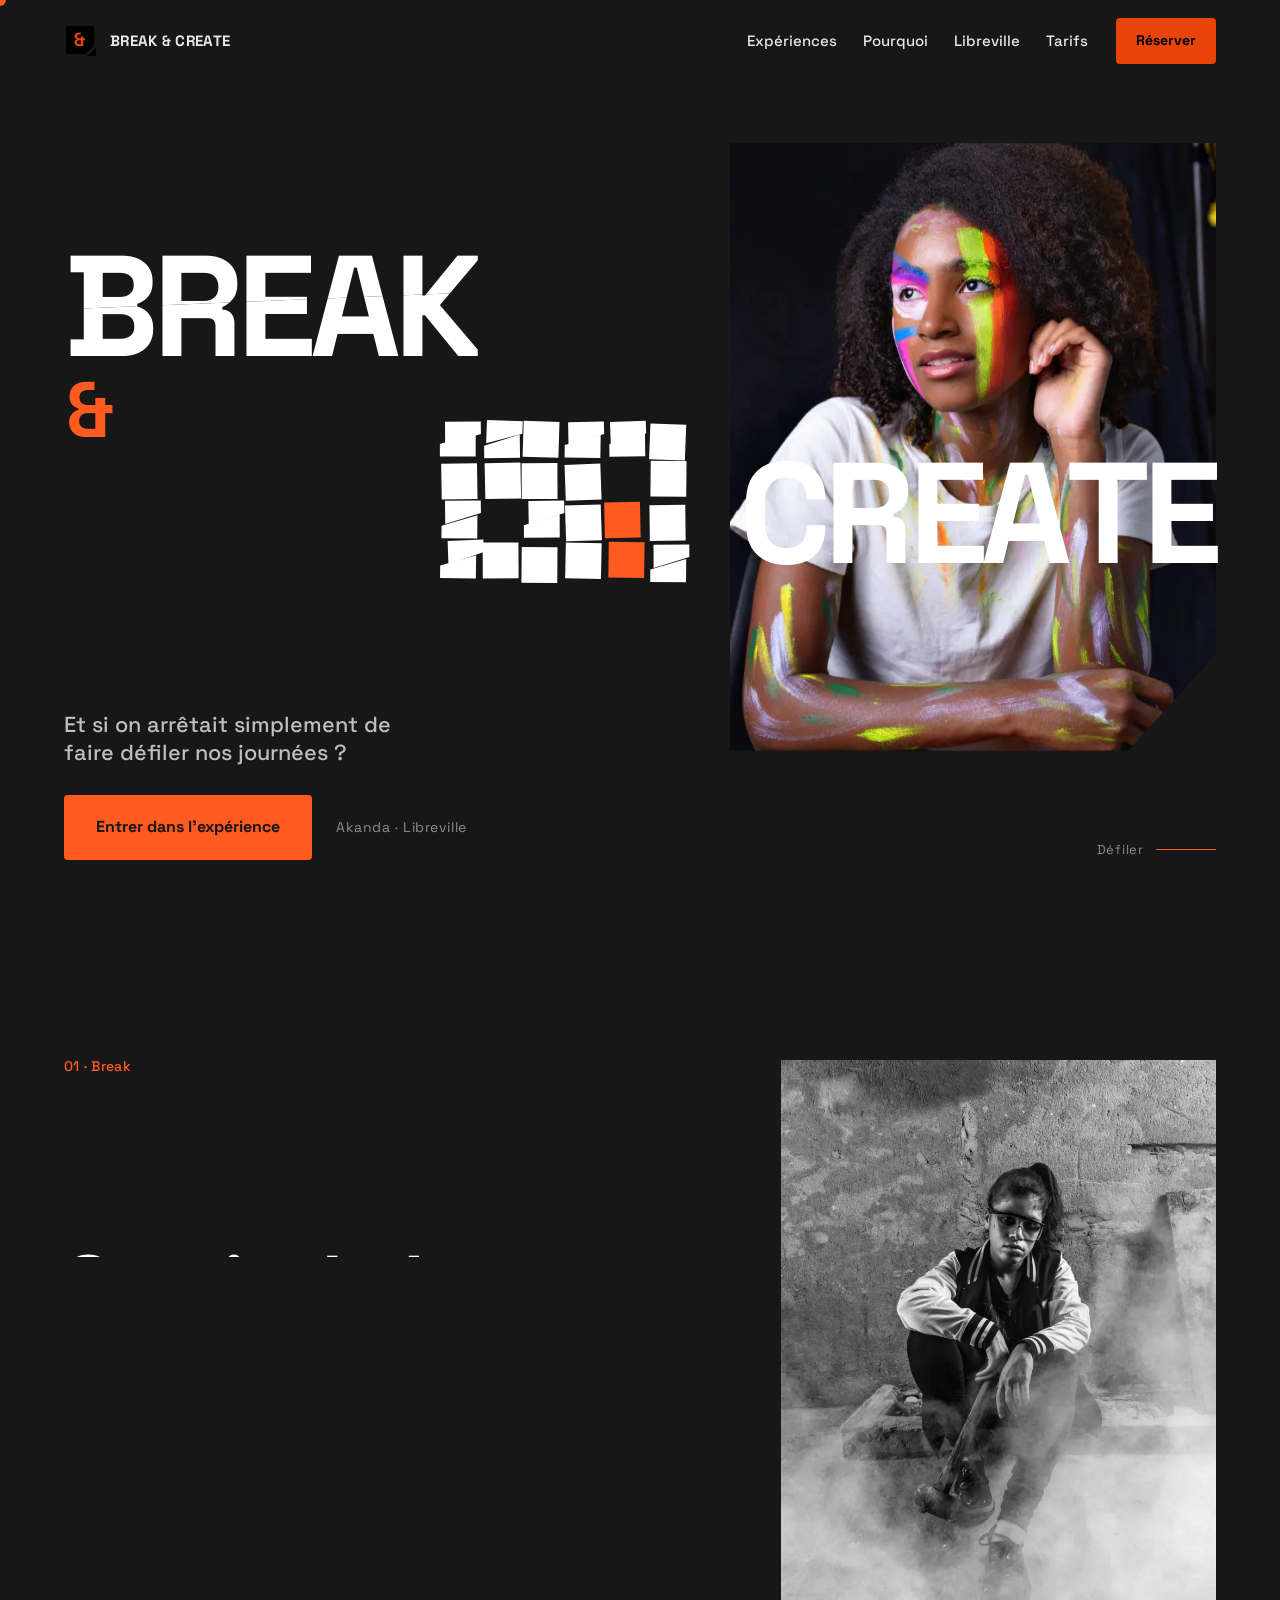
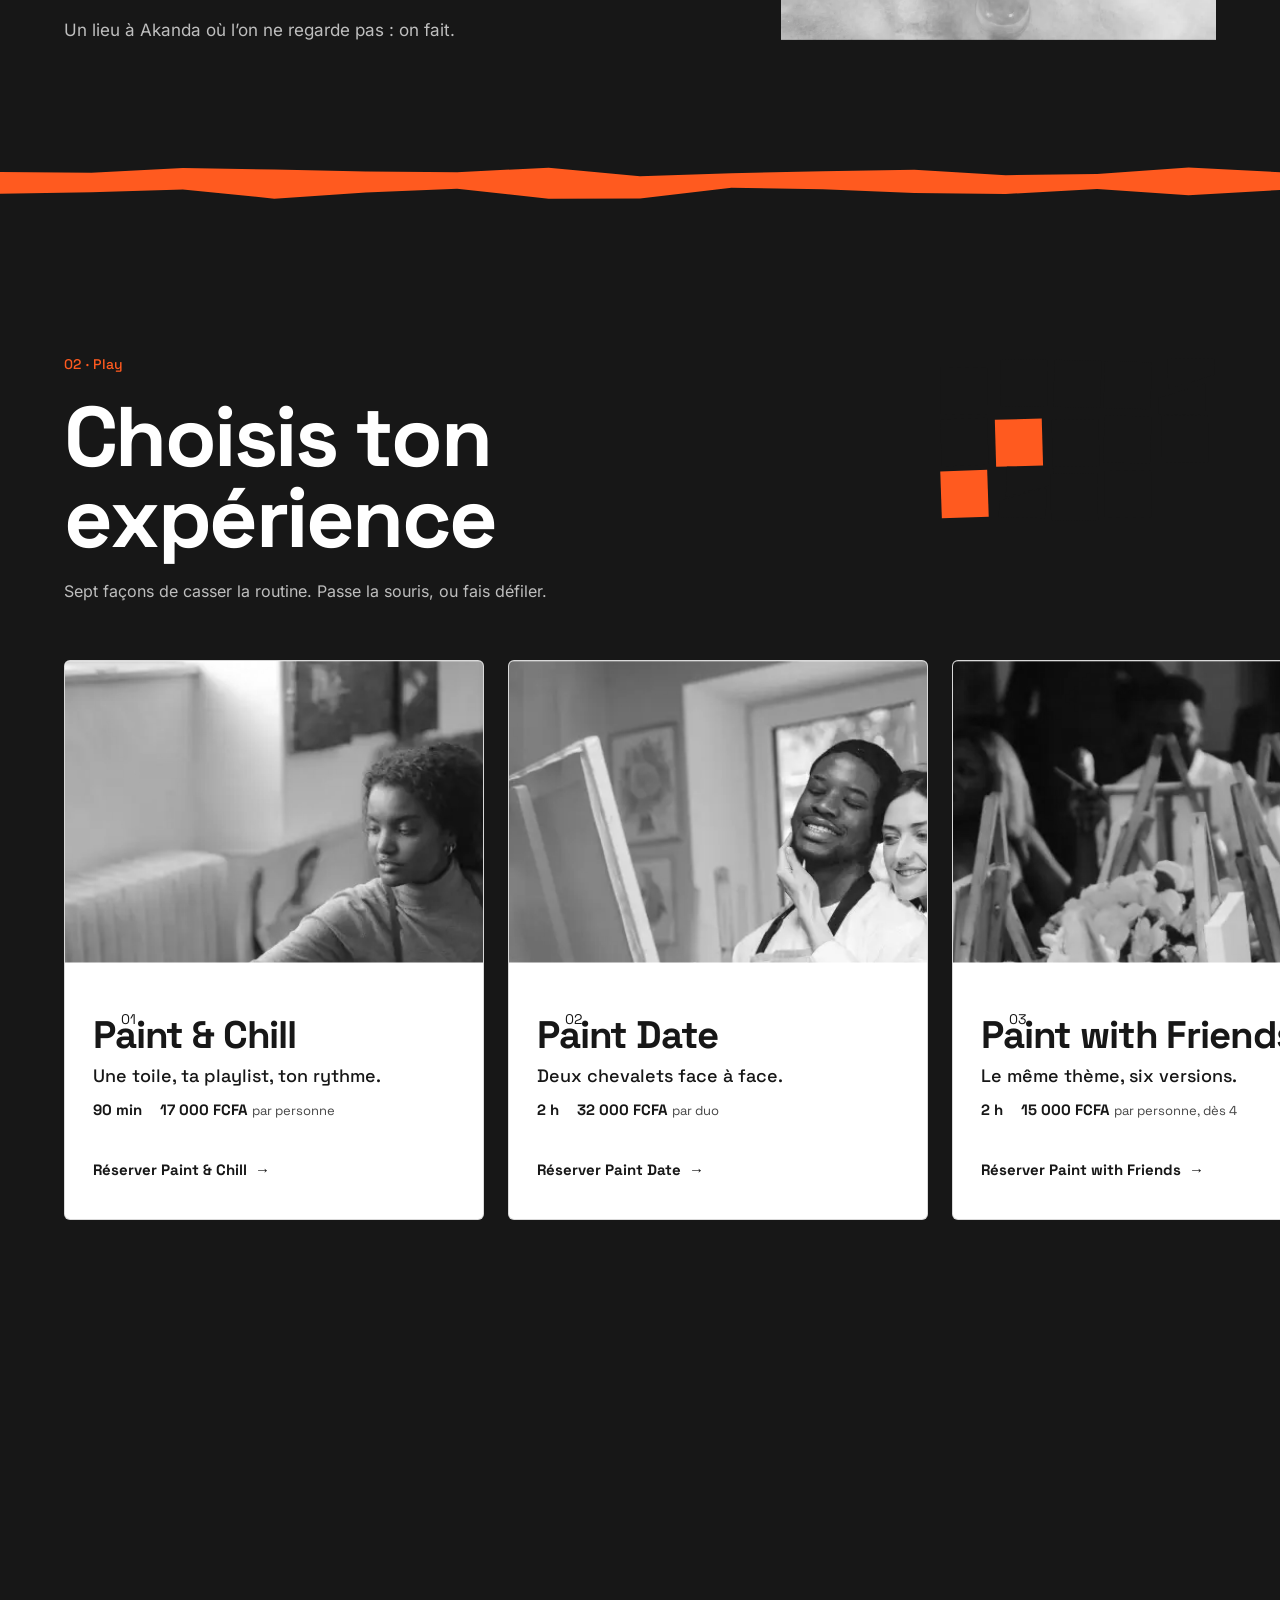
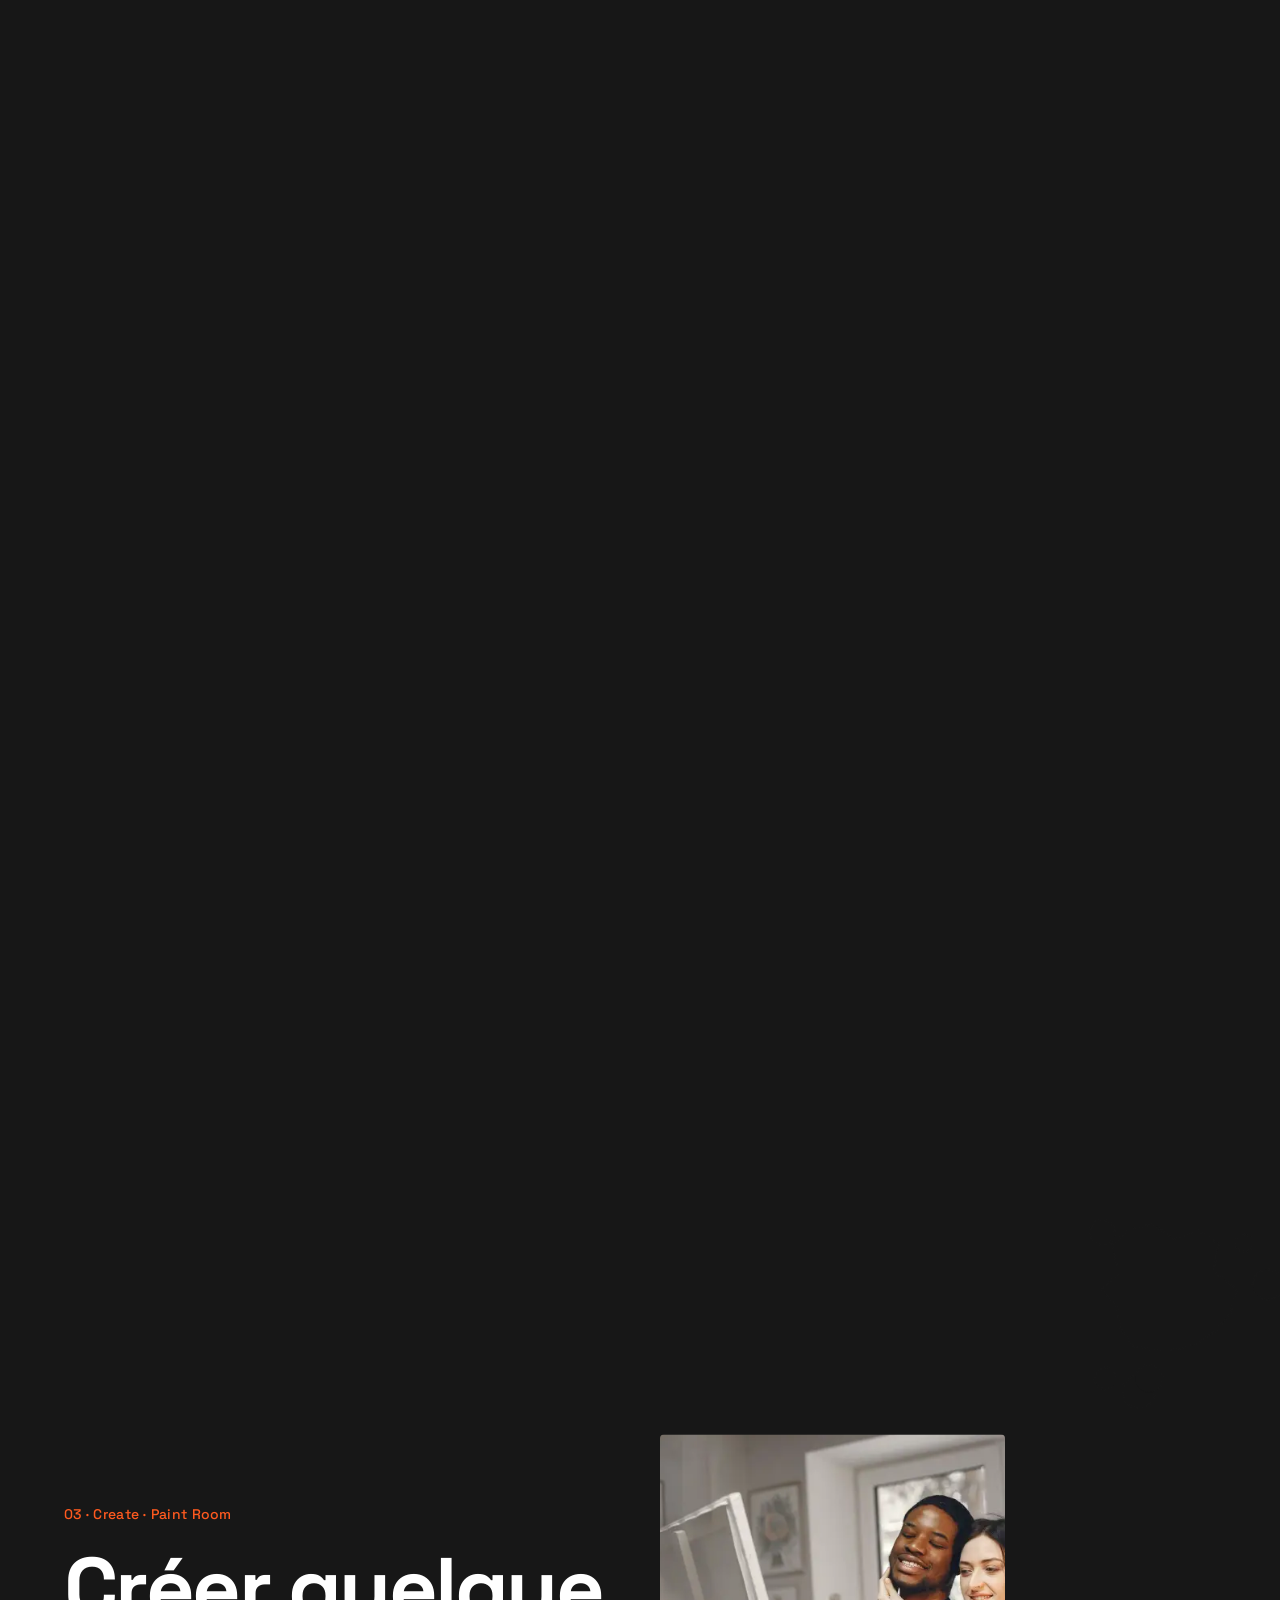
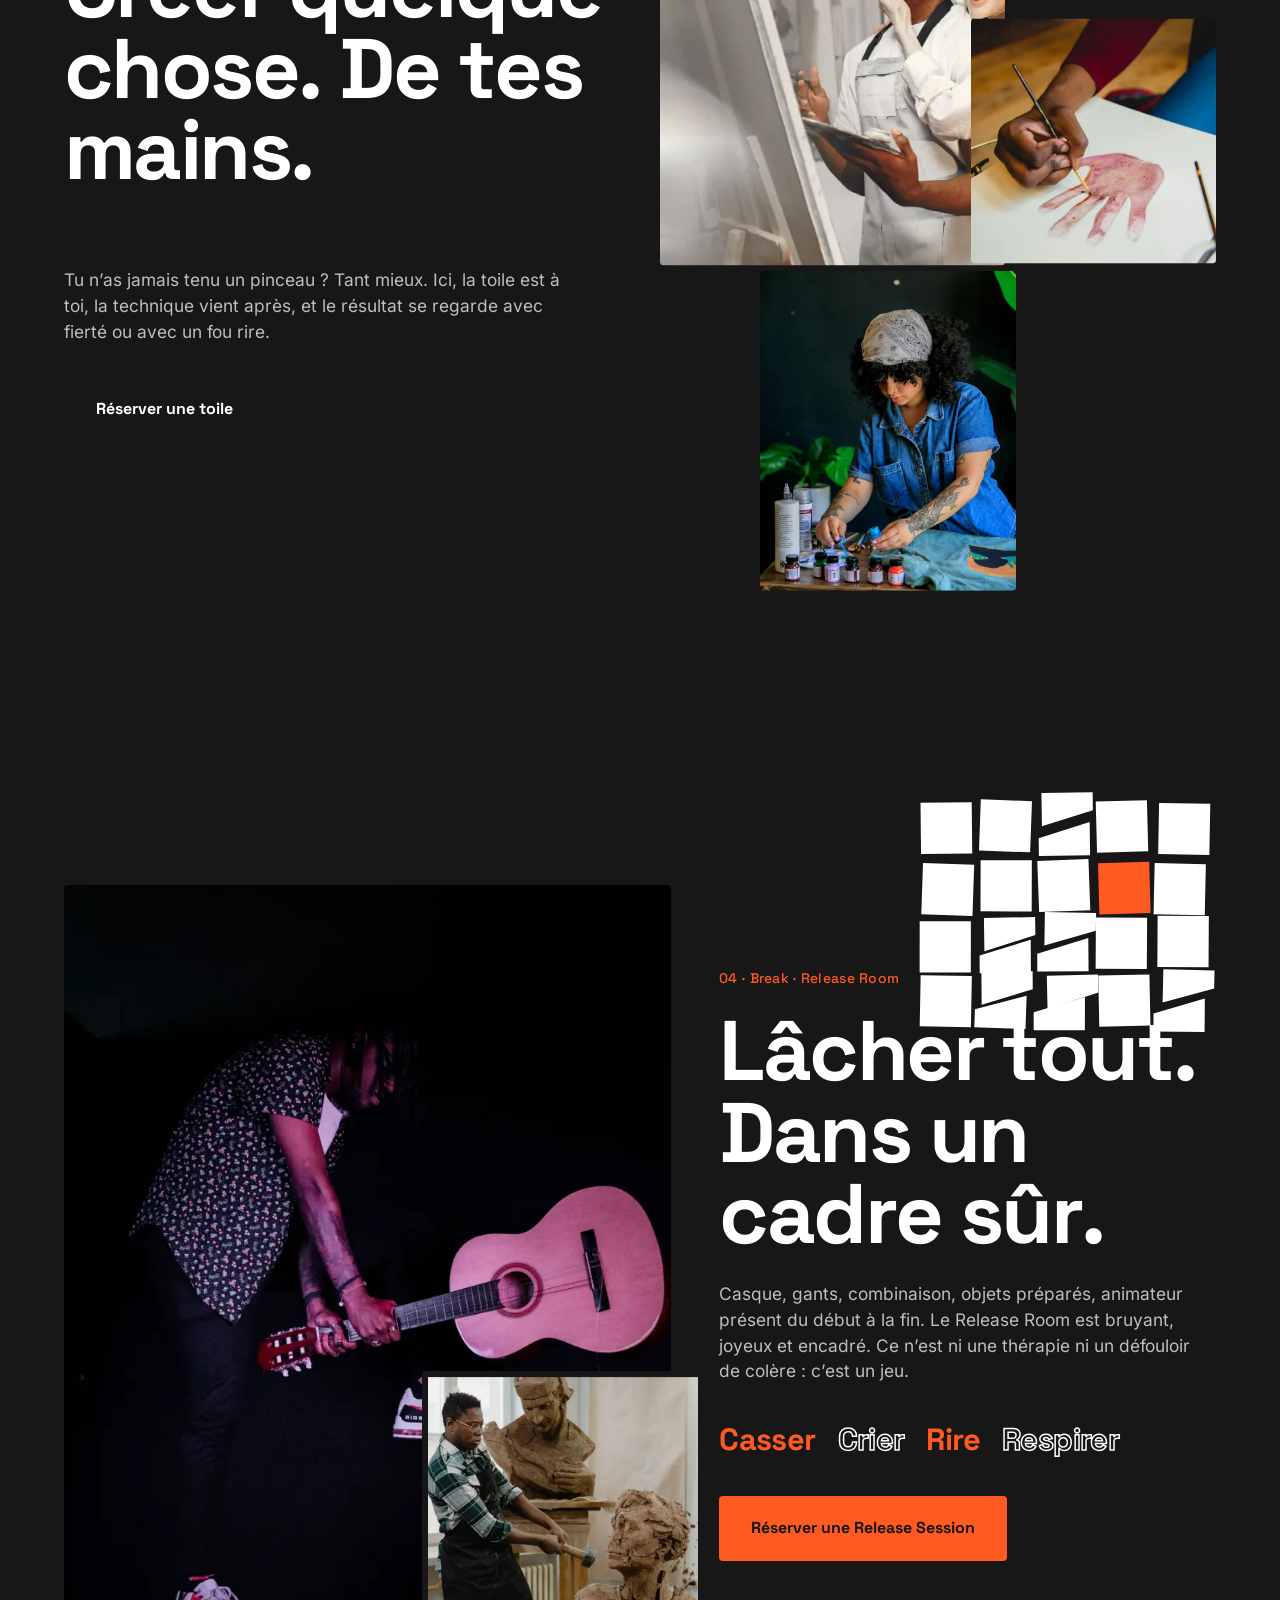
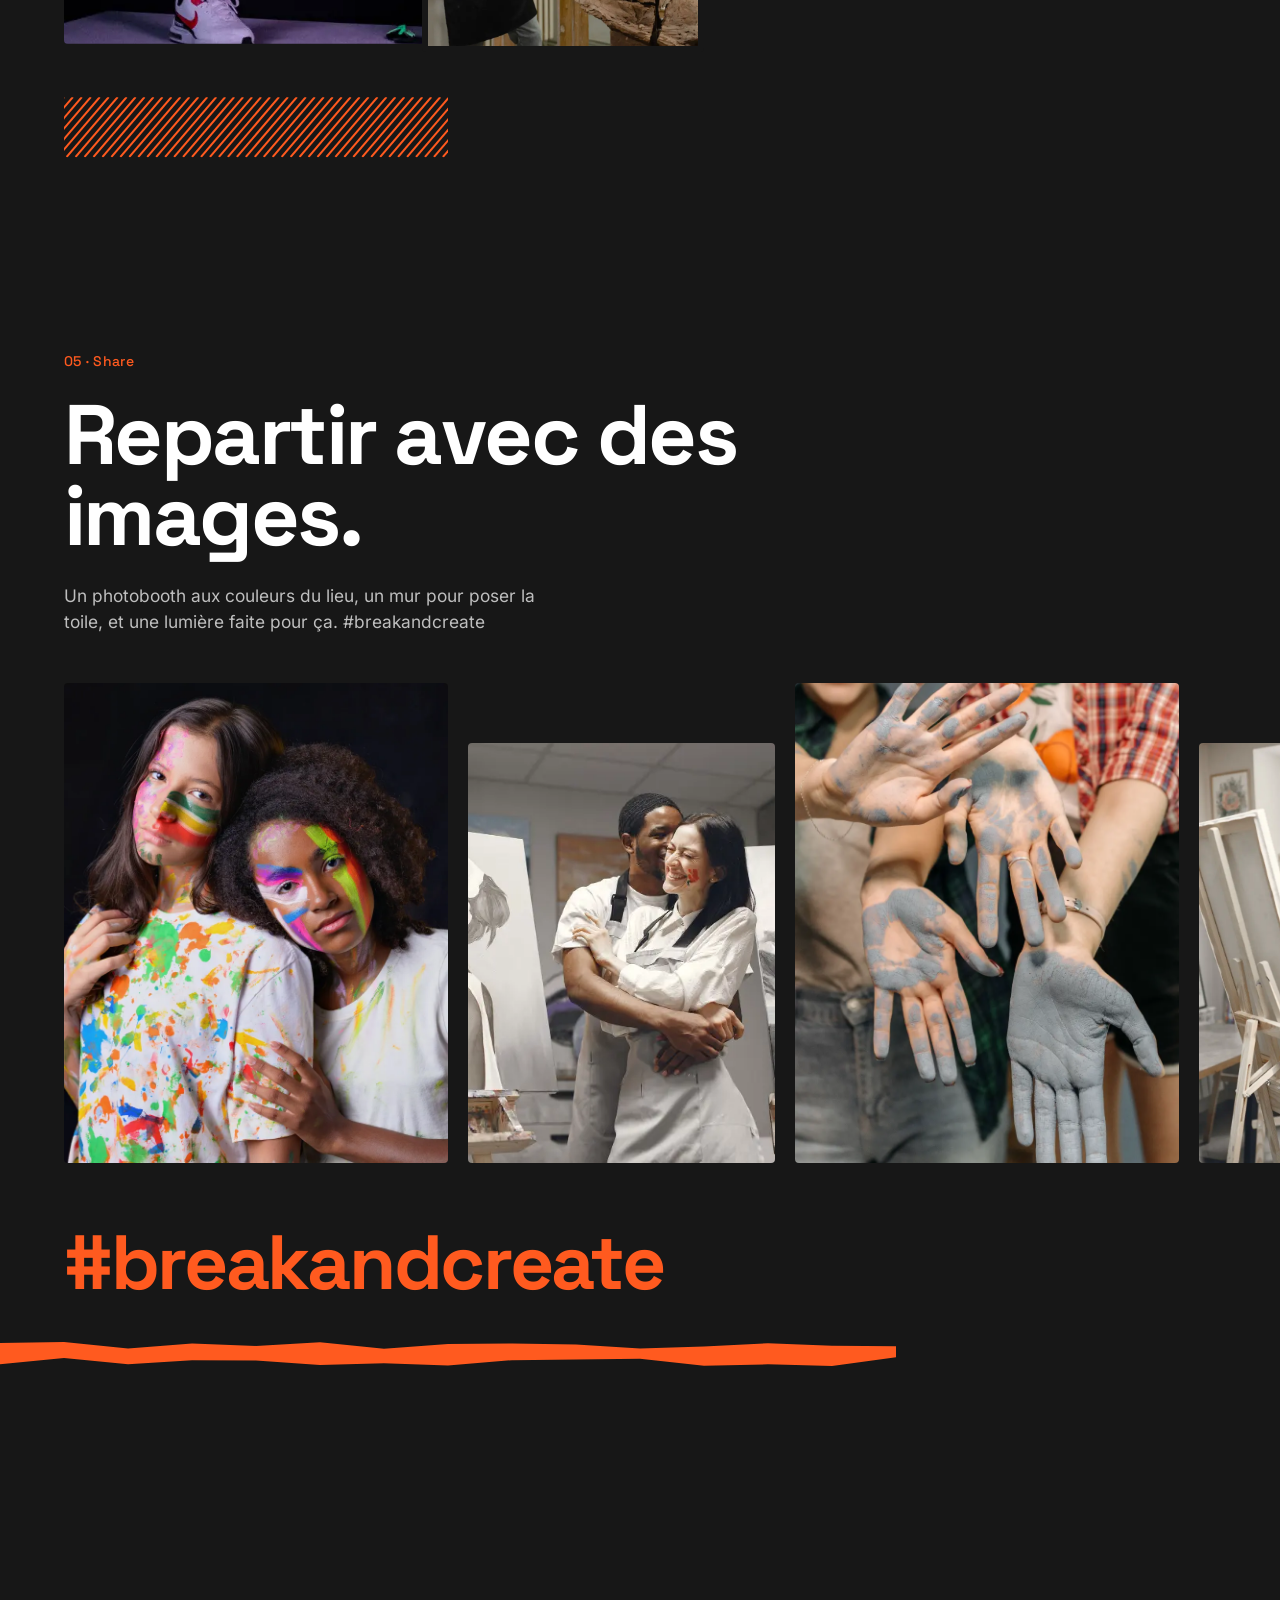
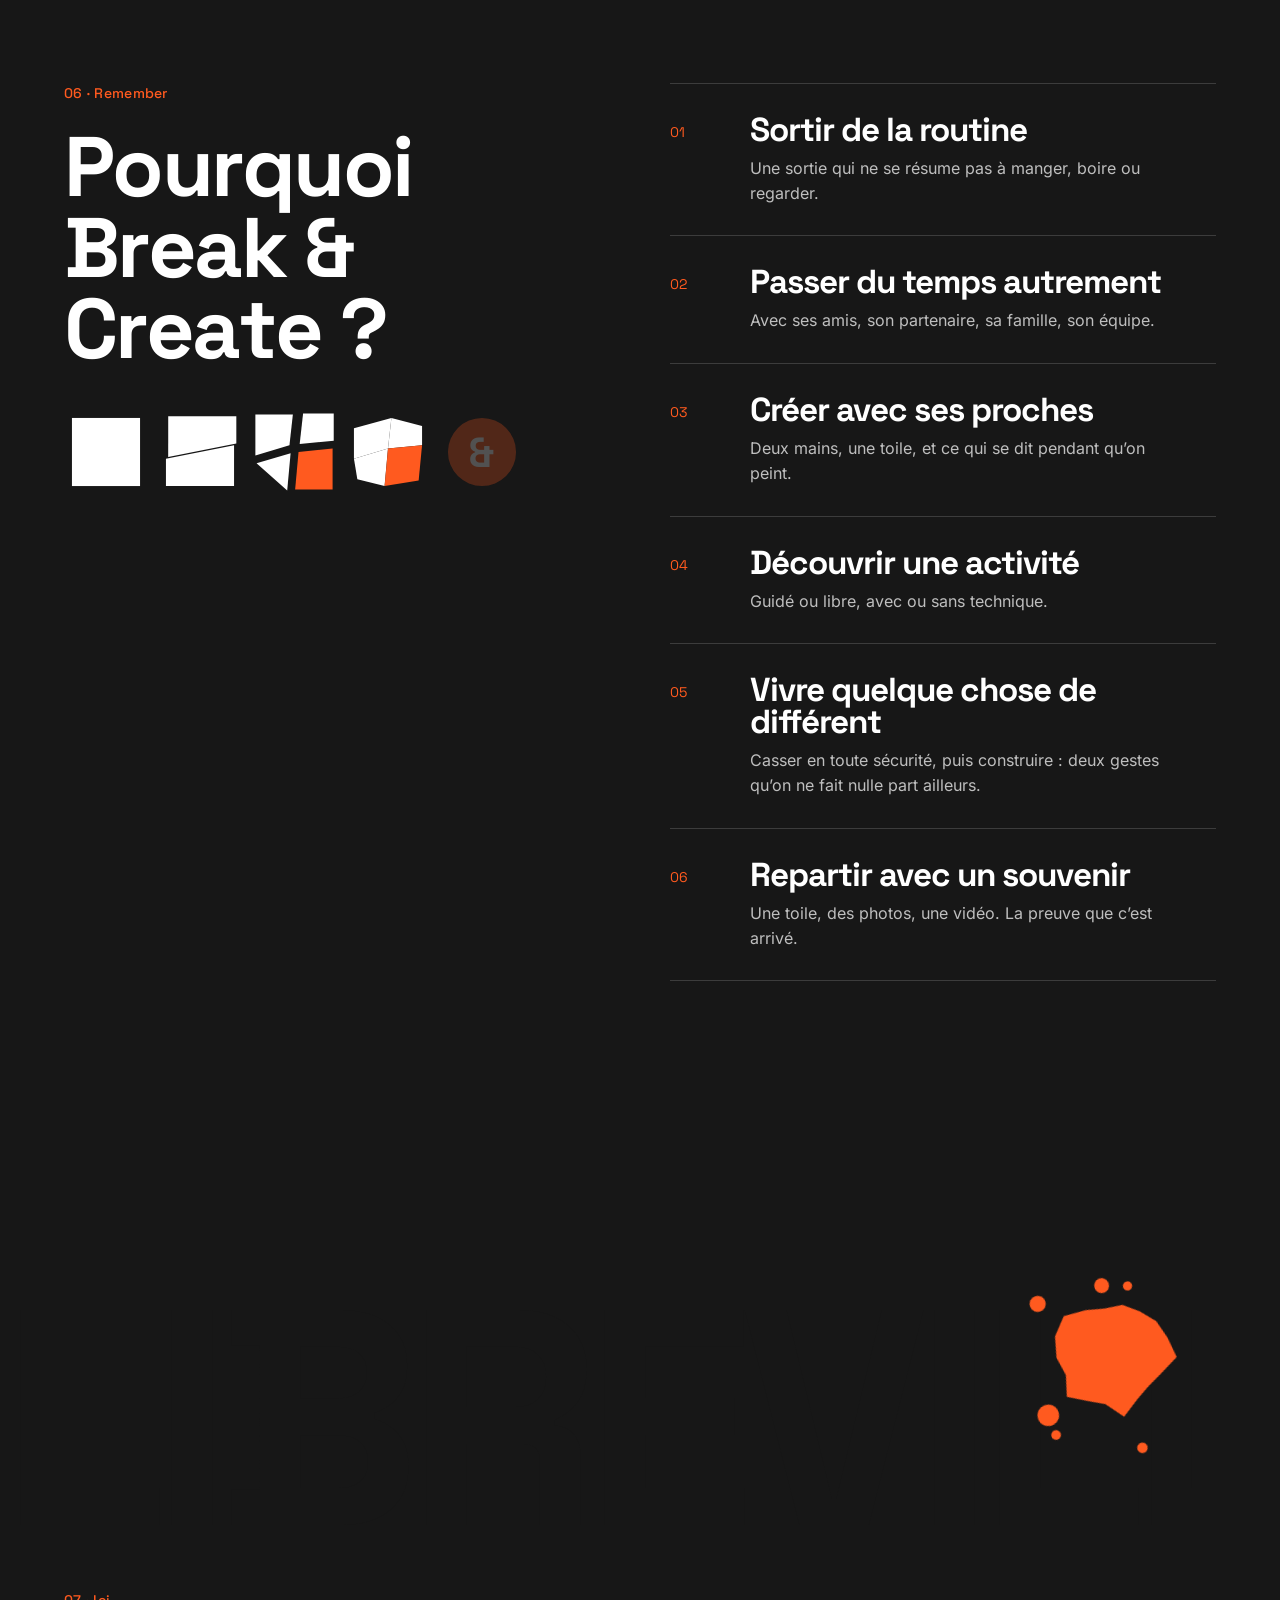
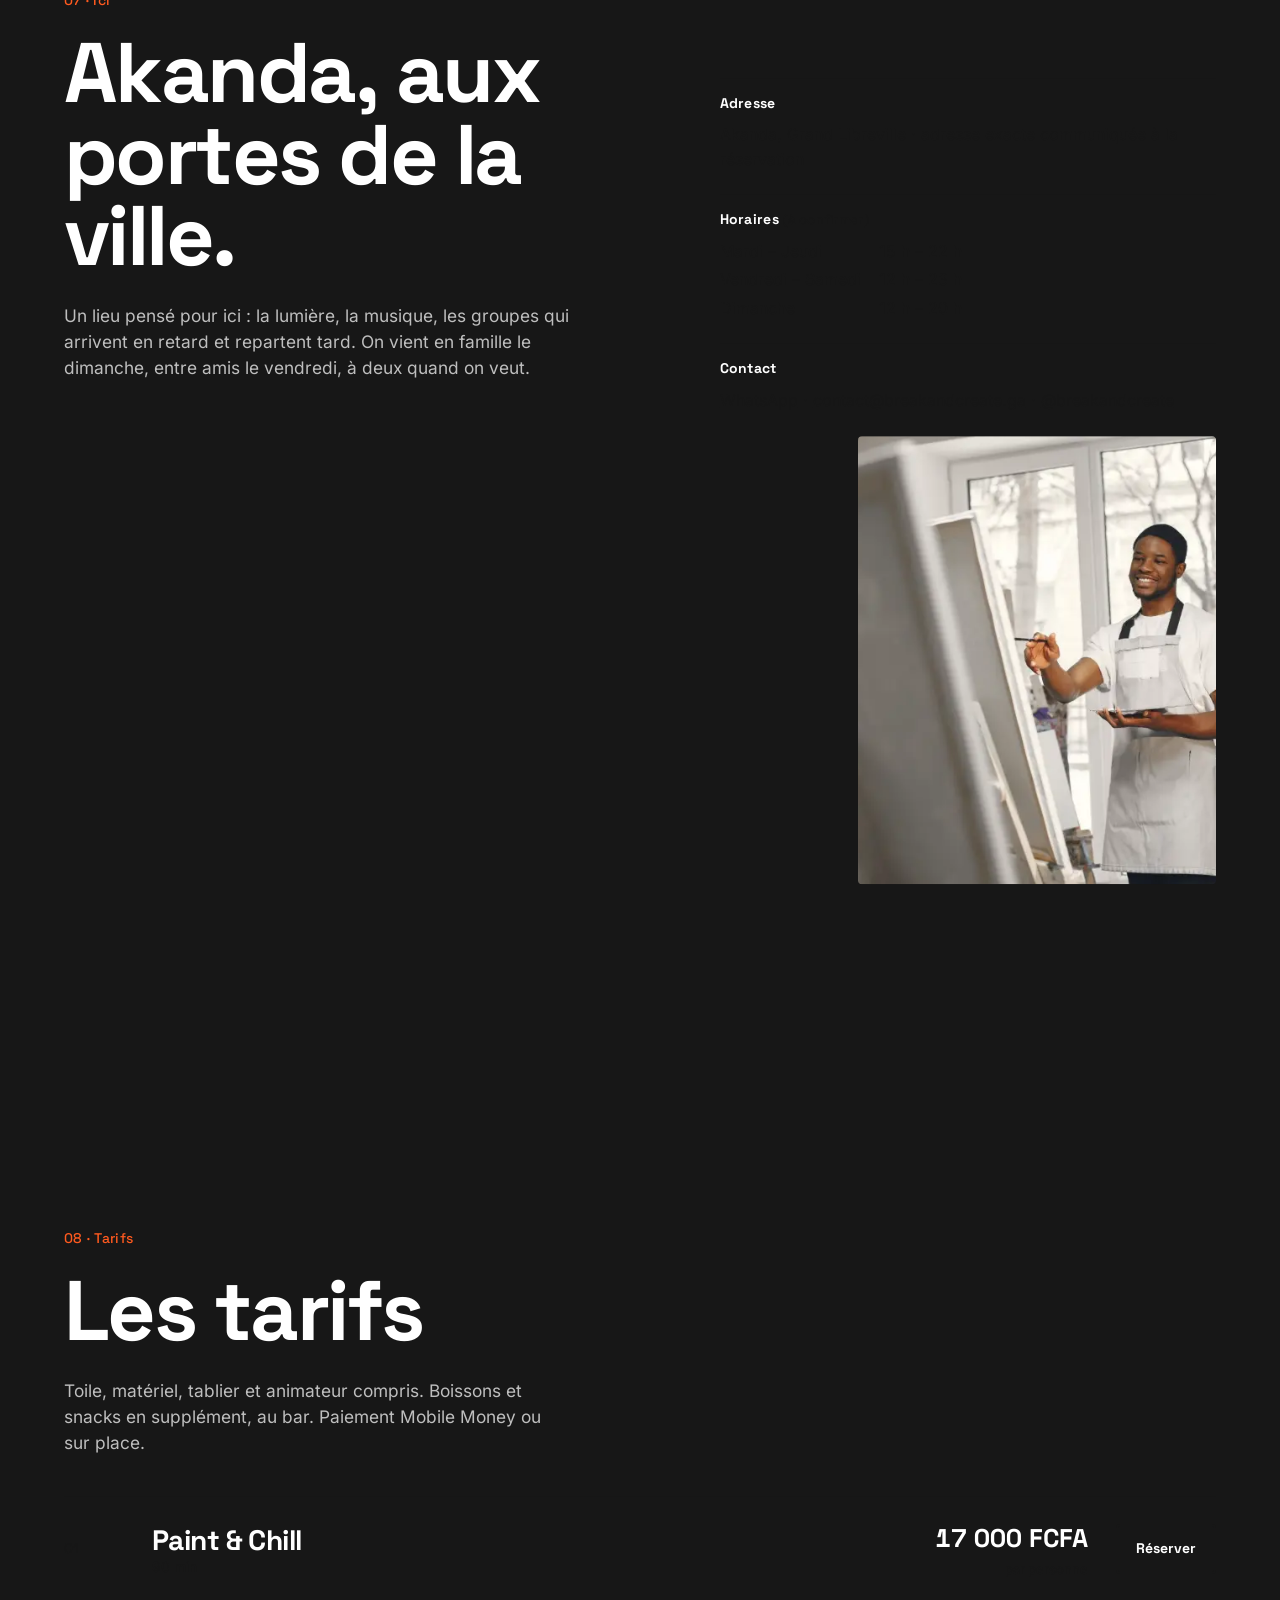
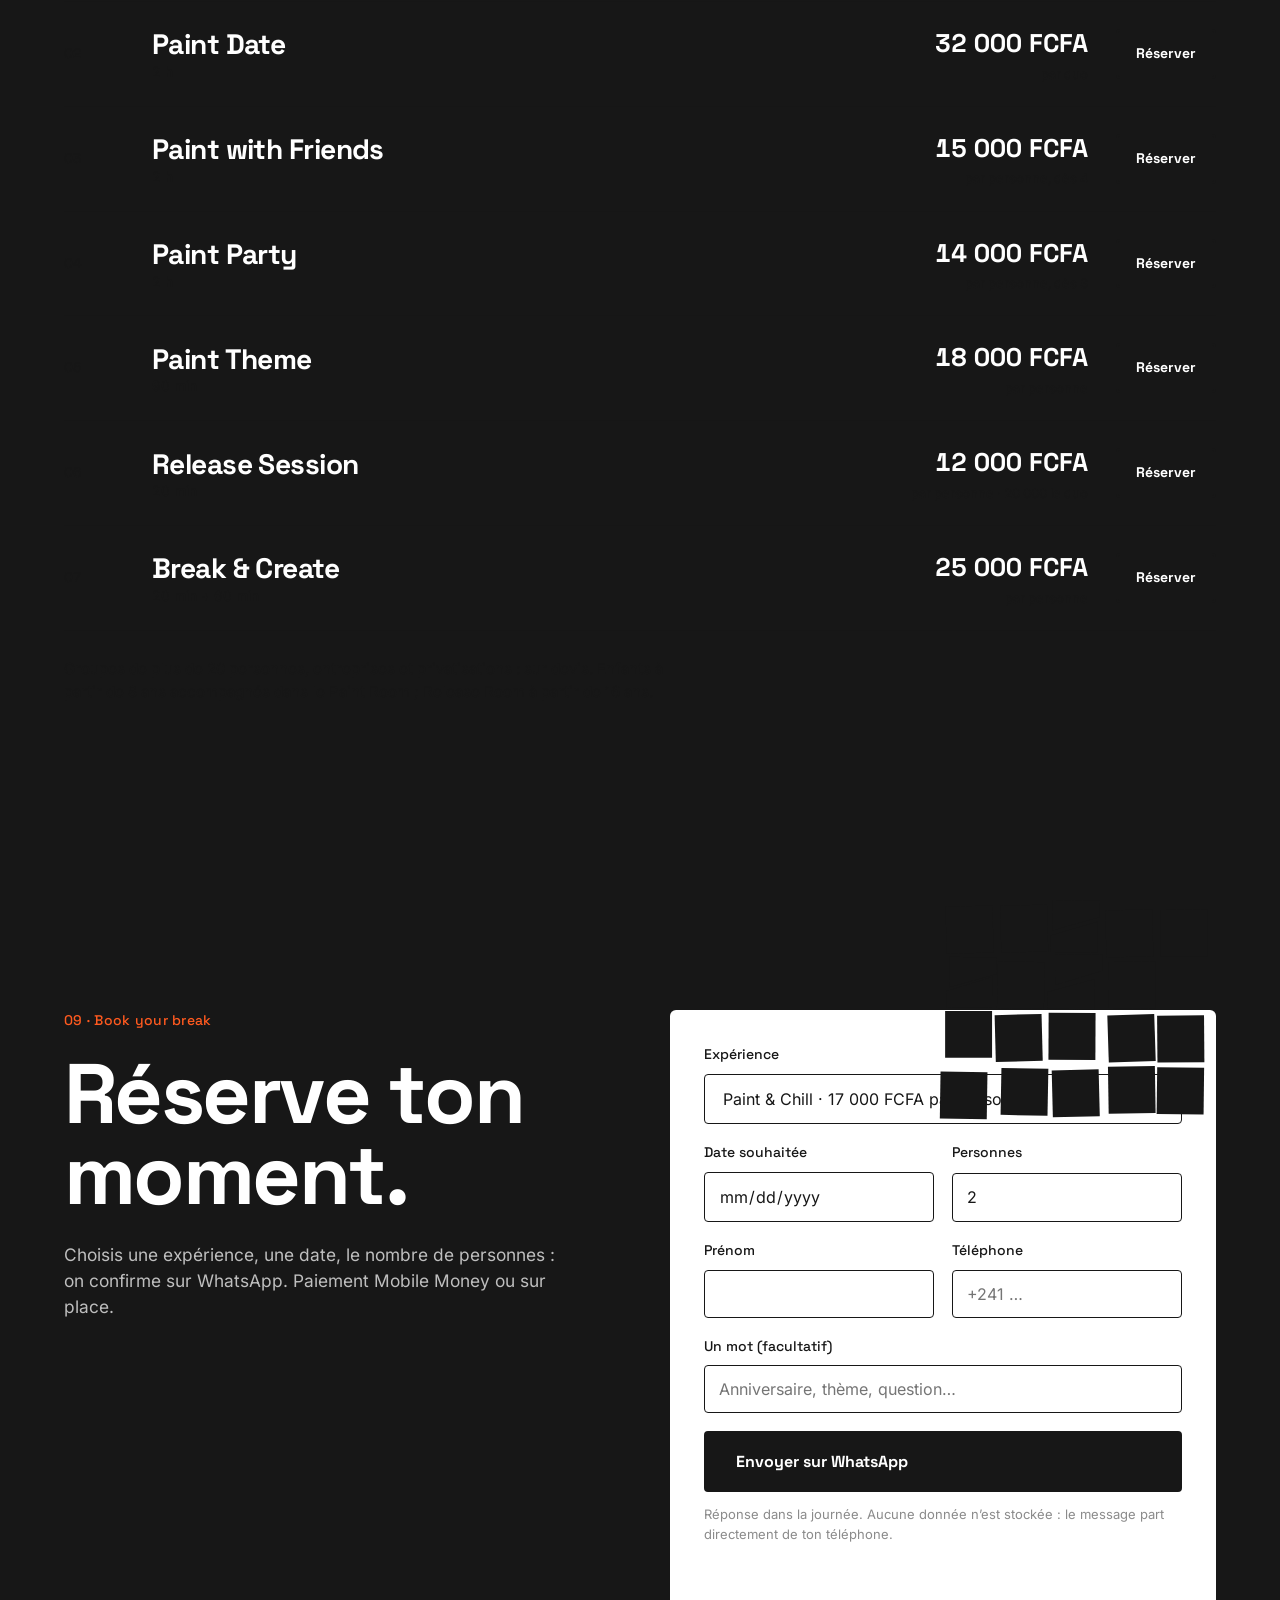
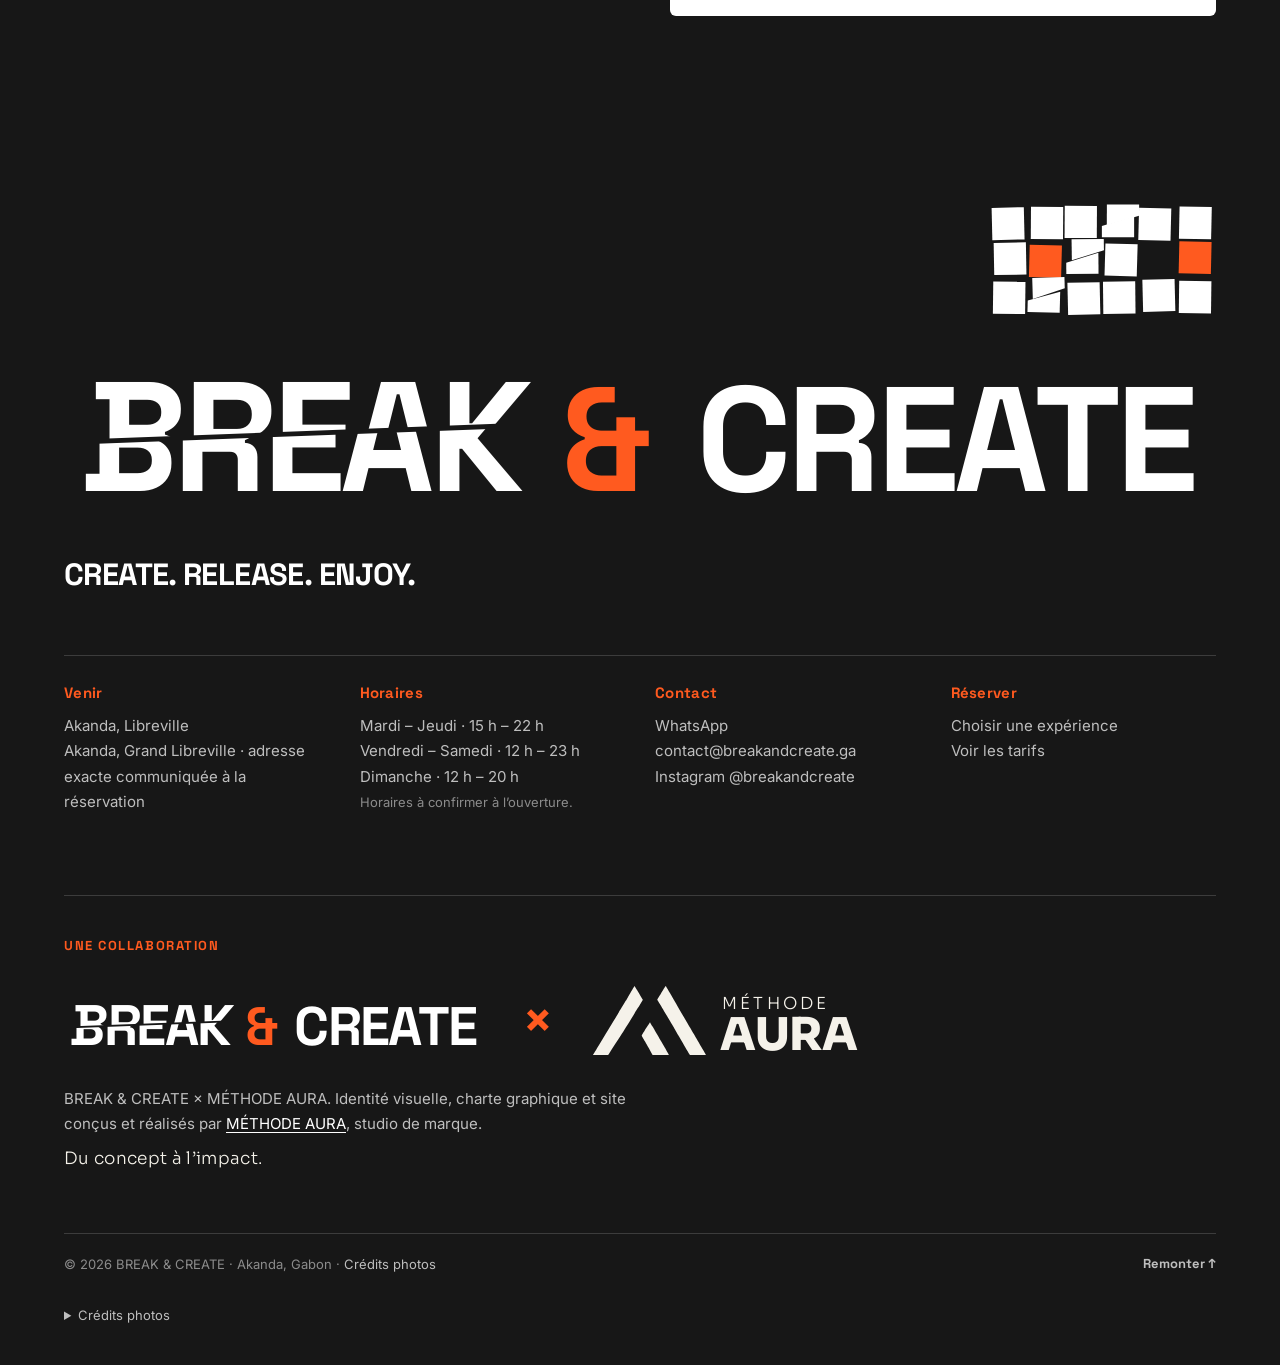
==== commit be6ed201: "Métadonnées de partage et adresse canonique sur break-and-create.onrender.com" ====
--- a/site/index.html
+++ b/site/index.html
@@ -8,7 +8,9 @@
 <meta name="theme-color" content="#171717">
 <meta property="og:title" content="BREAK &amp; CREATE — Break the routine. Create the moment.">
 <meta property="og:description" content="Destination d’expériences créatives et immersives à Libreville : Paint Room et Release Room.">
-<meta property="og:image" content="assets/img/hero-visage-1600.webp">
+<meta property="og:image" content="https://break-and-create.onrender.com/assets/img/hero-visage-1600.webp">
+<meta property="og:url" content="https://break-and-create.onrender.com/">
+<link rel="canonical" href="https://break-and-create.onrender.com/">
 <meta property="og:locale" content="fr_GA">
 <link rel="preload" as="image" imagesrcset="assets/img/hero-visage-800.webp 800w, assets/img/hero-visage-1600.webp 1600w" imagesizes="(max-width: 760px) 100vw, 50vw">
 <link rel="stylesheet" href="assets/css/site.css">
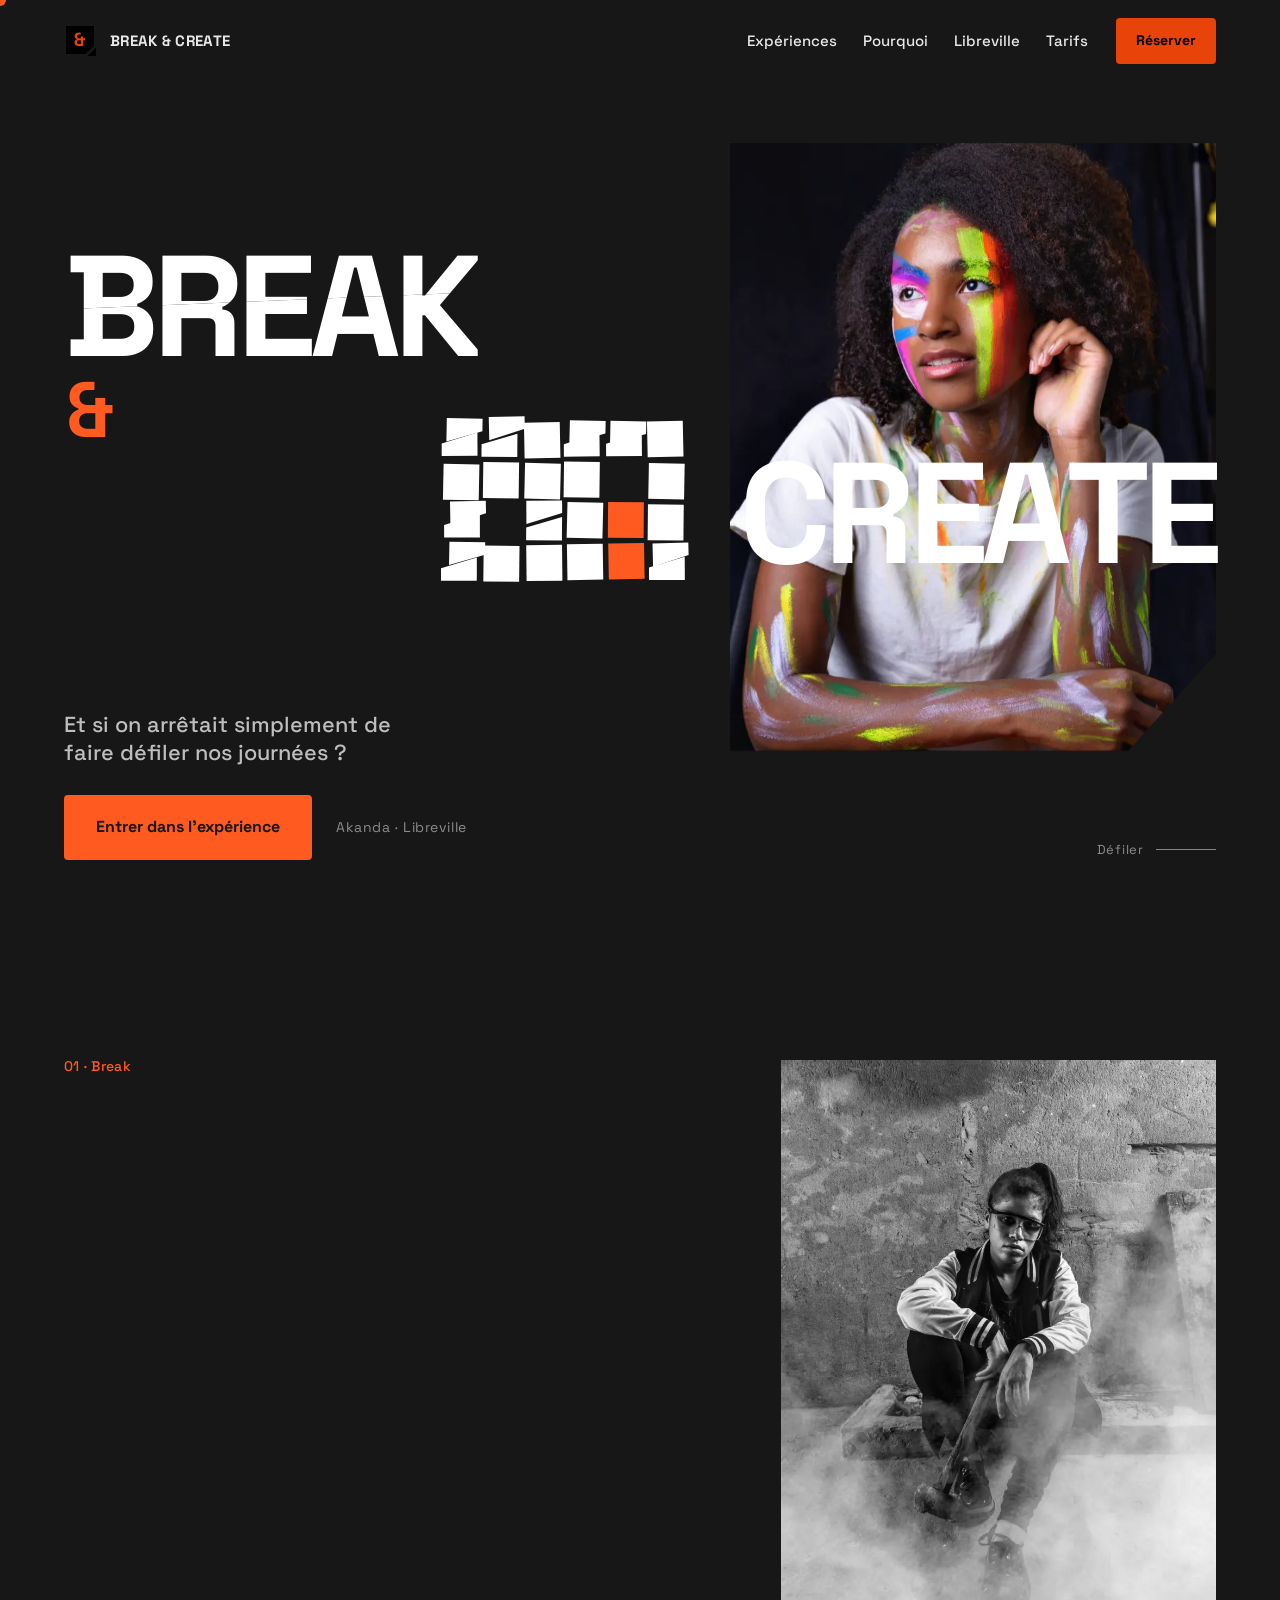
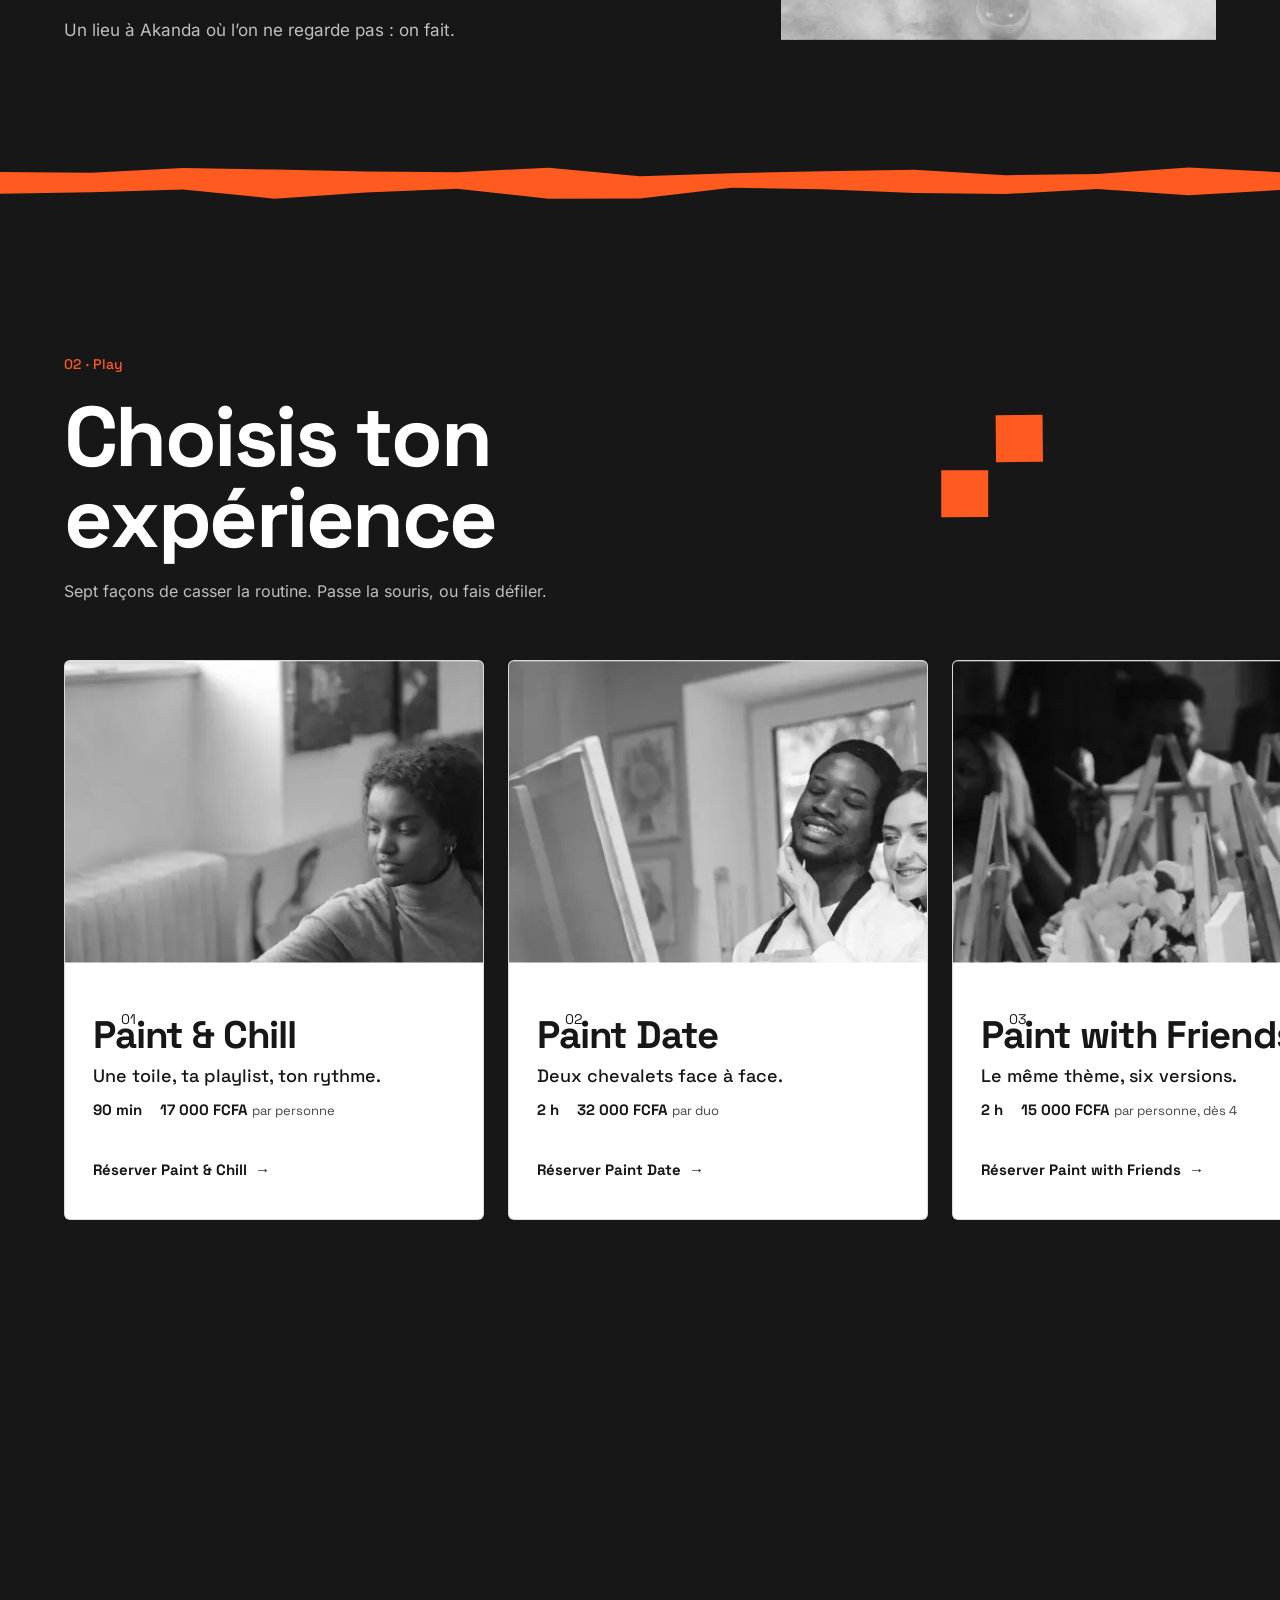
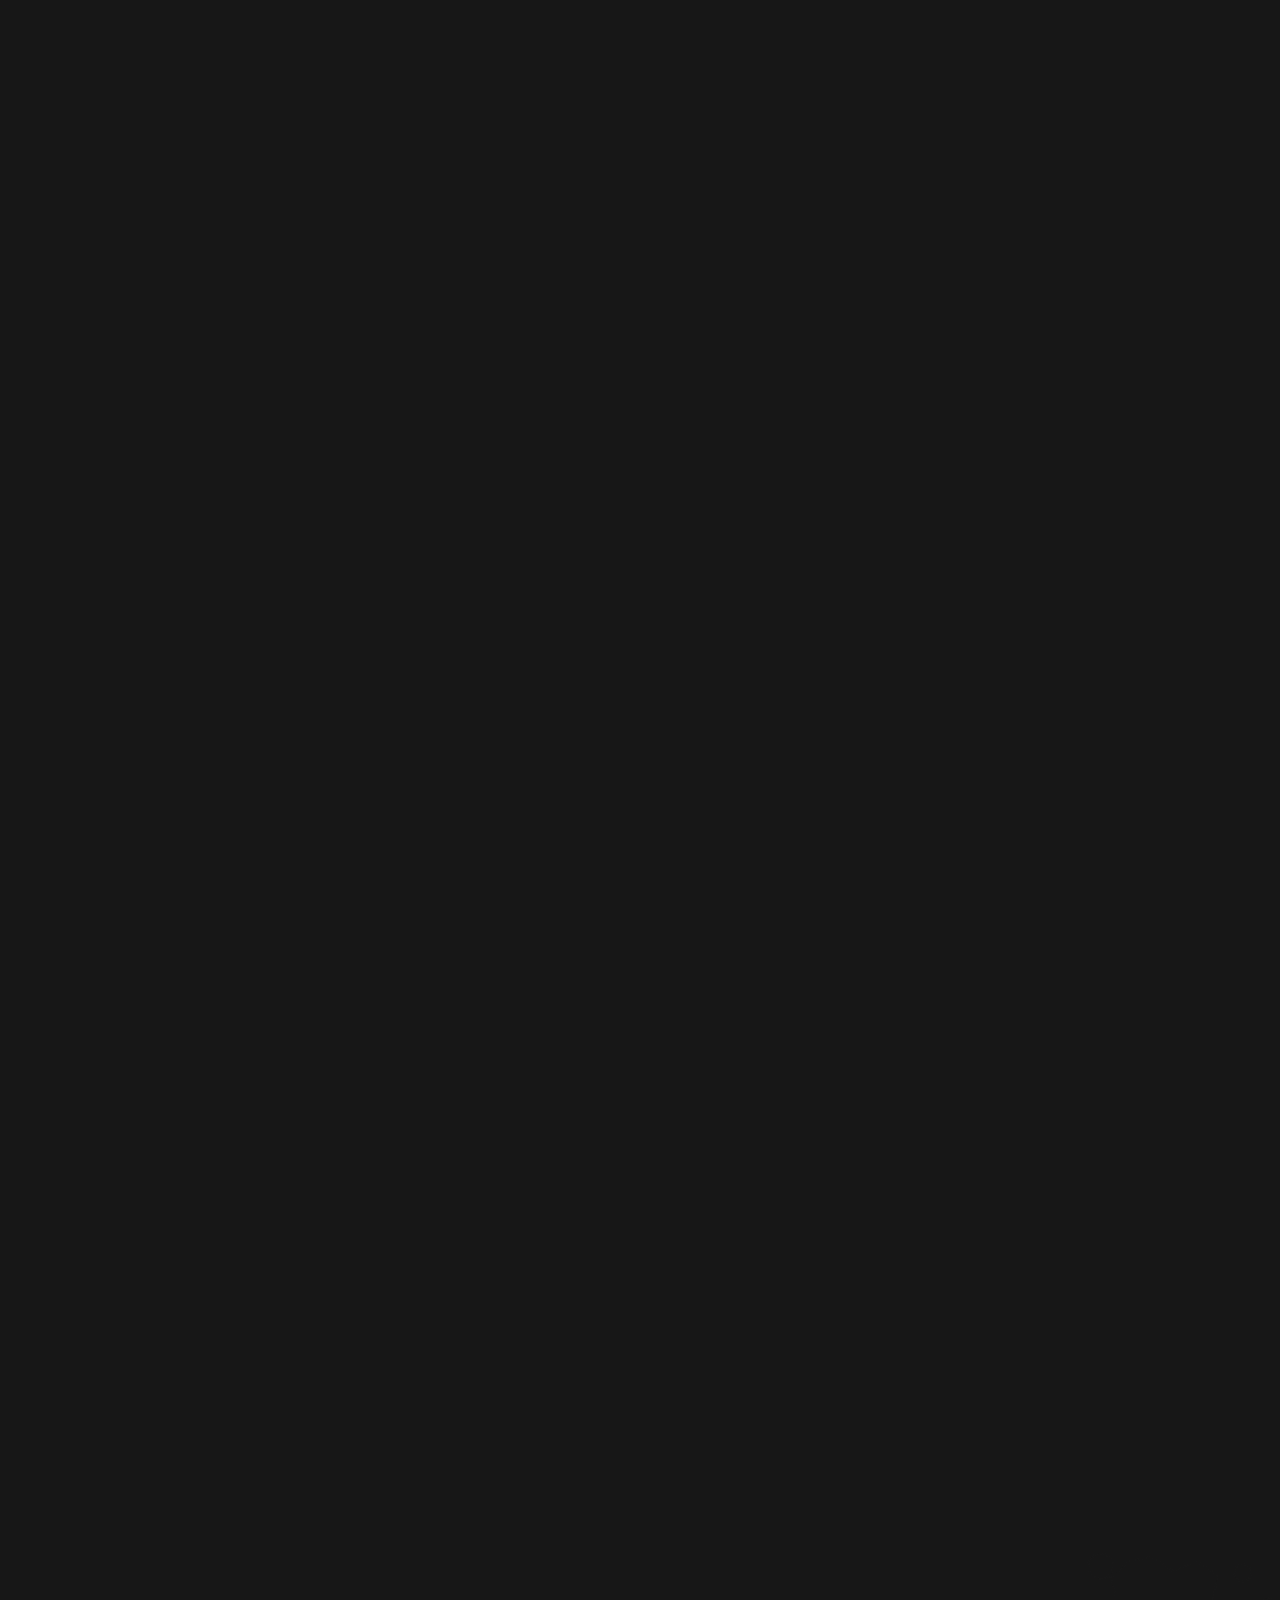
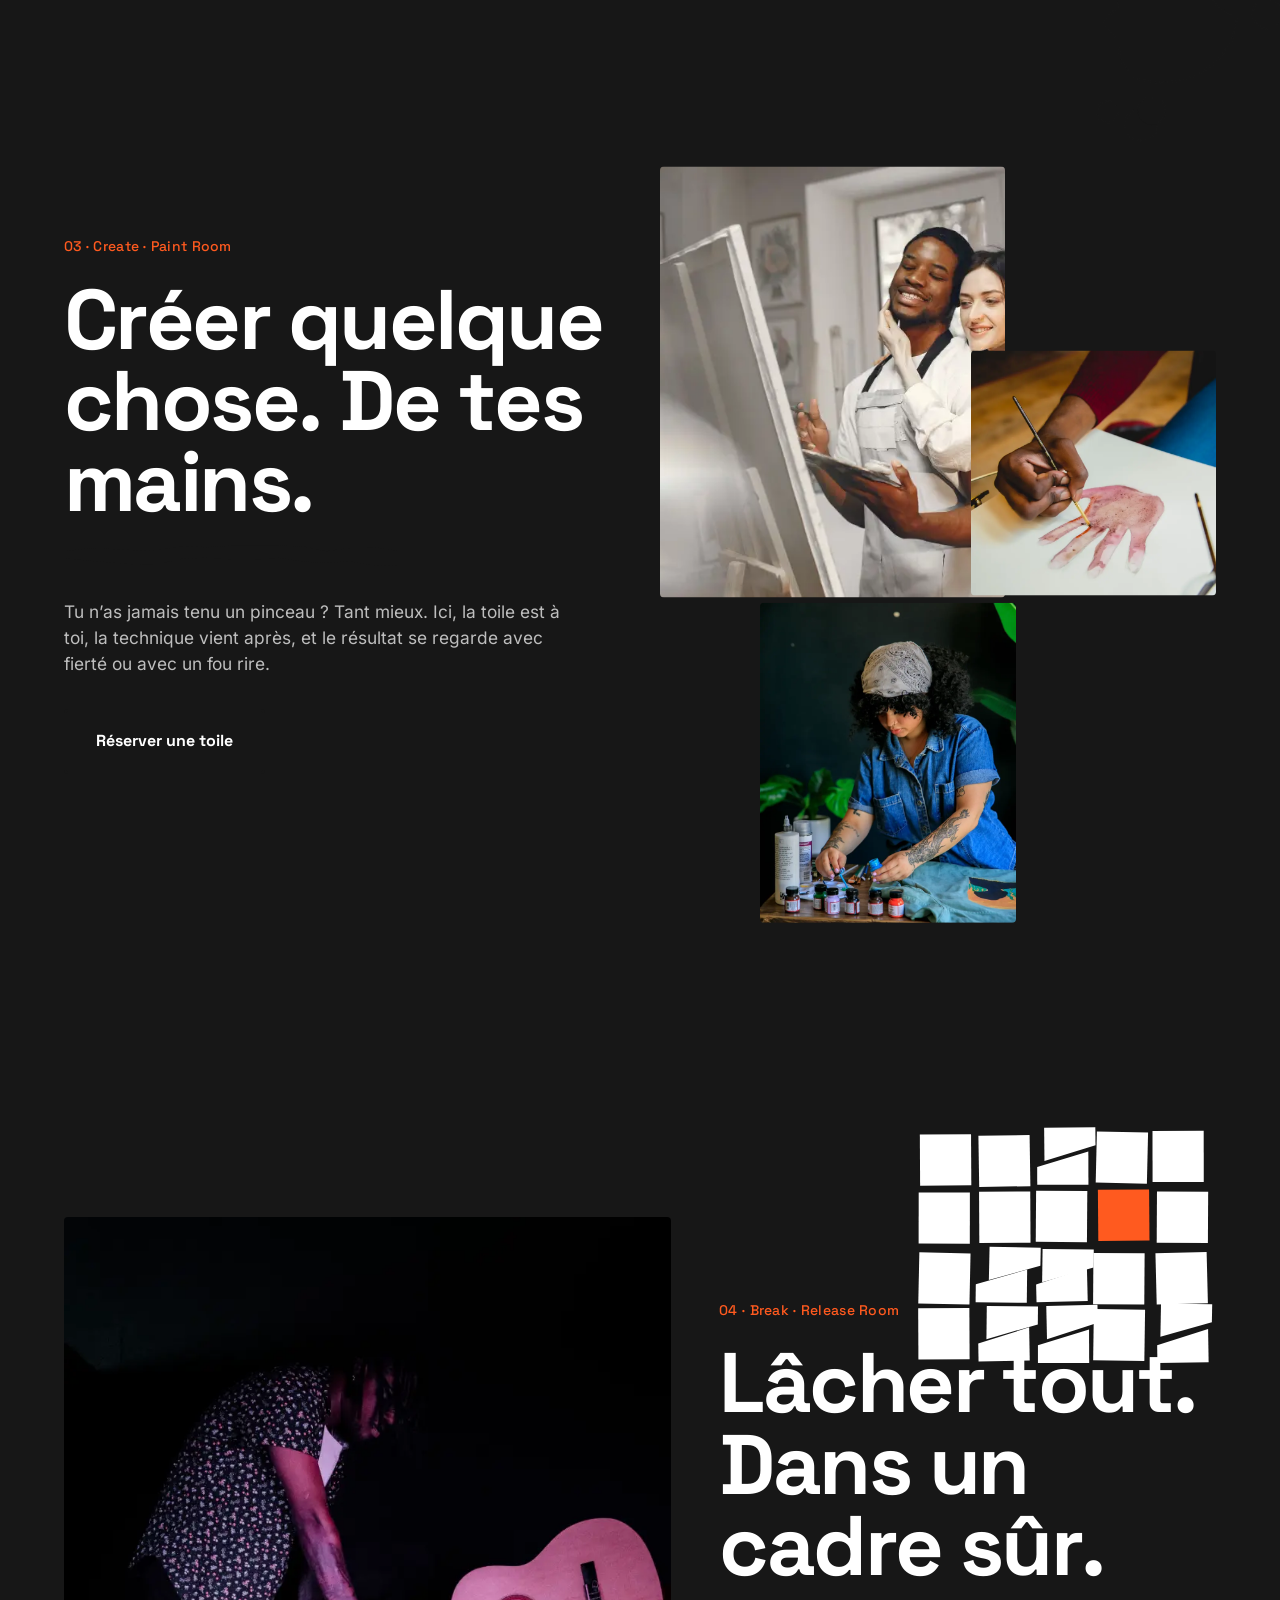
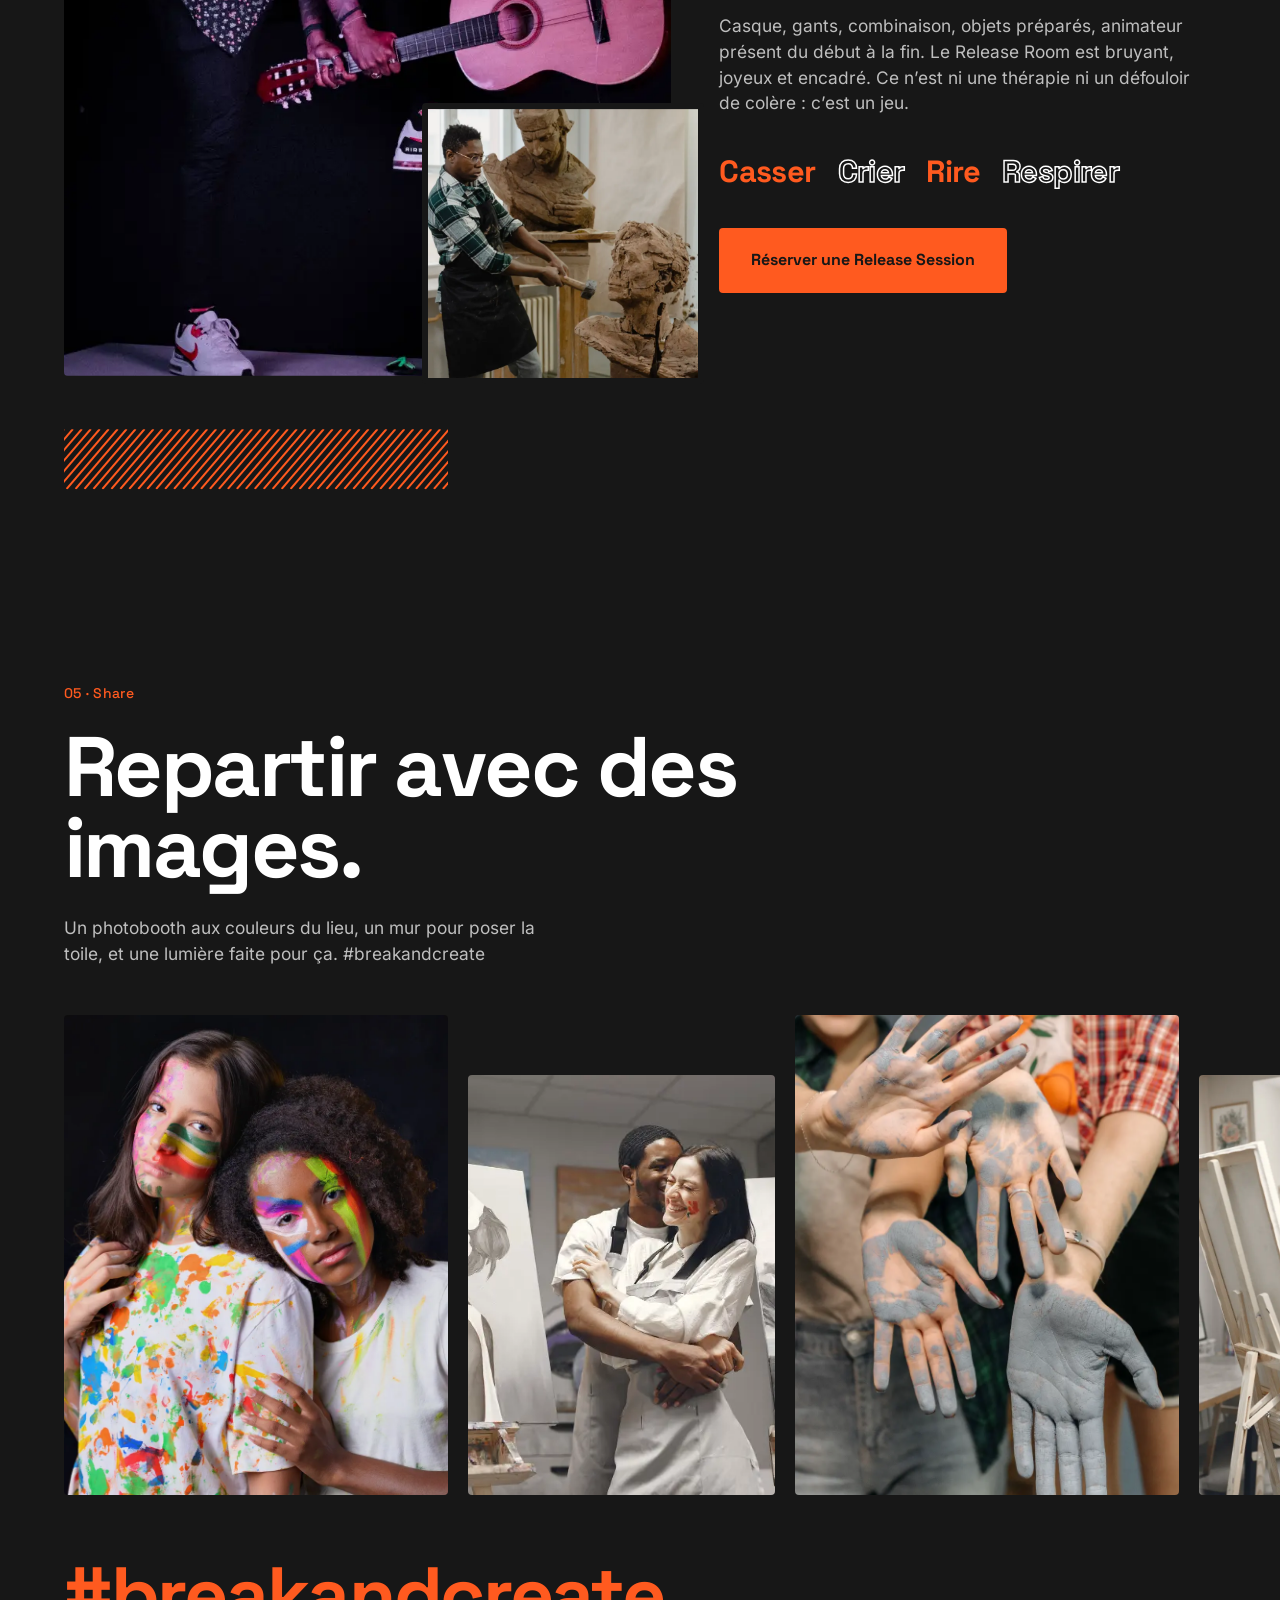
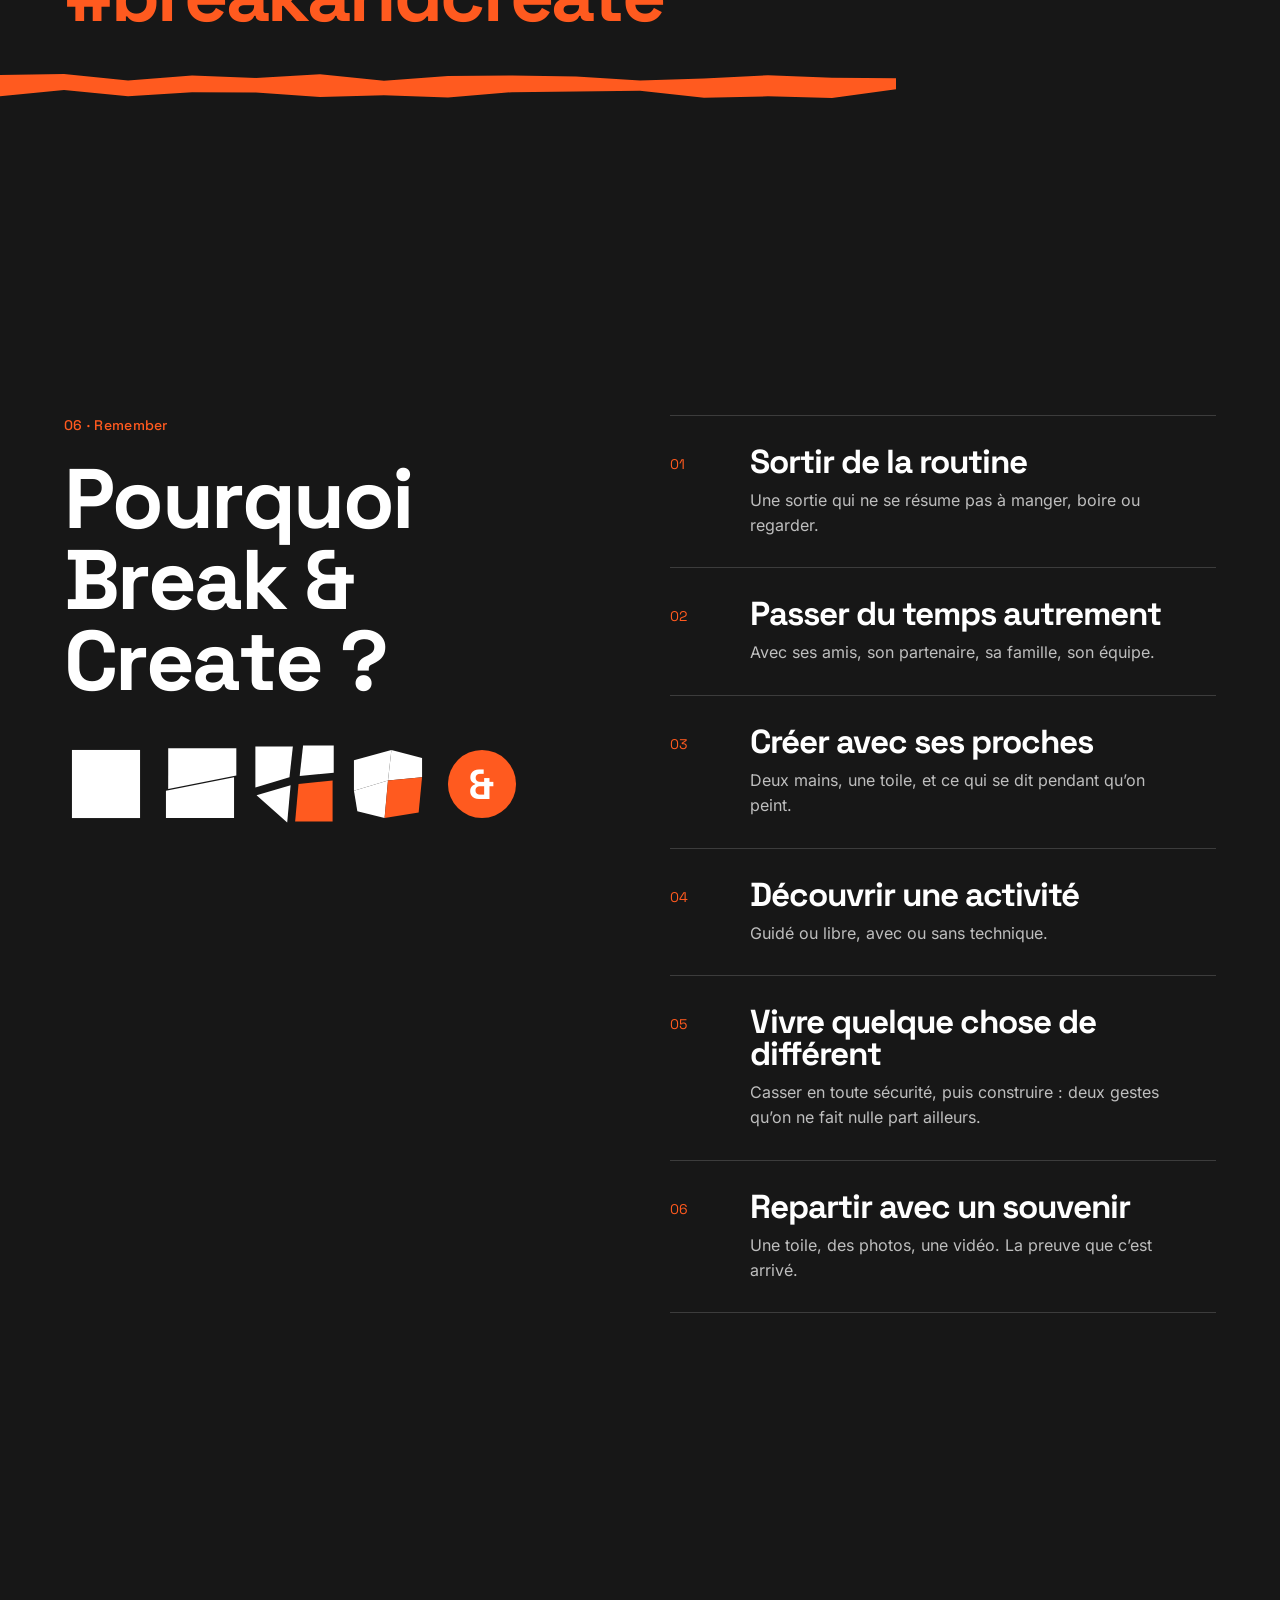
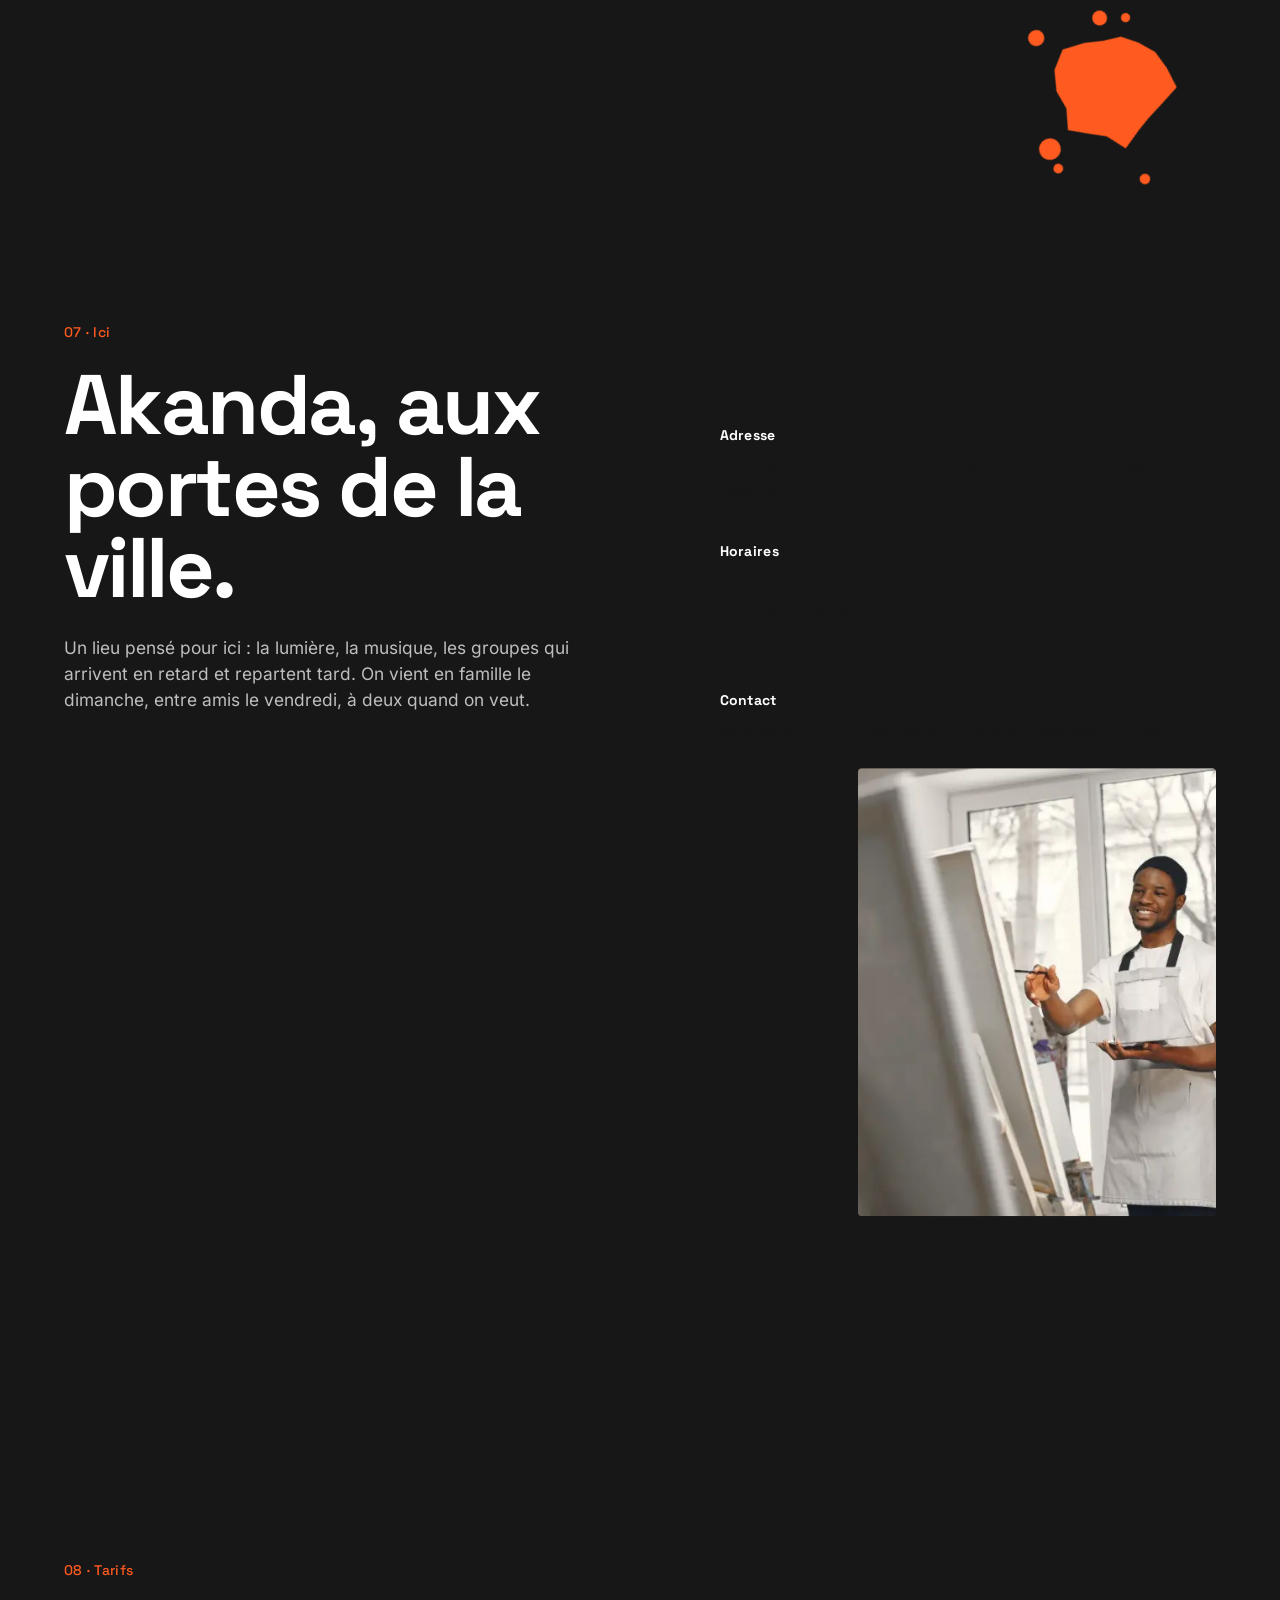
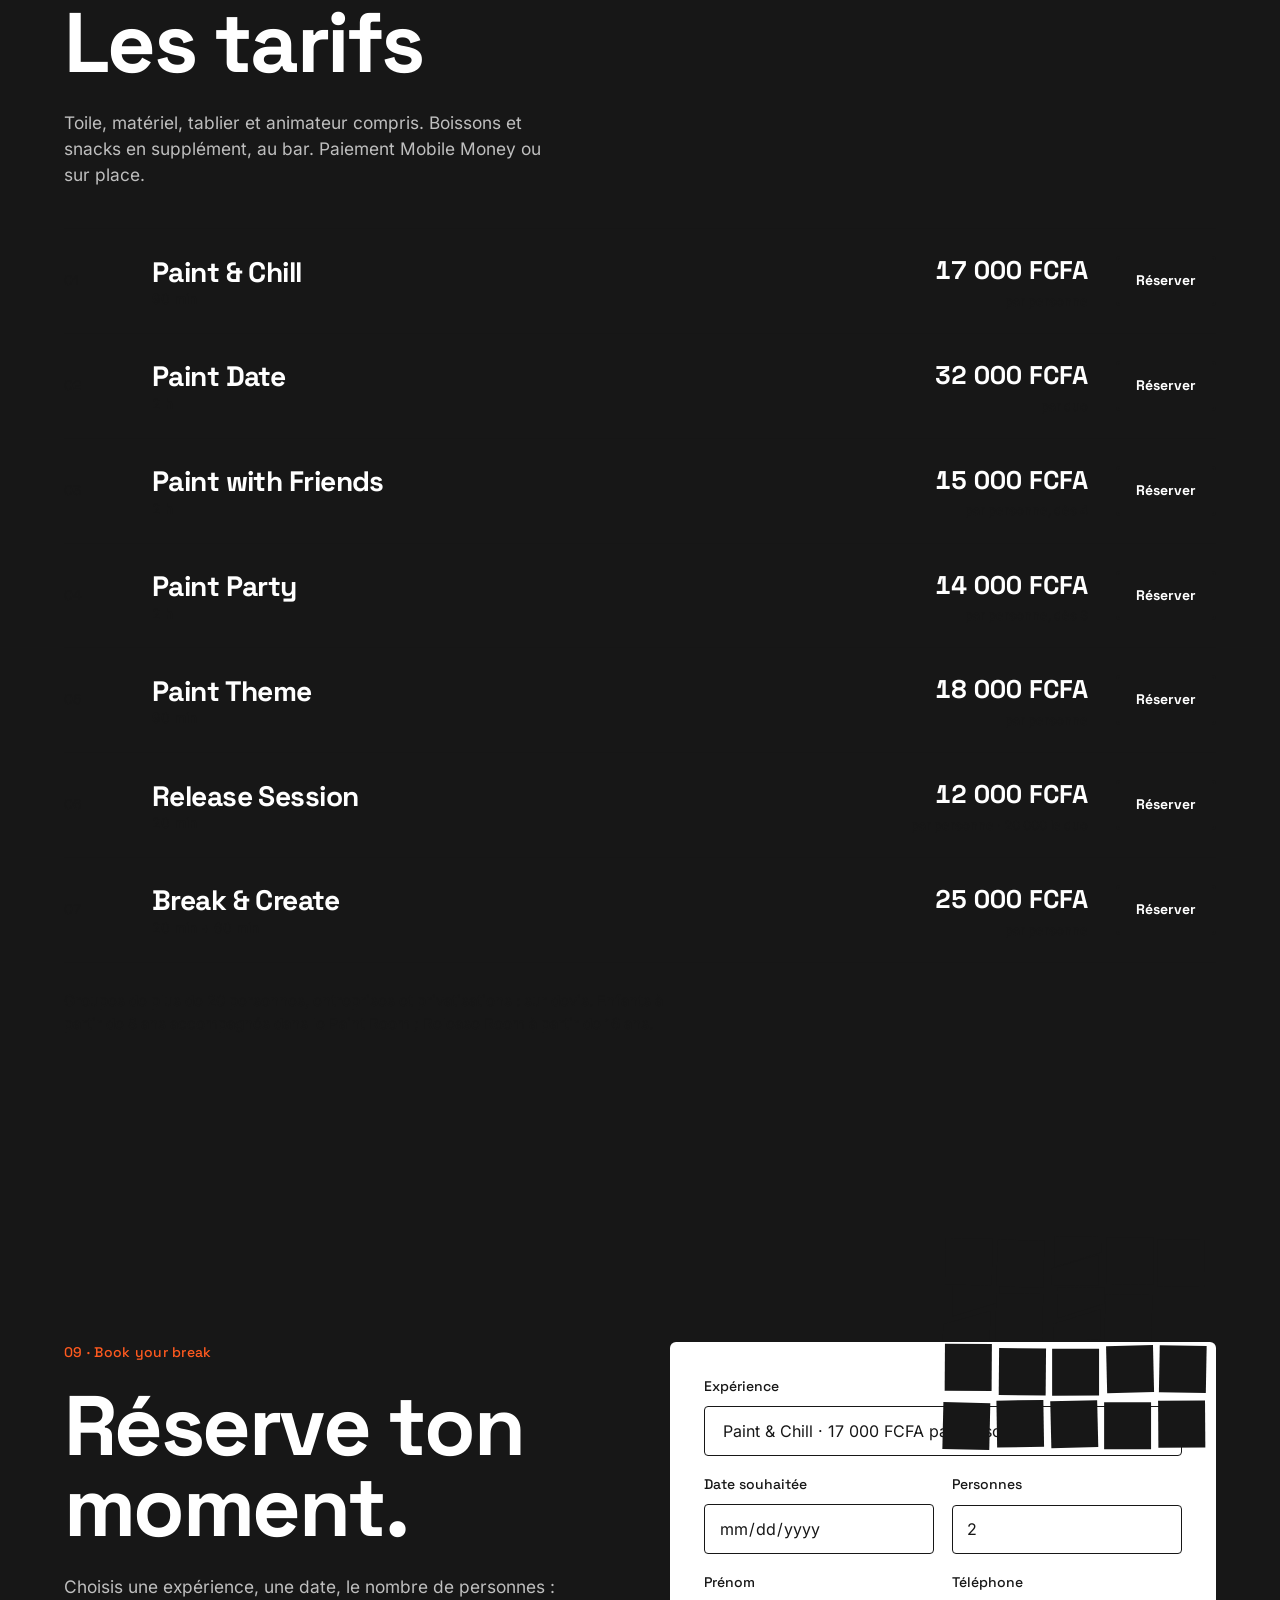
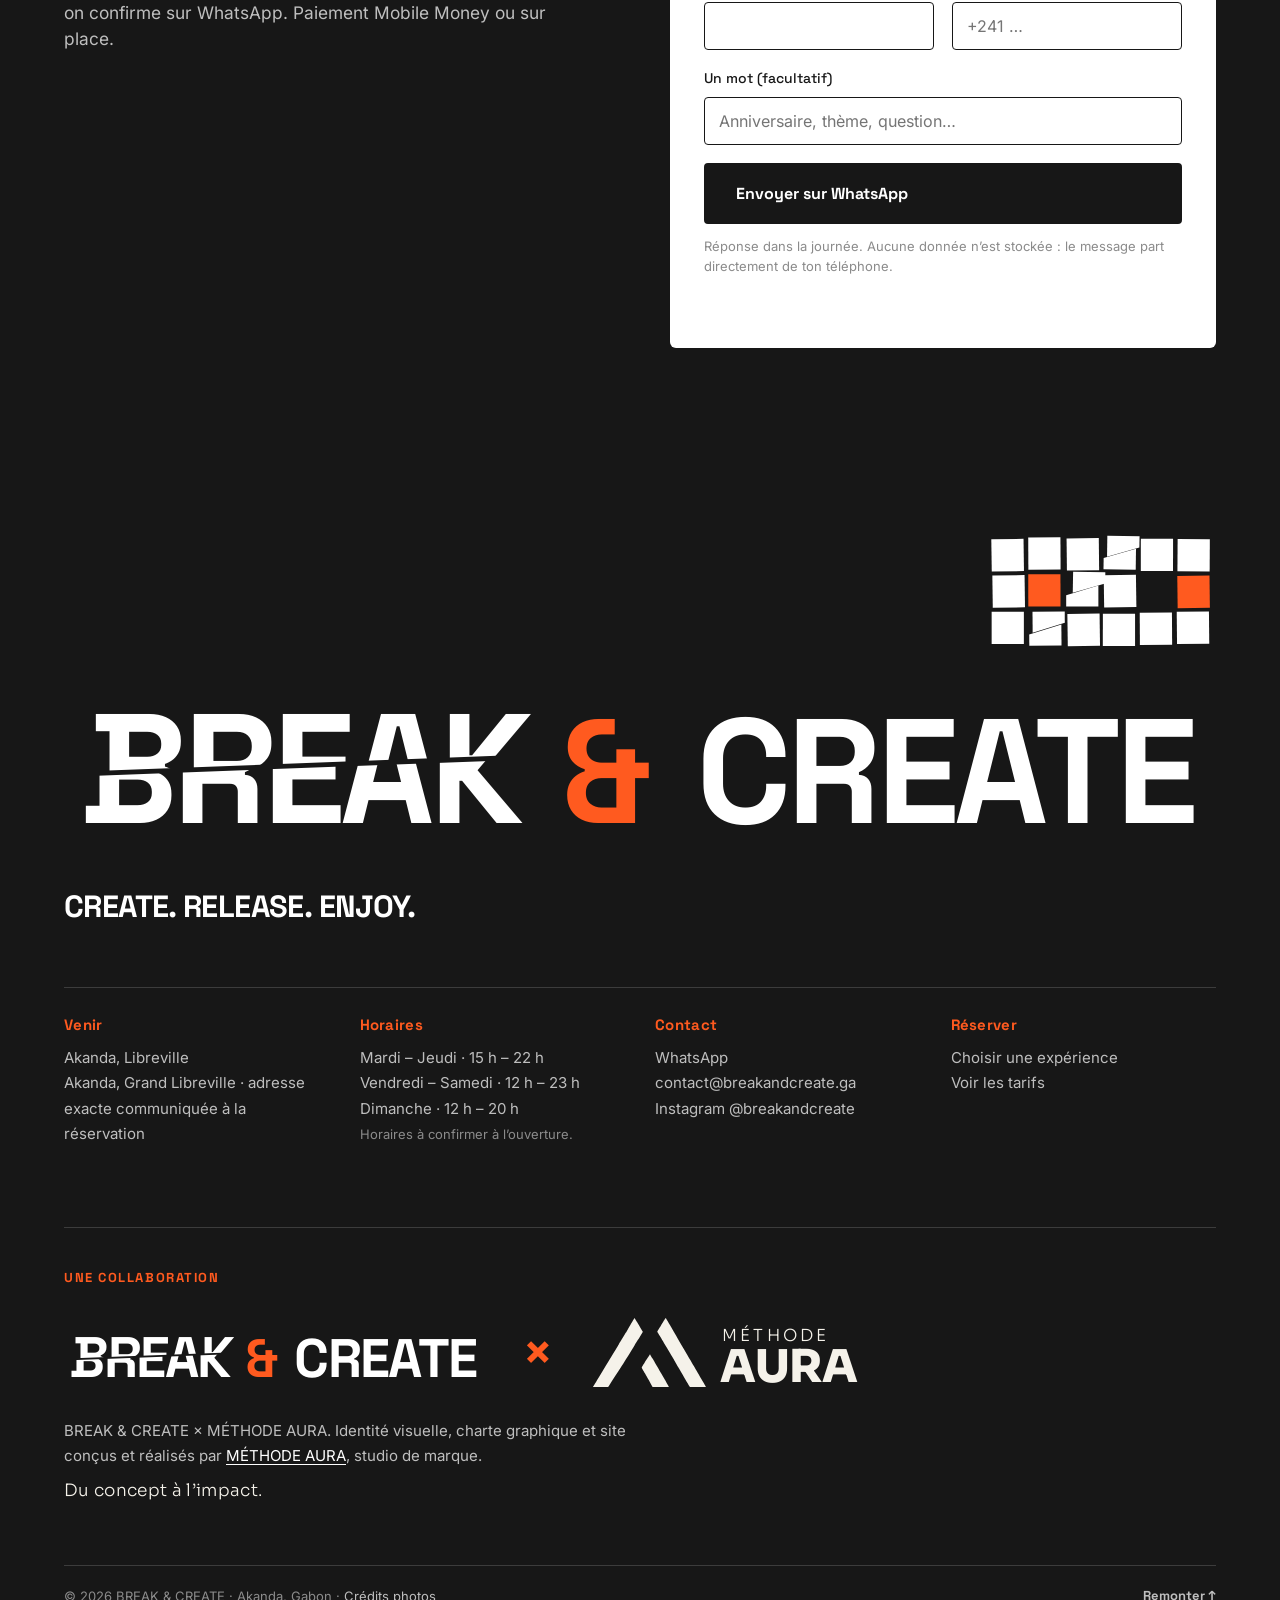
==== commit 3c282e22: "Expériences : geste horizontal pris en charge, fichiers JS et CSS versionnés contre le cache" ====
--- a/site/index.html
+++ b/site/index.html
@@ -13,7 +13,7 @@
 <link rel="canonical" href="https://break-and-create.onrender.com/">
 <meta property="og:locale" content="fr_GA">
 <link rel="preload" as="image" imagesrcset="assets/img/hero-visage-800.webp 800w, assets/img/hero-visage-1600.webp 1600w" imagesizes="(max-width: 760px) 100vw, 50vw">
-<link rel="stylesheet" href="assets/css/site.css">
+<link rel="stylesheet" href="assets/css/site.css?v=202610241707">
 <link rel="icon" href="assets/favicon.svg" type="image/svg+xml">
 </head>
 <body>
@@ -315,6 +315,6 @@
 <script src="assets/vendor/gsap.min.js" defer></script>
 <script src="assets/vendor/ScrollTrigger.min.js" defer></script>
 <script src="assets/vendor/lenis.min.js" defer></script>
-<script src="assets/js/app.js" defer></script>
+<script src="assets/js/app.js?v=202610241707" defer></script>
 </body>
 </html>
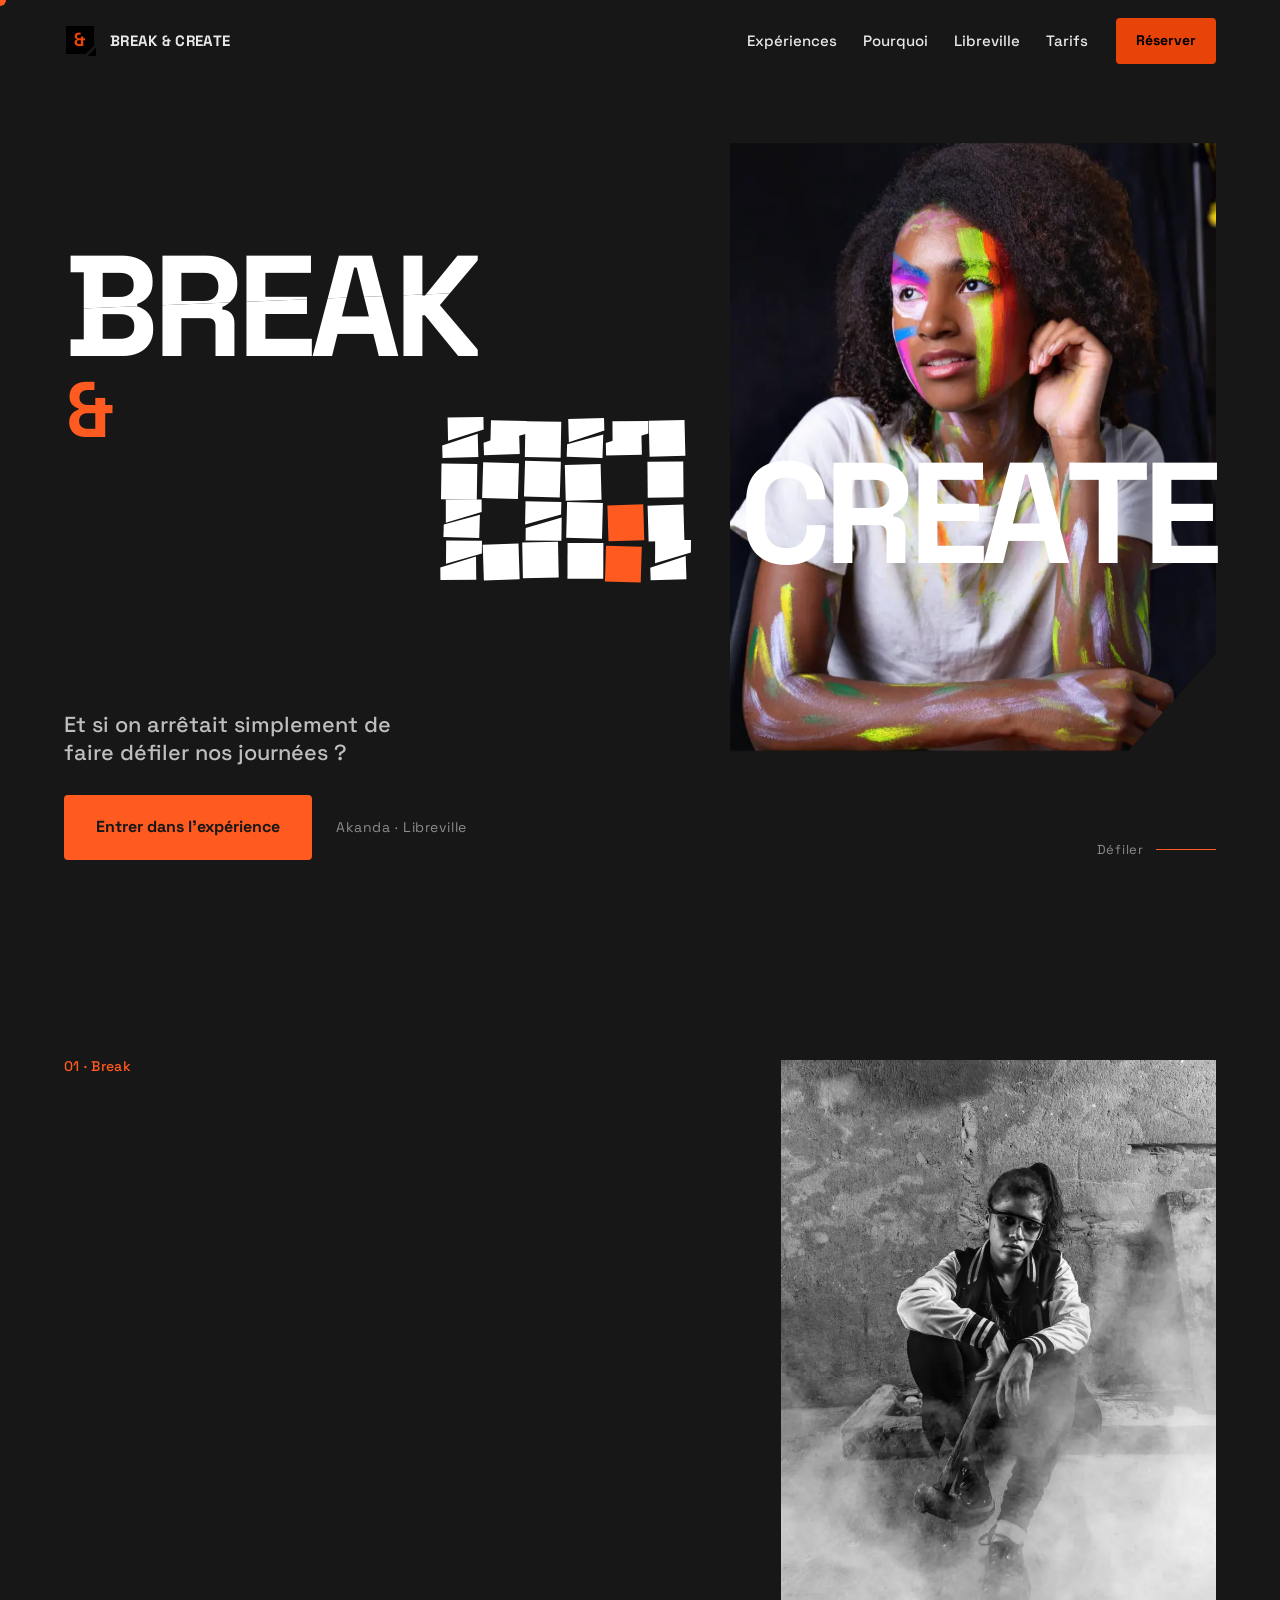
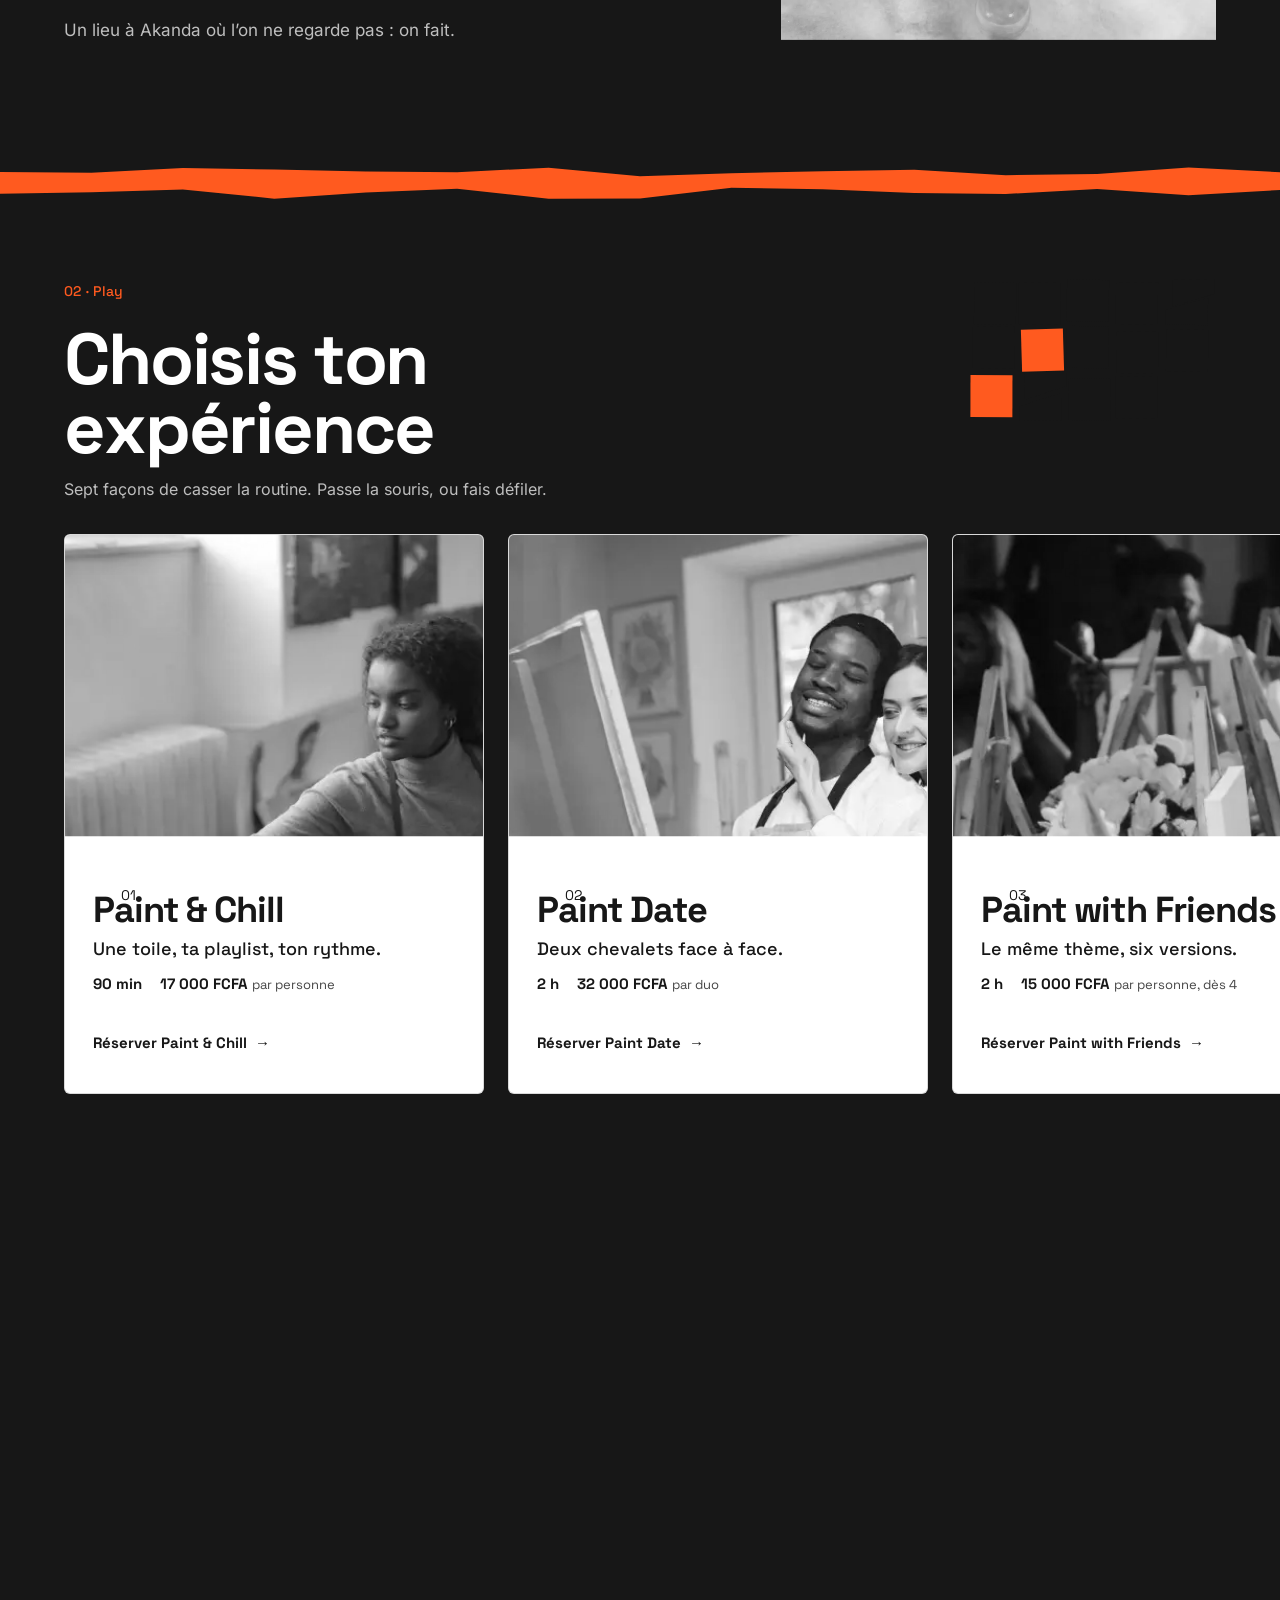
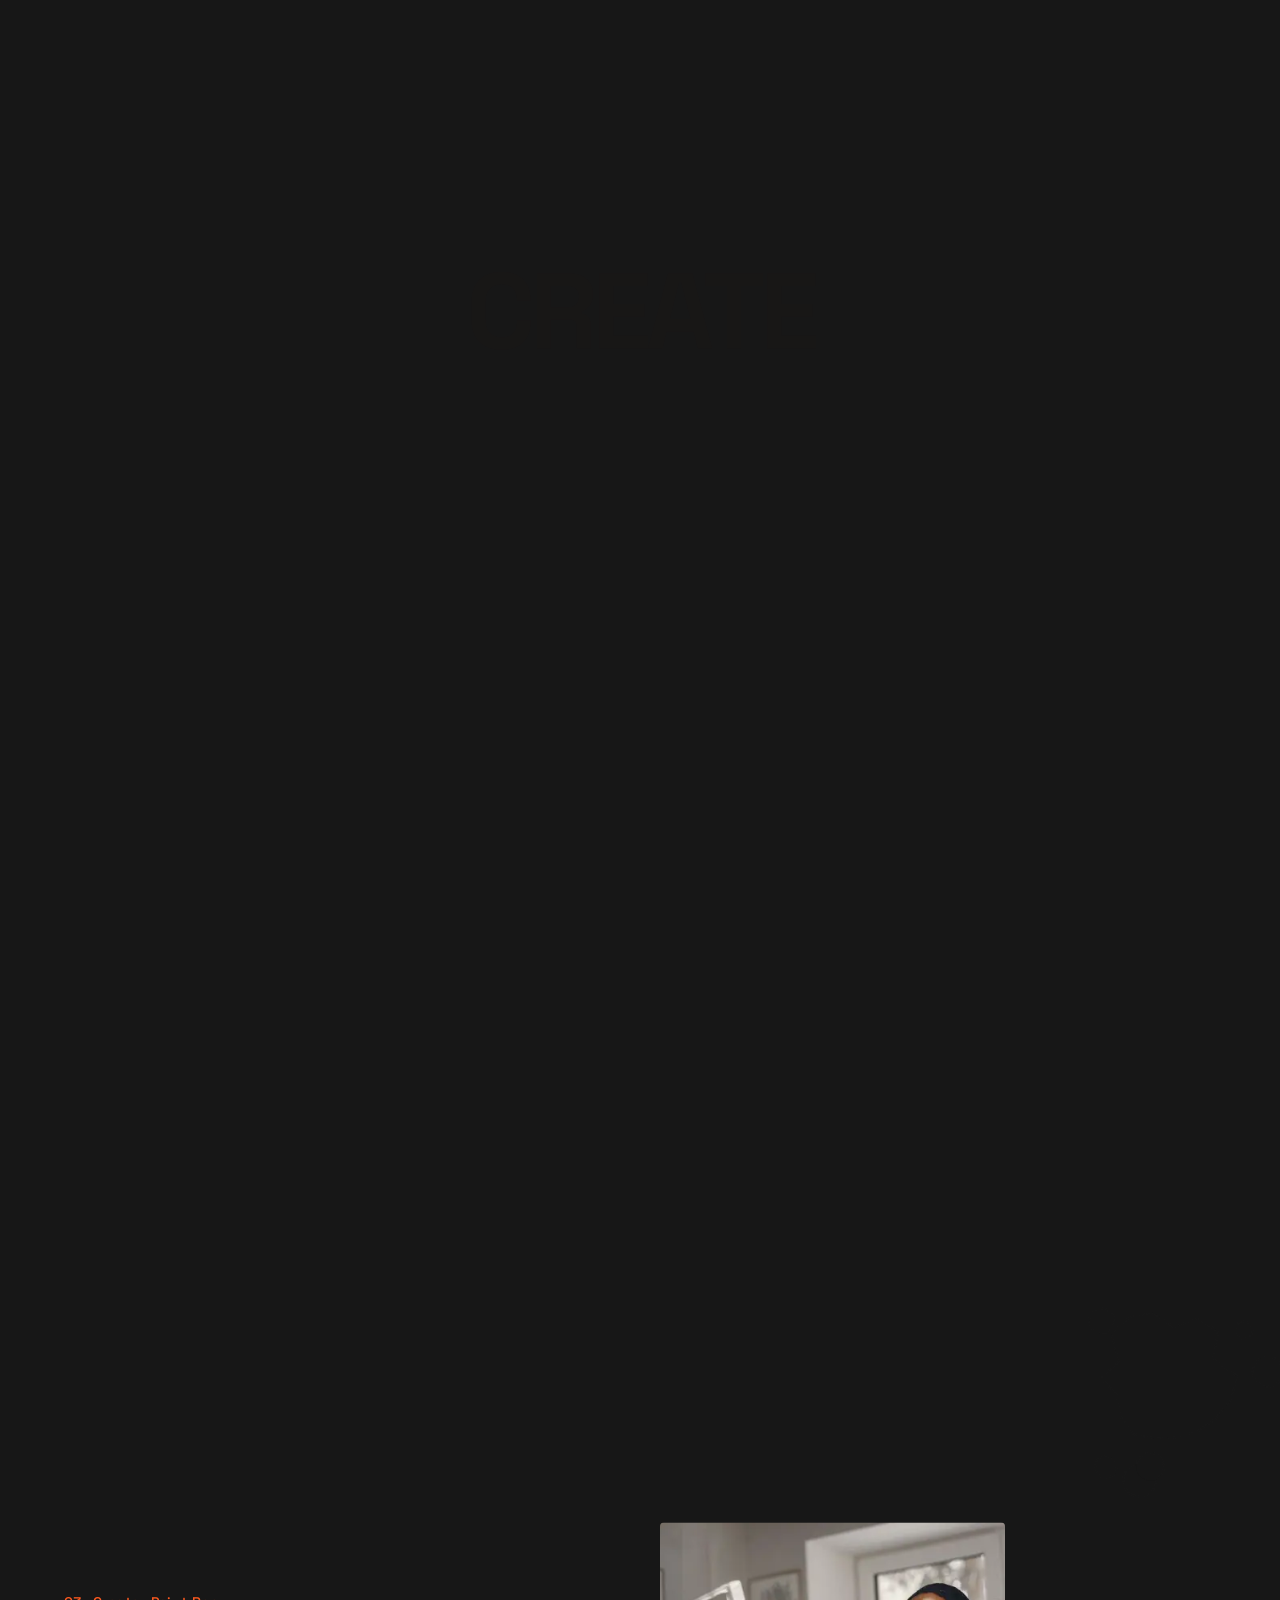
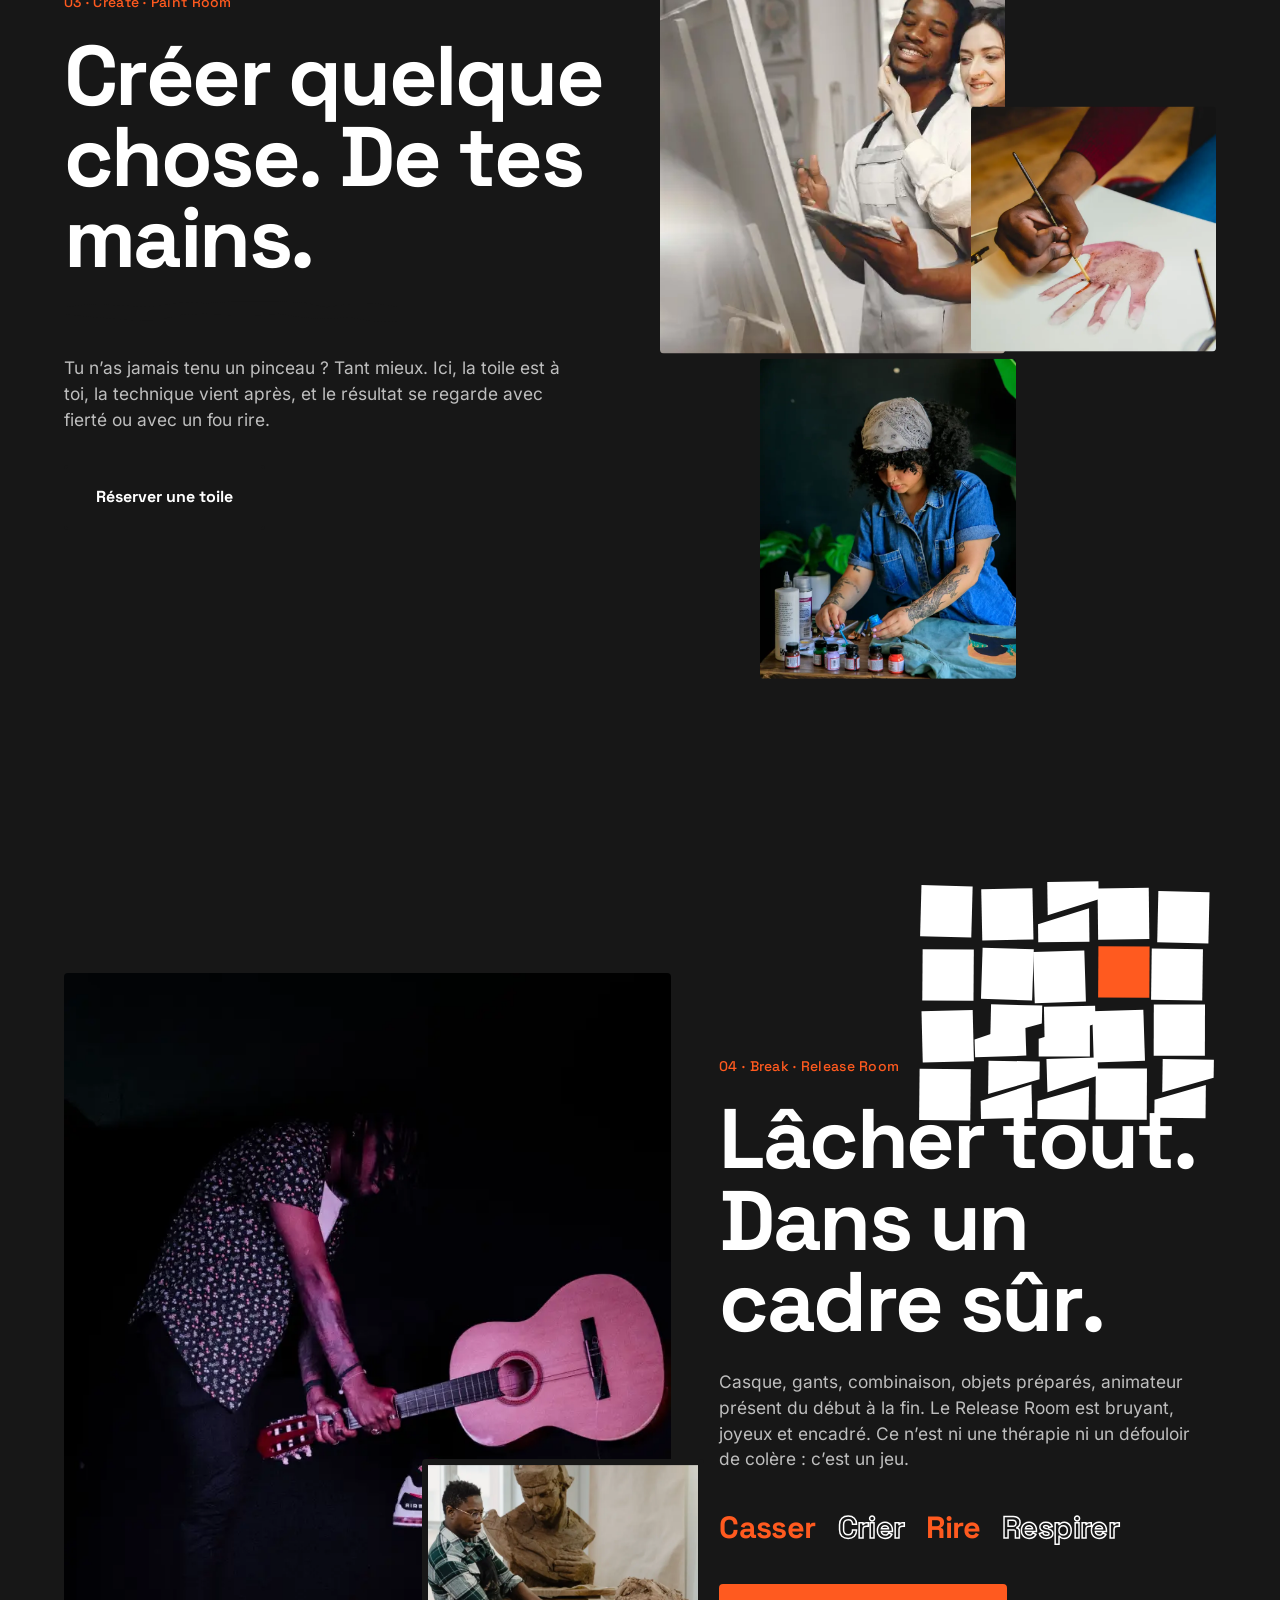
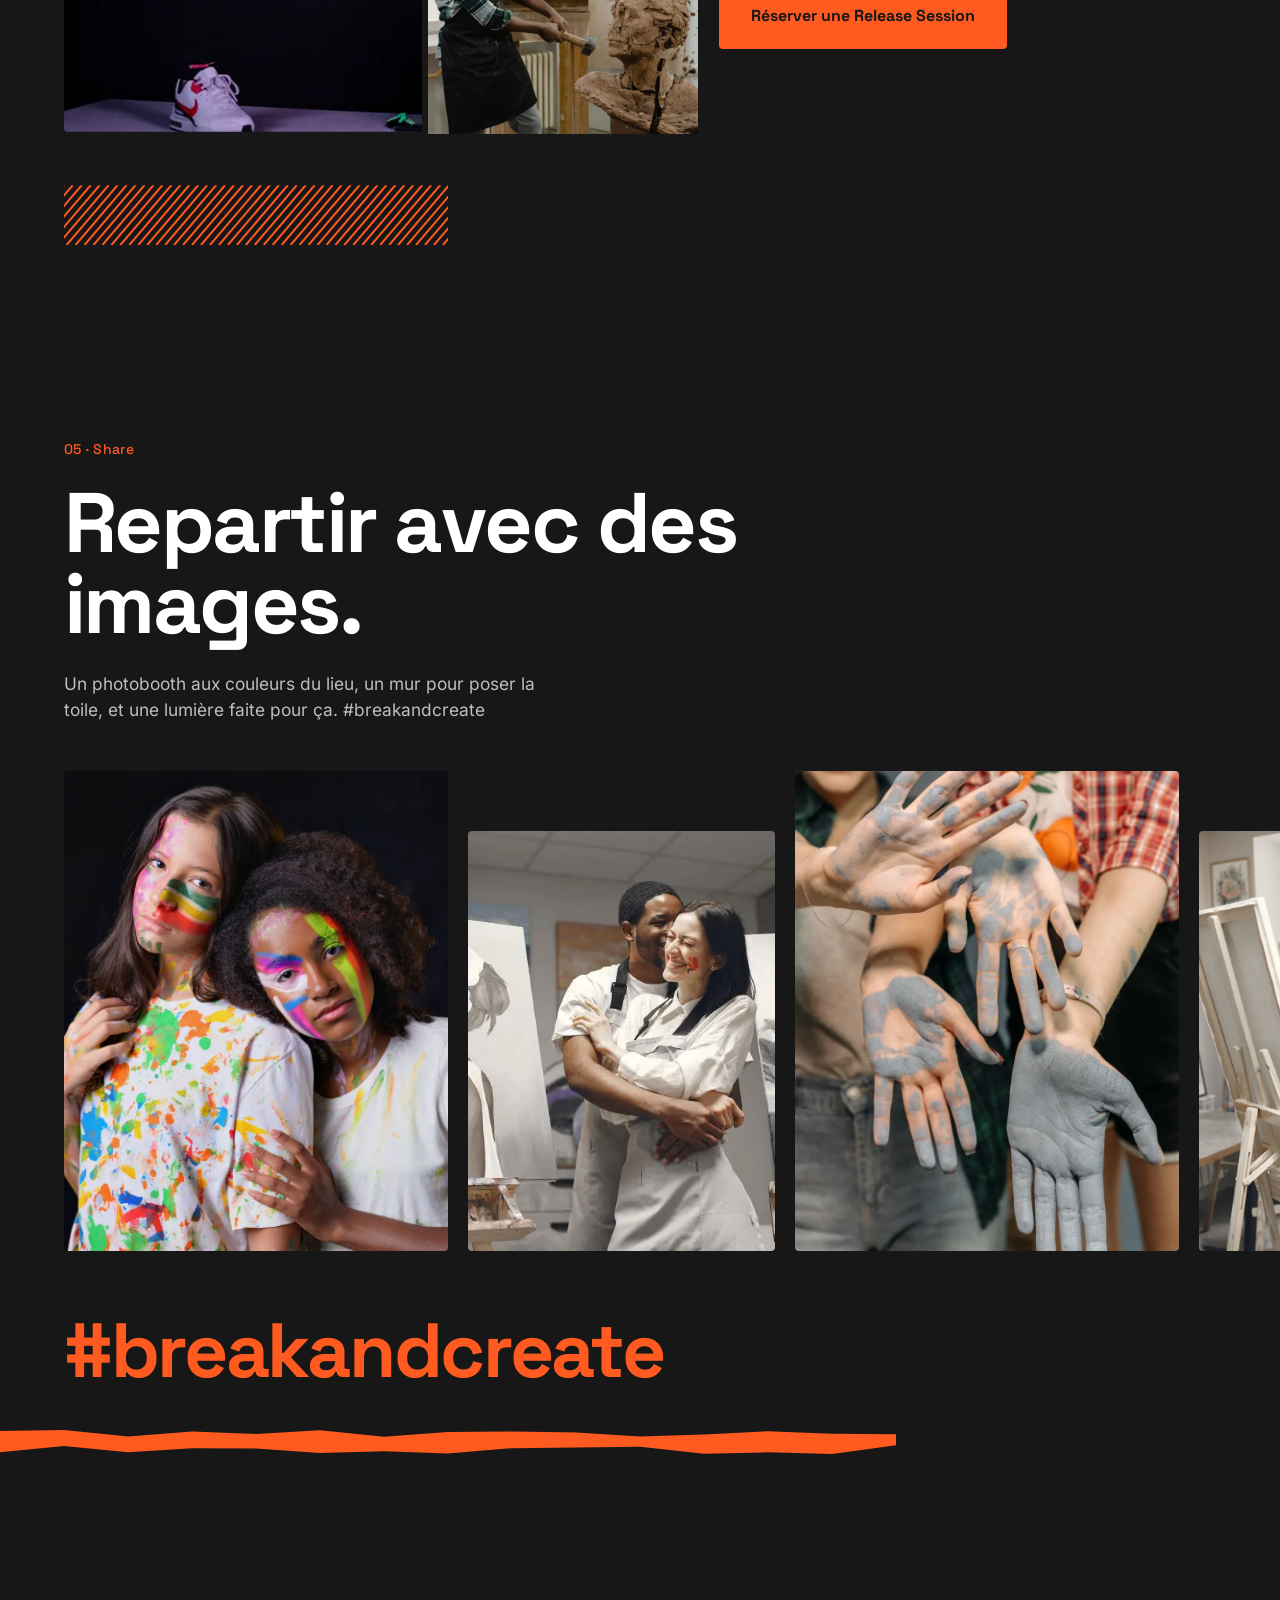
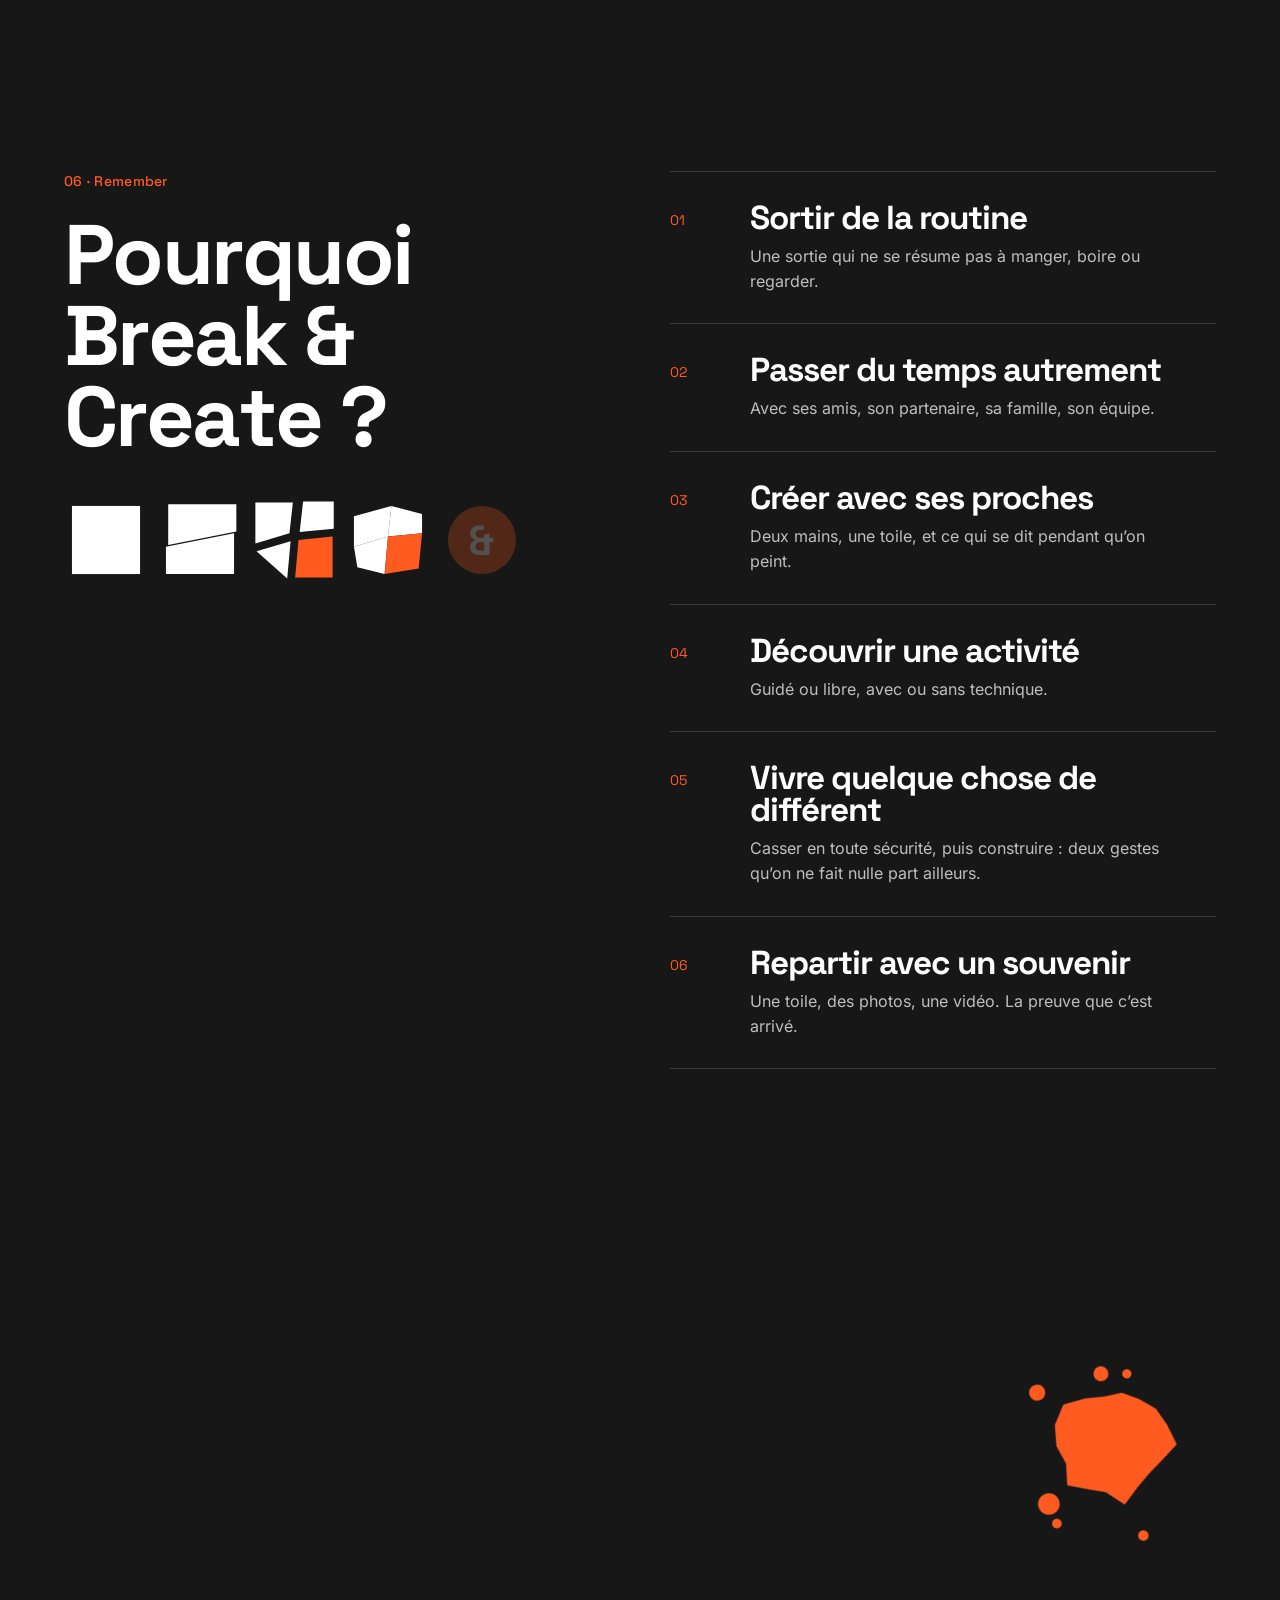
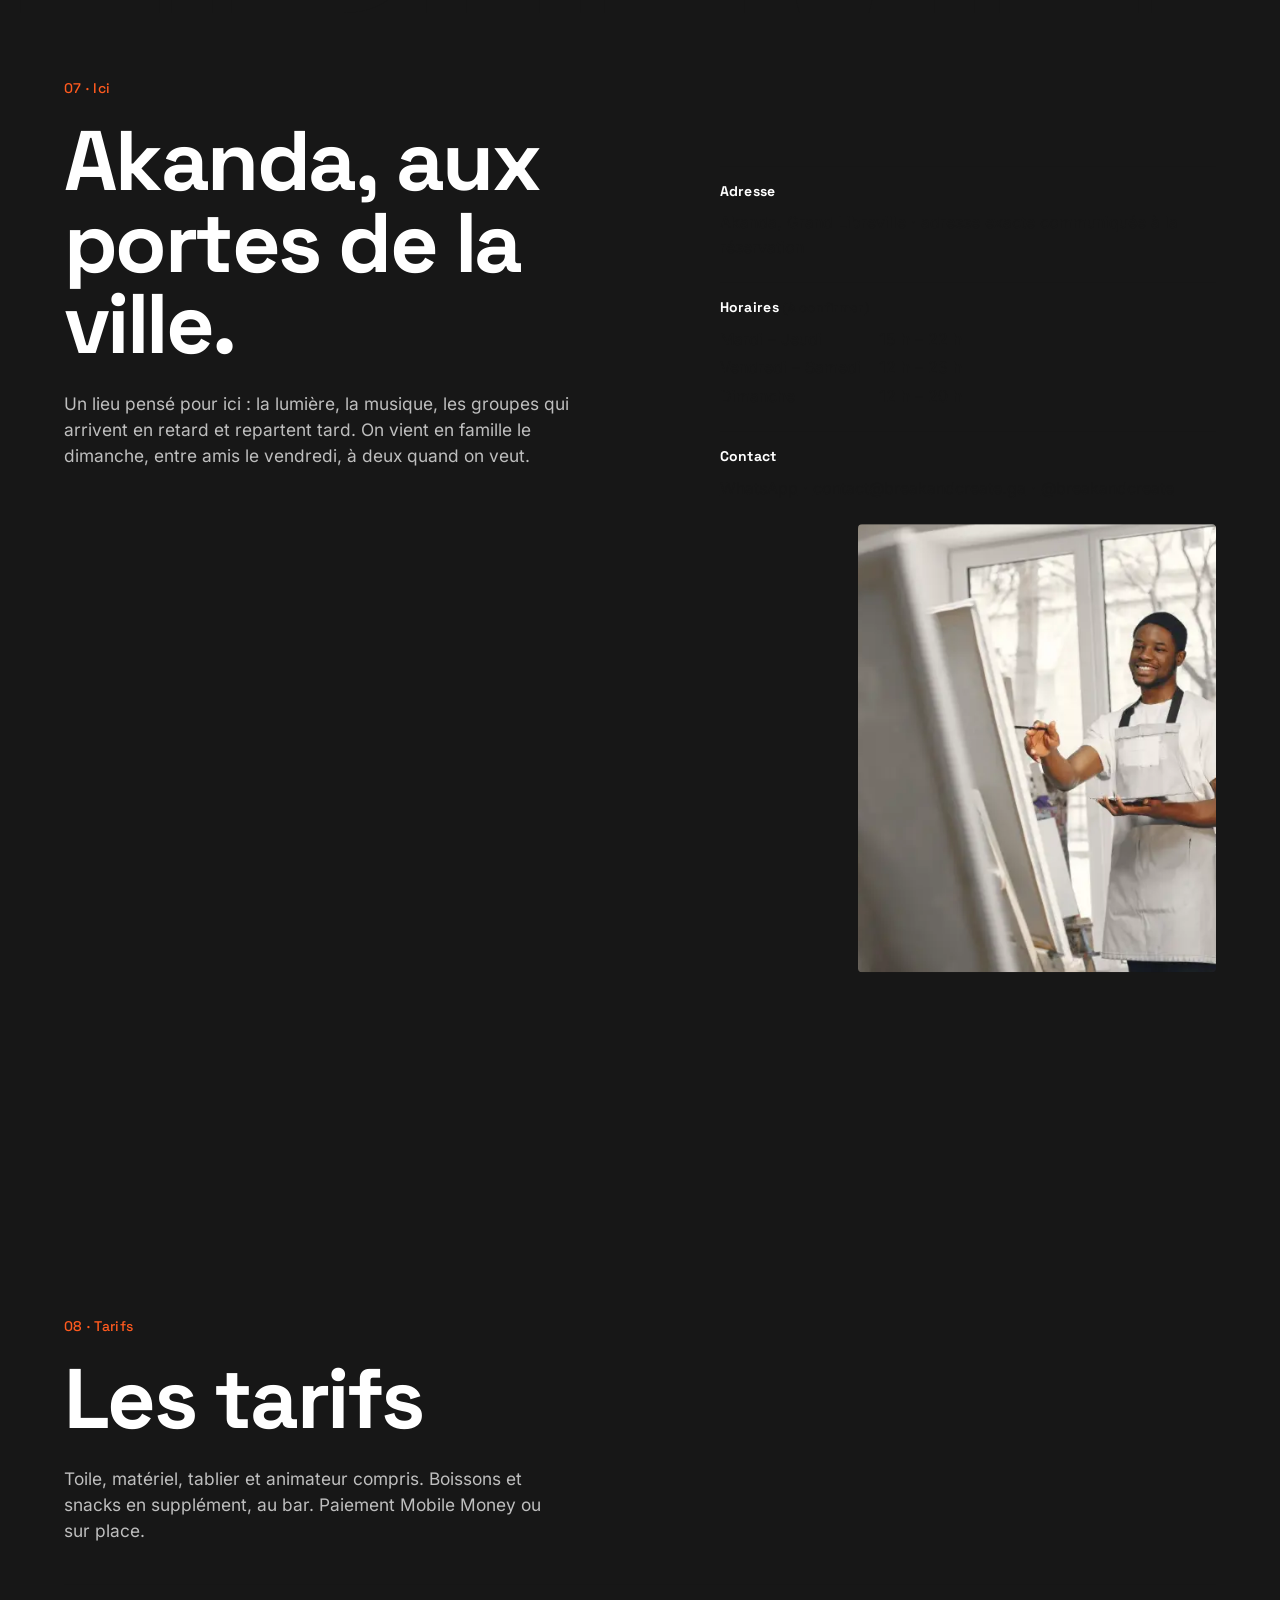
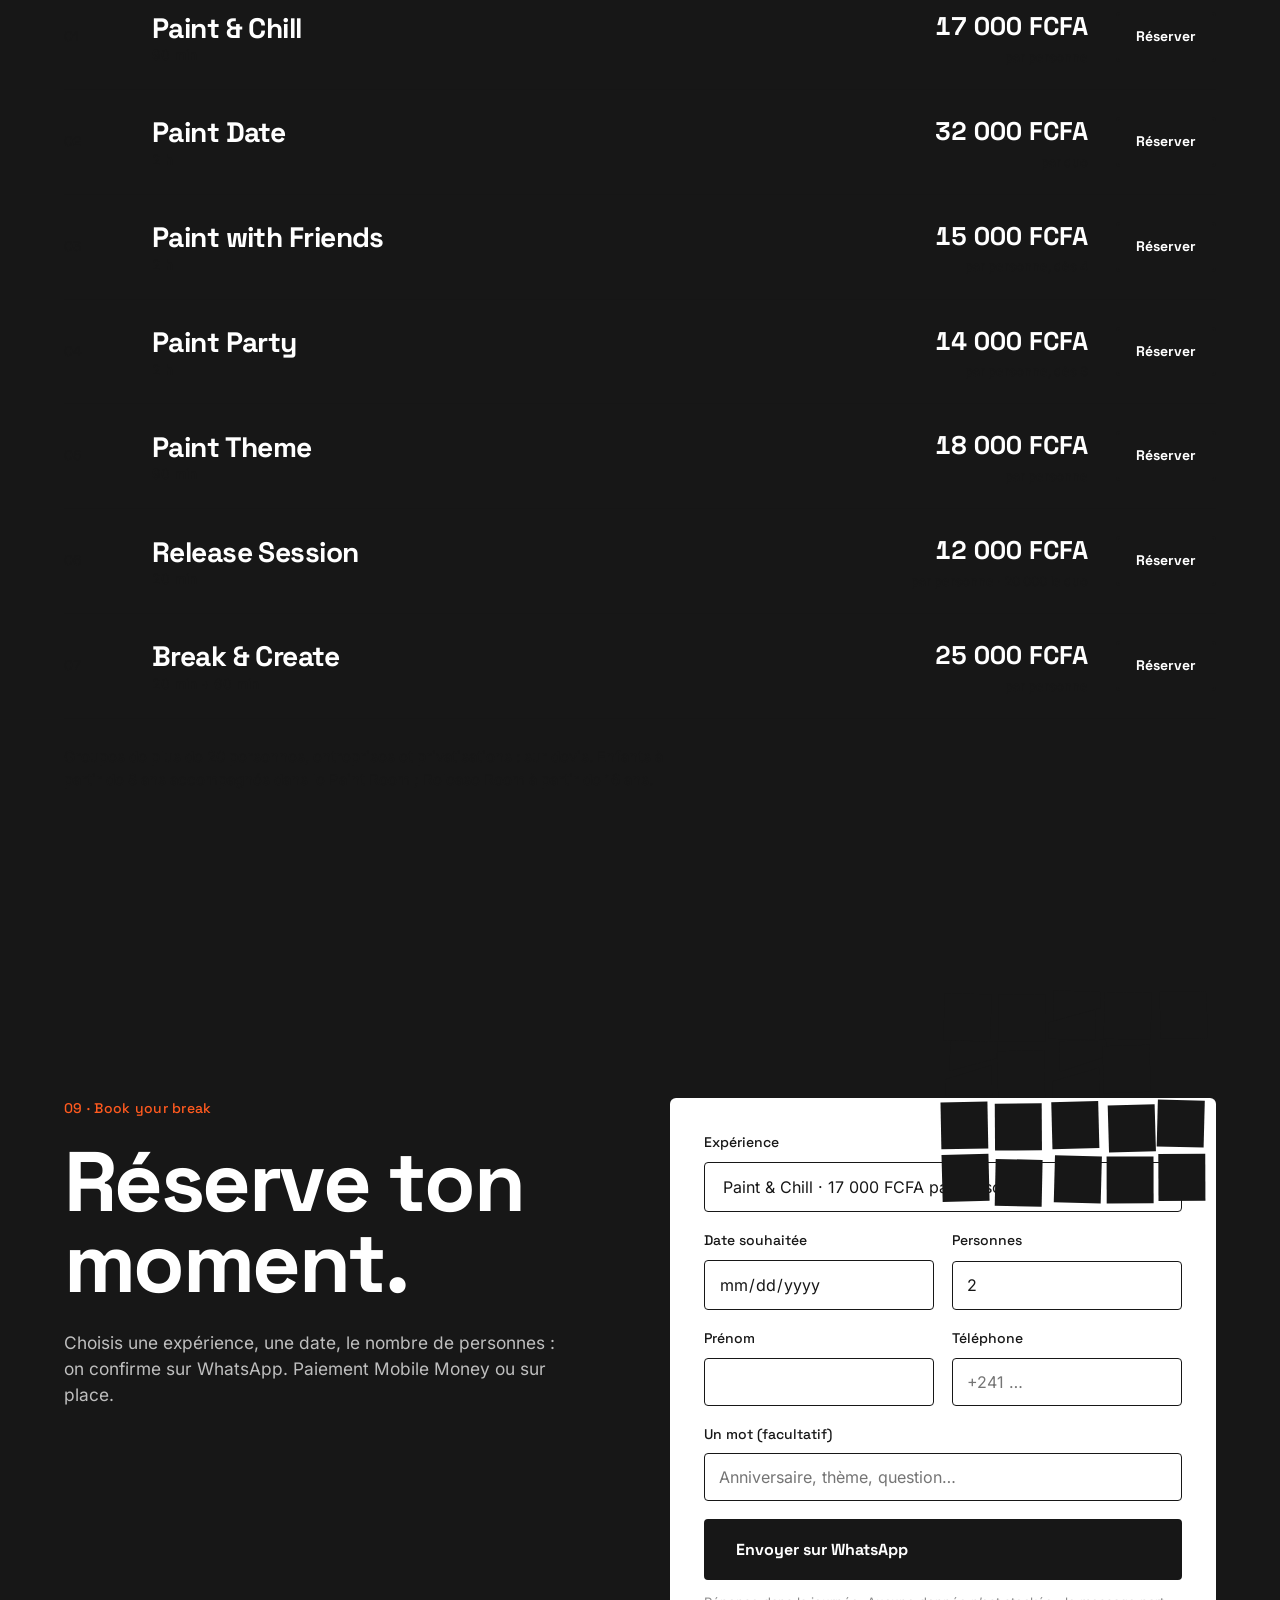
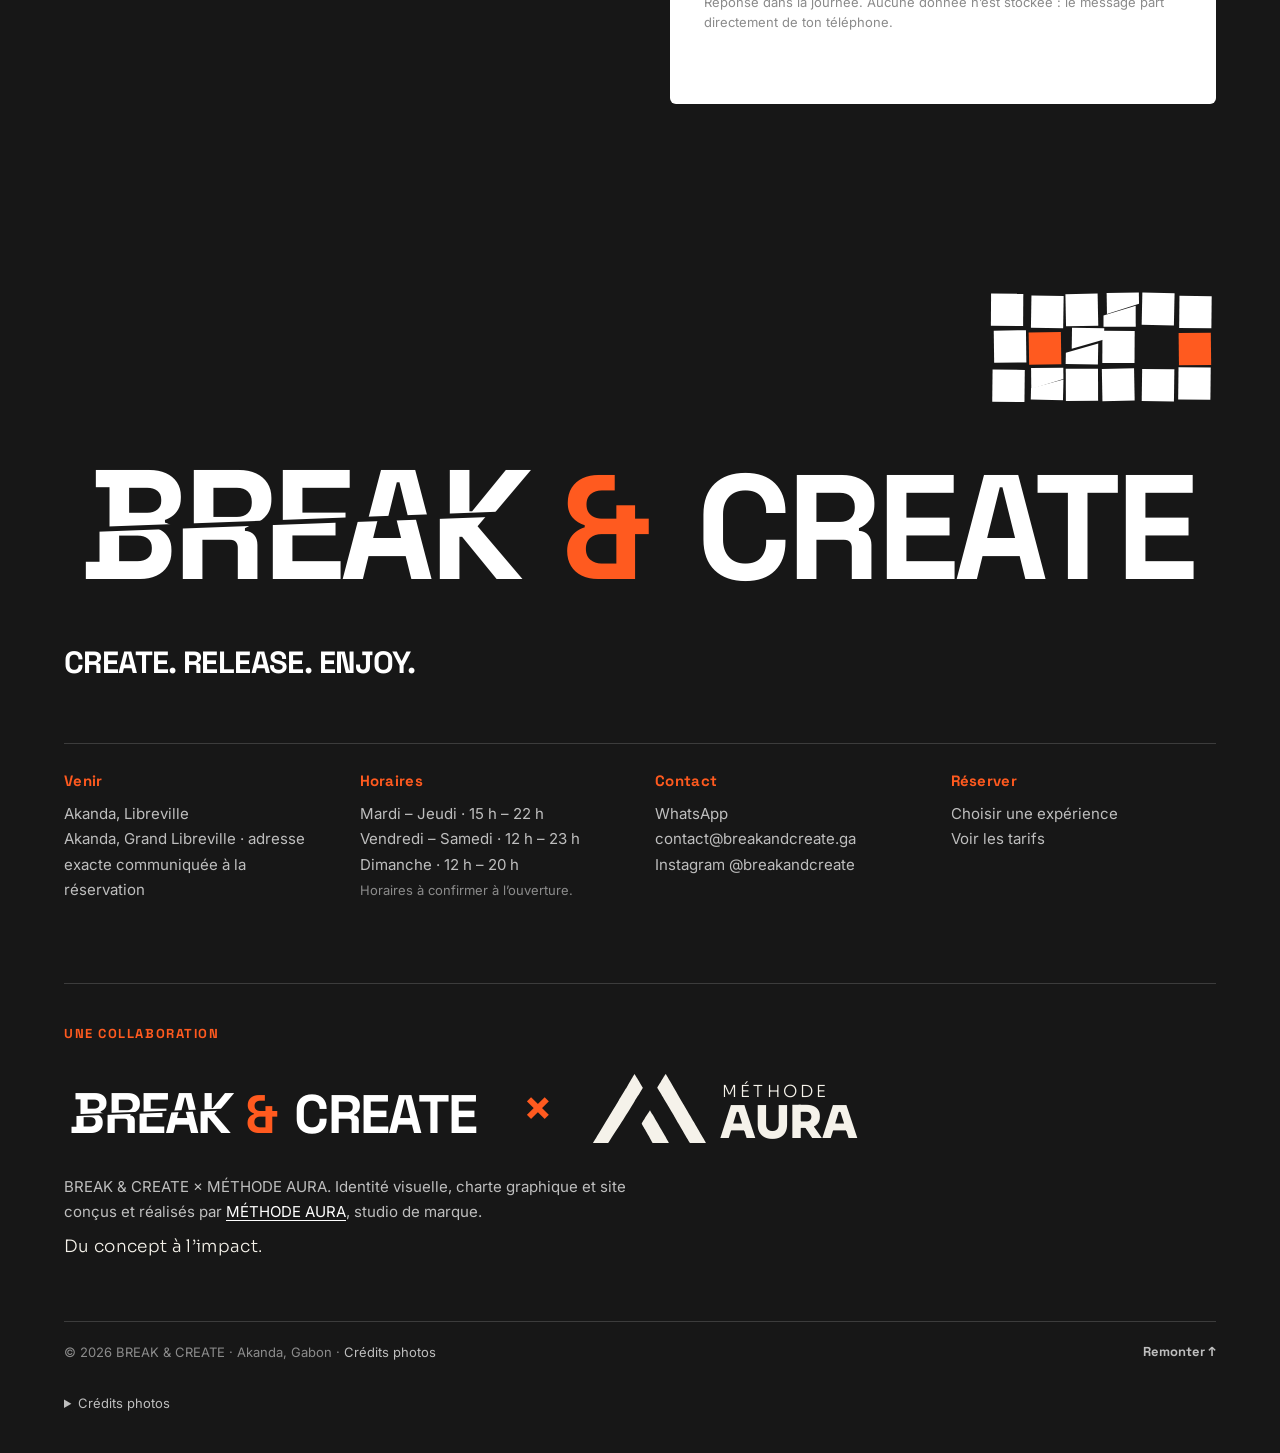
==== commit 0687c380: "Audit : section des expériences à la hauteur de l'écran, cartes proportionnées, transition CREATE co" ====
--- a/site/index.html
+++ b/site/index.html
@@ -13,7 +13,7 @@
 <link rel="canonical" href="https://break-and-create.onrender.com/">
 <meta property="og:locale" content="fr_GA">
 <link rel="preload" as="image" imagesrcset="assets/img/hero-visage-800.webp 800w, assets/img/hero-visage-1600.webp 1600w" imagesizes="(max-width: 760px) 100vw, 50vw">
-<link rel="stylesheet" href="assets/css/site.css?v=202610241707">
+<link rel="stylesheet" href="assets/css/site.css?v=202610241720">
 <link rel="icon" href="assets/favicon.svg" type="image/svg+xml">
 </head>
 <body>
@@ -315,6 +315,6 @@
 <script src="assets/vendor/gsap.min.js" defer></script>
 <script src="assets/vendor/ScrollTrigger.min.js" defer></script>
 <script src="assets/vendor/lenis.min.js" defer></script>
-<script src="assets/js/app.js?v=202610241707" defer></script>
+<script src="assets/js/app.js?v=202610241720" defer></script>
 </body>
 </html>
--- a/site/assets/css/site.css
+++ b/site/assets/css/site.css
@@ -135,11 +135,12 @@
 .trait-transition { position: absolute; left: 0; bottom: 0; height: 2px; width: 100%; background: var(--orange); transform: scaleX(0); transform-origin: left; }
 
 /* expériences */
-.experiences { padding-bottom: 0; overflow: hidden; }
+.experiences { min-height: 100svh; display: flex; flex-direction: column; justify-content: center; padding-top: clamp(72px, 9vh, 120px); padding-bottom: clamp(24px, 4vh, 56px); overflow: hidden; }
+.experiences .titre-scene { font-size: min(clamp(40px, 6.6vw, 104px), 8vh); }
 .experiences-tete { max-width: 900px; }
-.experiences-aide { margin-top: 20px; color: var(--avant-2); font-size: 16px; }
-.experiences-piste { display: flex; gap: 24px; margin-top: 56px; padding-bottom: clamp(80px, 12vw, 160px); }
-.experience { position: relative; flex: 0 0 min(420px, 78vw); min-height: 560px; padding: 28px; border: 1px solid rgba(23, 23, 23, .16); border-radius: 6px; display: grid; align-content: end; gap: 10px; overflow: hidden; background: var(--blanc); color: var(--encre); isolation: isolate; }
+.experiences-aide { margin-top: clamp(10px, 1.6vh, 20px); color: var(--avant-2); font-size: 16px; }
+.experiences-piste { display: flex; gap: 24px; margin-top: clamp(20px, 3.5vh, 56px); padding-bottom: 0; }
+.experience { position: relative; flex: 0 0 min(420px, 78vw, max(300px, (100svh - 330px) * 0.76)); min-height: 0; height: clamp(400px, 100svh - 330px, 560px); container-type: inline-size; padding: 28px; border: 1px solid rgba(23, 23, 23, .16); border-radius: 6px; display: grid; align-content: end; gap: 10px; overflow: hidden; background: var(--blanc); color: var(--encre); isolation: isolate; }
 .experience-visuel { position: absolute; inset: 0; z-index: 0; clip-path: inset(0 0 46% 0); filter: grayscale(1); transition: clip-path .7s cubic-bezier(.2, .7, .2, 1), filter .5s ease; }
 .experience-visuel::after { content: ''; position: absolute; inset: 0; background: linear-gradient(to top, rgba(23, 23, 23, .85) 0%, rgba(23, 23, 23, .2) 55%, rgba(23, 23, 23, .05)); opacity: 0; transition: opacity .5s; }
 .experience-visuel picture { height: 100%; }
@@ -151,8 +152,8 @@
 .experience--create:not(:hover):not(.est-active) .experience-num { color: var(--noir); }
 .experience--break { background: var(--noir); color: #fff; border-color: var(--noir); }
 .experience--both { background: var(--orange); color: var(--noir); border-color: var(--orange); }
-.experience-nom { font-size: clamp(32px, 3vw, 44px); }
-.experience-accroche { font-family: var(--titrage); font-weight: 500; font-size: 18px; line-height: 1.35; }
+.experience-nom { font-size: clamp(26px, 10cqi, 44px); }
+.experience-accroche { font-family: var(--titrage); font-weight: 500; font-size: clamp(15px, 5.2cqi, 18px); line-height: 1.35; }
 .experience-infos { display: flex; flex-wrap: wrap; gap: 6px 18px; font-family: var(--titrage); font-weight: 700; font-size: 15px; }
 .experience-infos span:first-child { white-space: nowrap; }
 .experience-infos small { font-weight: 400; font-size: 13px; opacity: .8; }
@@ -311,7 +312,10 @@
   .step-out-photo { position: static; transform: none; width: 80%; margin-top: 40px; }
   .titre-scene { font-size: clamp(36px, 11vw, 64px); max-width: none; }
   .experiences-piste { flex-direction: column; gap: 14px; }
-  .experience { flex: none; min-height: 0; padding: 22px; }
+  .experiences { min-height: 0; display: block; padding-top: clamp(80px, 12vw, 160px); padding-bottom: 0; }
+  .experiences .titre-scene { font-size: clamp(36px, 11vw, 64px); }
+  .experiences-piste { margin-top: 40px; padding-bottom: clamp(80px, 12vw, 160px); }
+  .experience { flex: none; min-height: 0; height: auto; padding: 22px; }
   .experience-visuel { clip-path: none; filter: none; position: relative; aspect-ratio: 16 / 10; margin: 0 -22px 14px; width: calc(100% + 44px); }
   .experience-visuel::after { display: none; }
   .experience-num { position: static; }
@@ -353,7 +357,7 @@
 .motif--heros { left: 34%; top: 46%; width: min(20vw, 280px); z-index: 1; }
 .motif--trace-step { left: 0; right: 0; bottom: -10px; width: 100%; }
 .motif--trace-step svg { height: 60px; width: 100%; }
-.motif--exp { right: var(--gouttiere); top: clamp(80px, 12vw, 160px); width: min(22vw, 320px); }
+.motif--exp { right: var(--gouttiere); top: clamp(60px, 8vh, 120px); width: min(22vw, 320px, 28vh); }
 .motif--zoom { width: min(40vw, 520px); left: 50%; top: 50%; transform: translate(-50%, -50%); }
 .motif--trace-create { position: relative; width: min(60%, 420px); margin: 10px 0 0; }
 .motif--trace-create svg { height: 40px; }
@@ -401,4 +405,6 @@
 }
 @media (prefers-reduced-motion: reduce) { .motif { opacity: 1 !important; } .motif * { transform: none !important; opacity: 1 !important; } }
 
-.create, .release, .reserver, .zoom { overflow: hidden; }
+.create, .release, .reserver { overflow: hidden; }
+/* overflow: clip et non hidden : hidden crée un conteneur de défilement qui empêche le mot collant de rester à l'écran */
+.zoom { overflow: clip; }
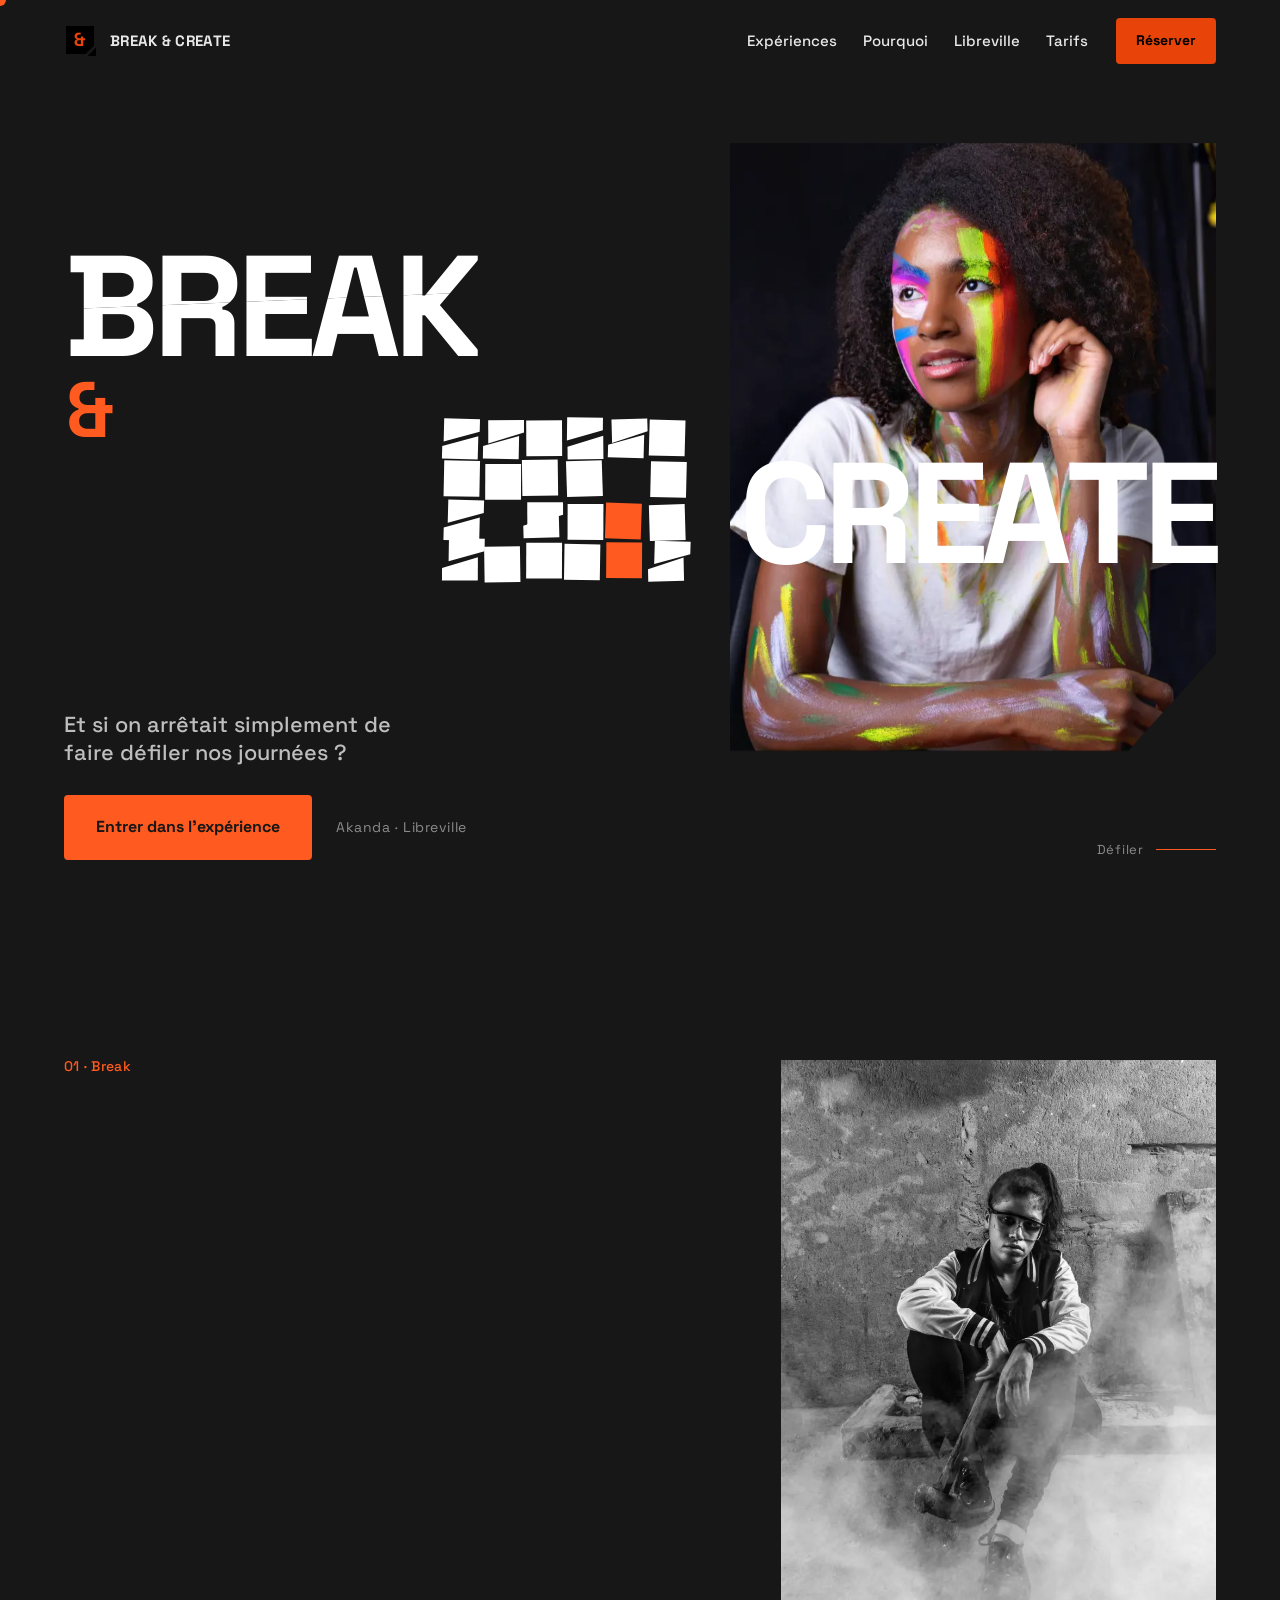
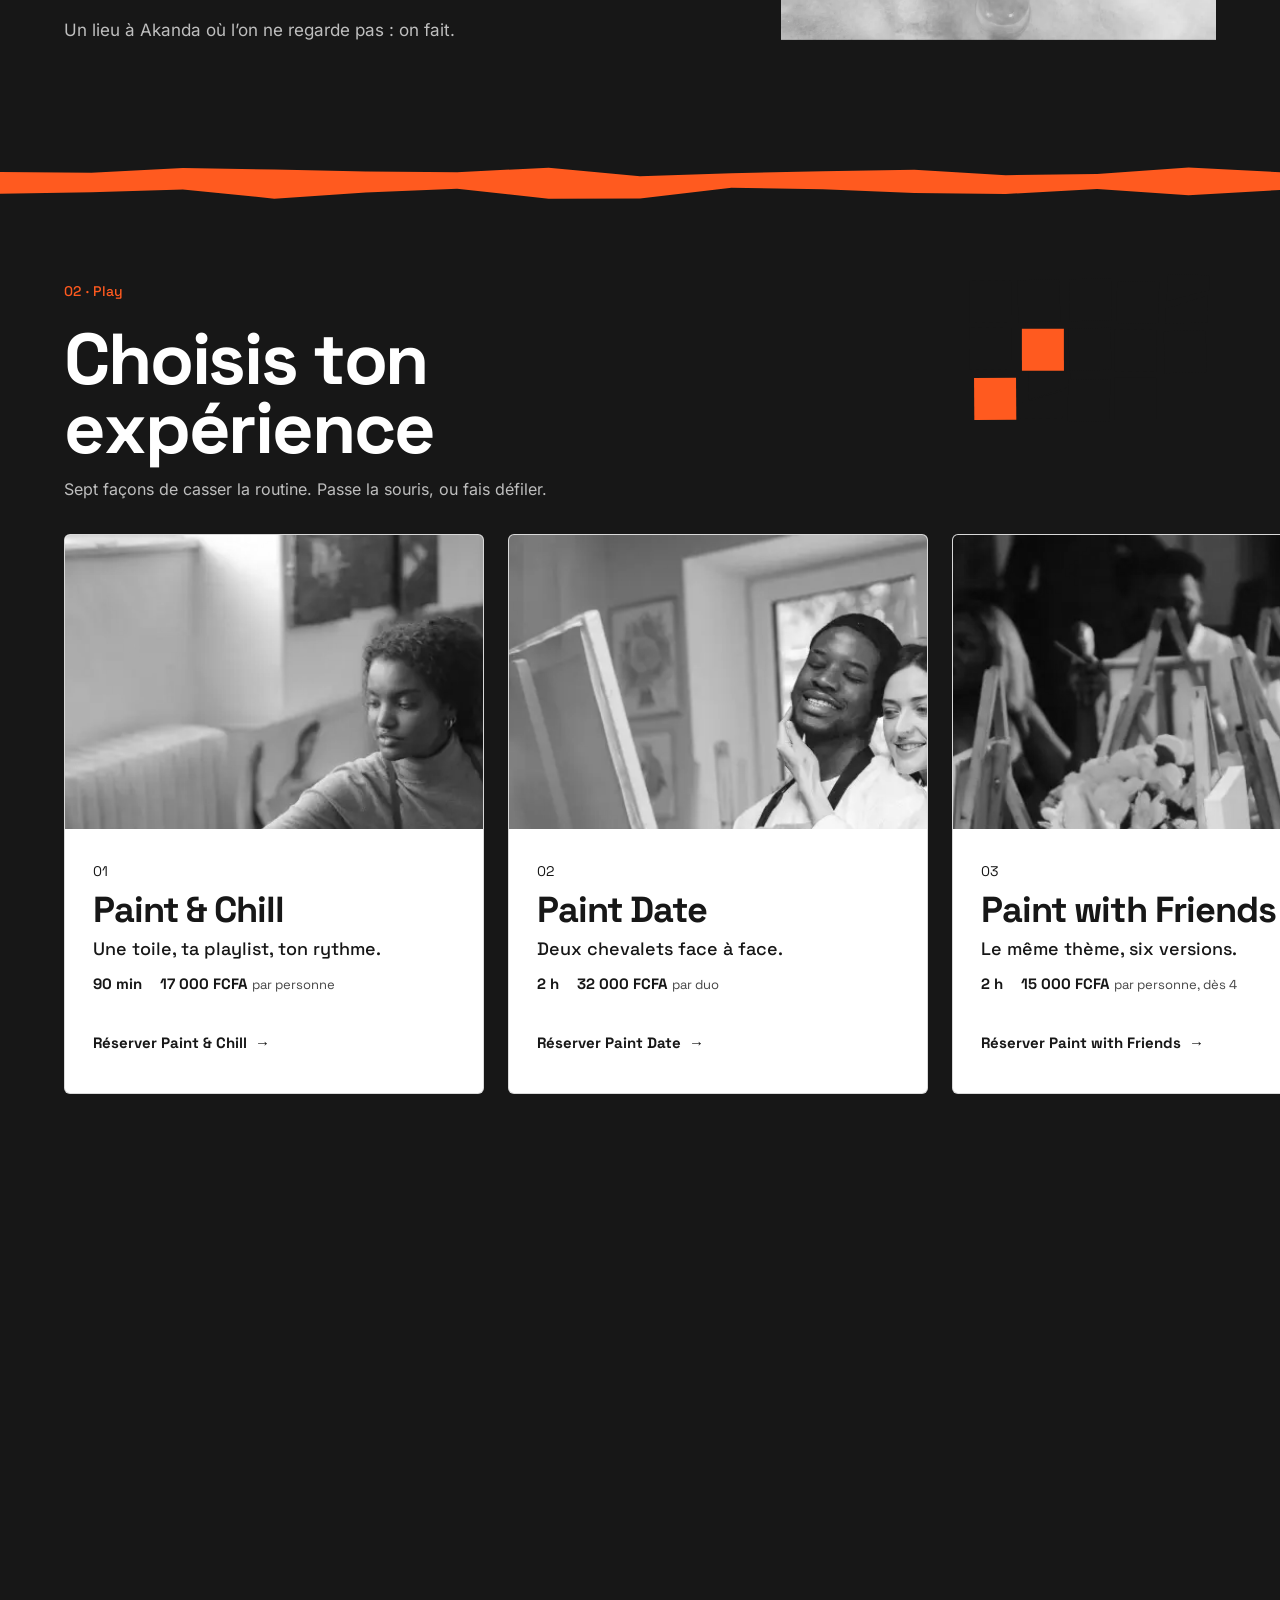
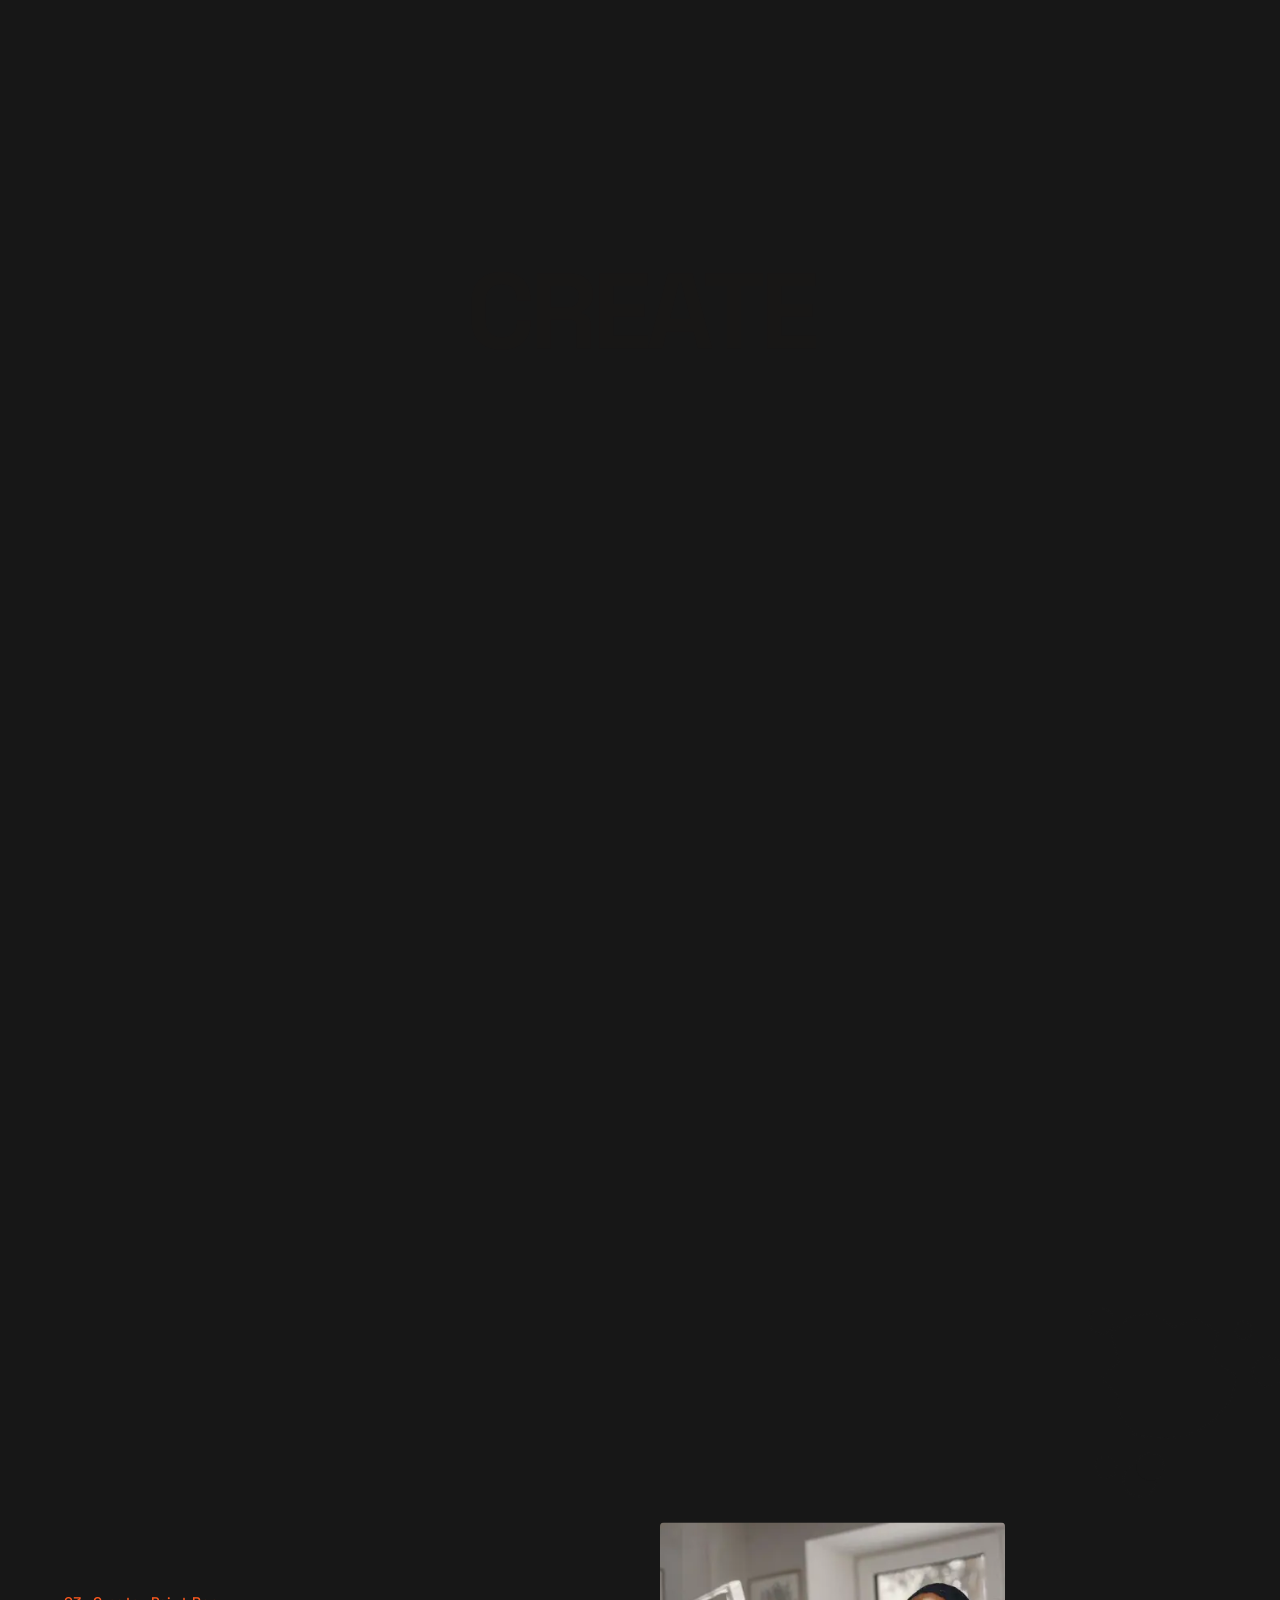
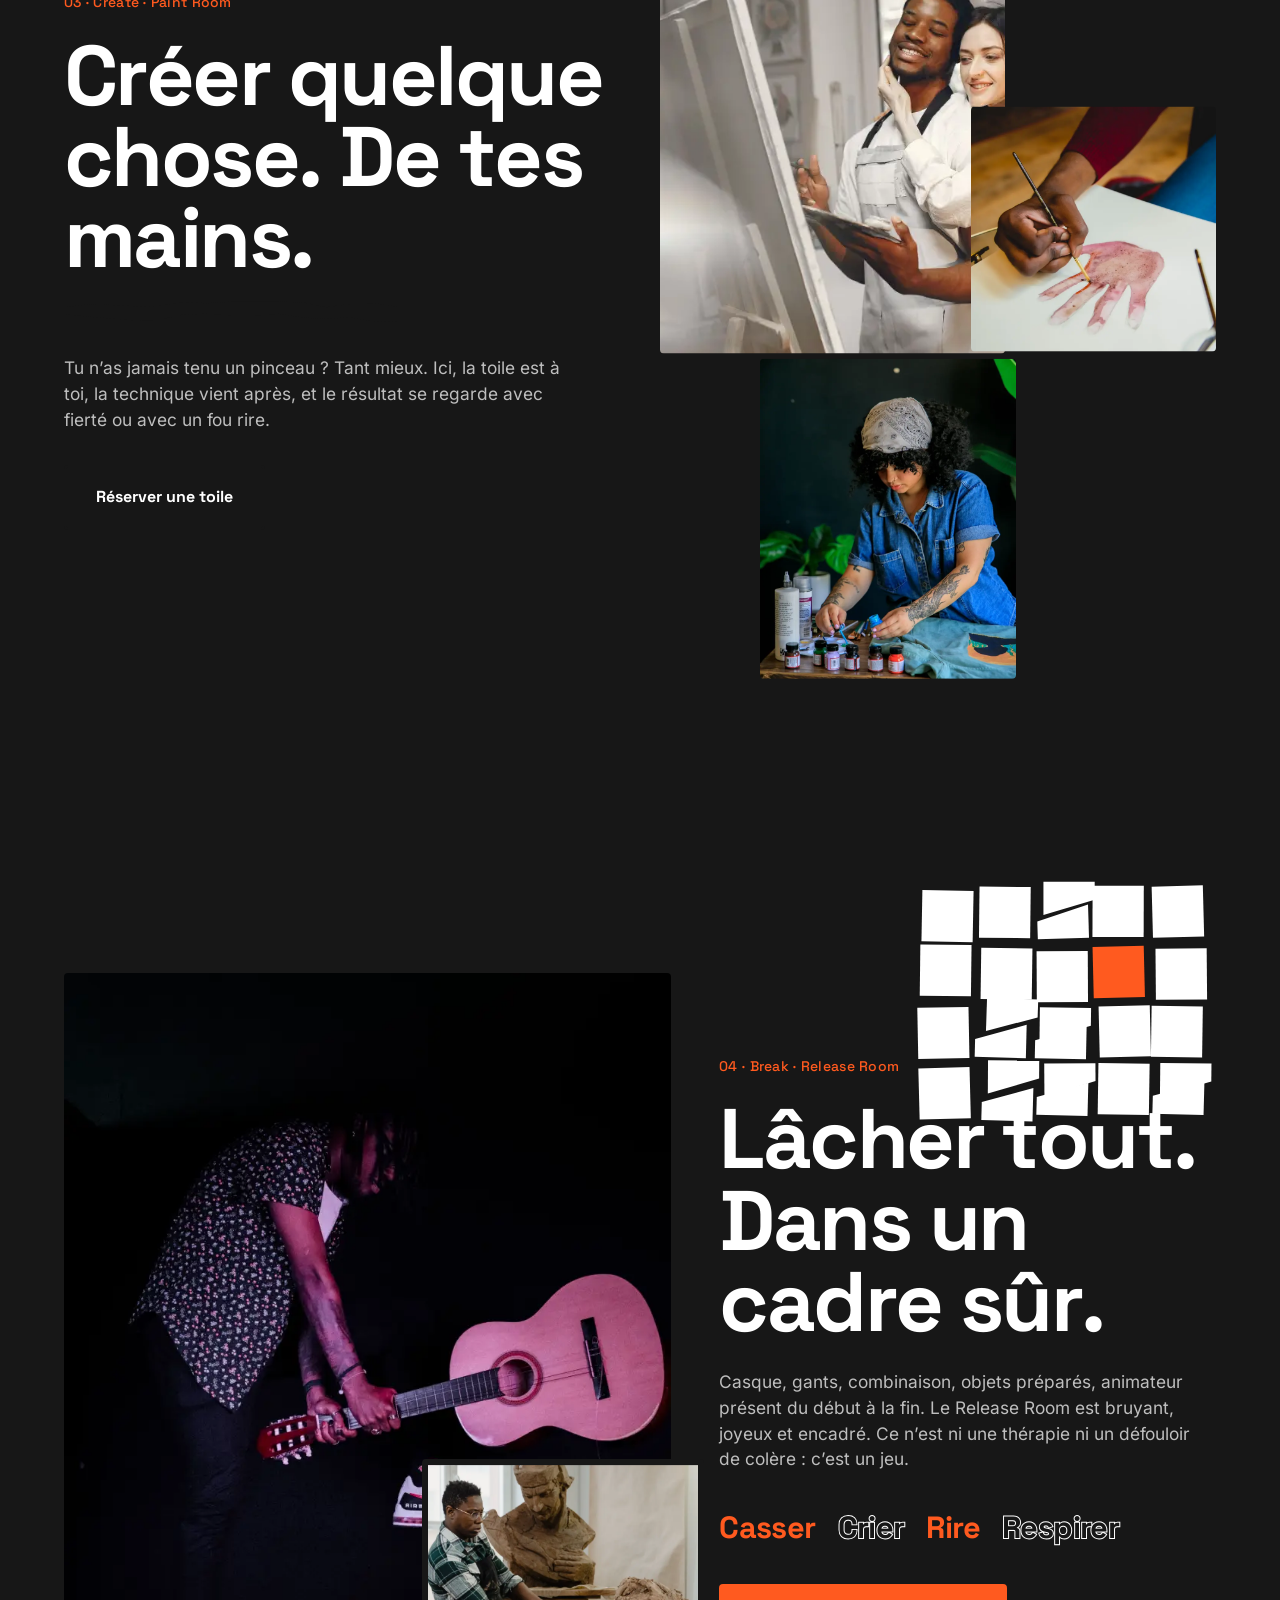
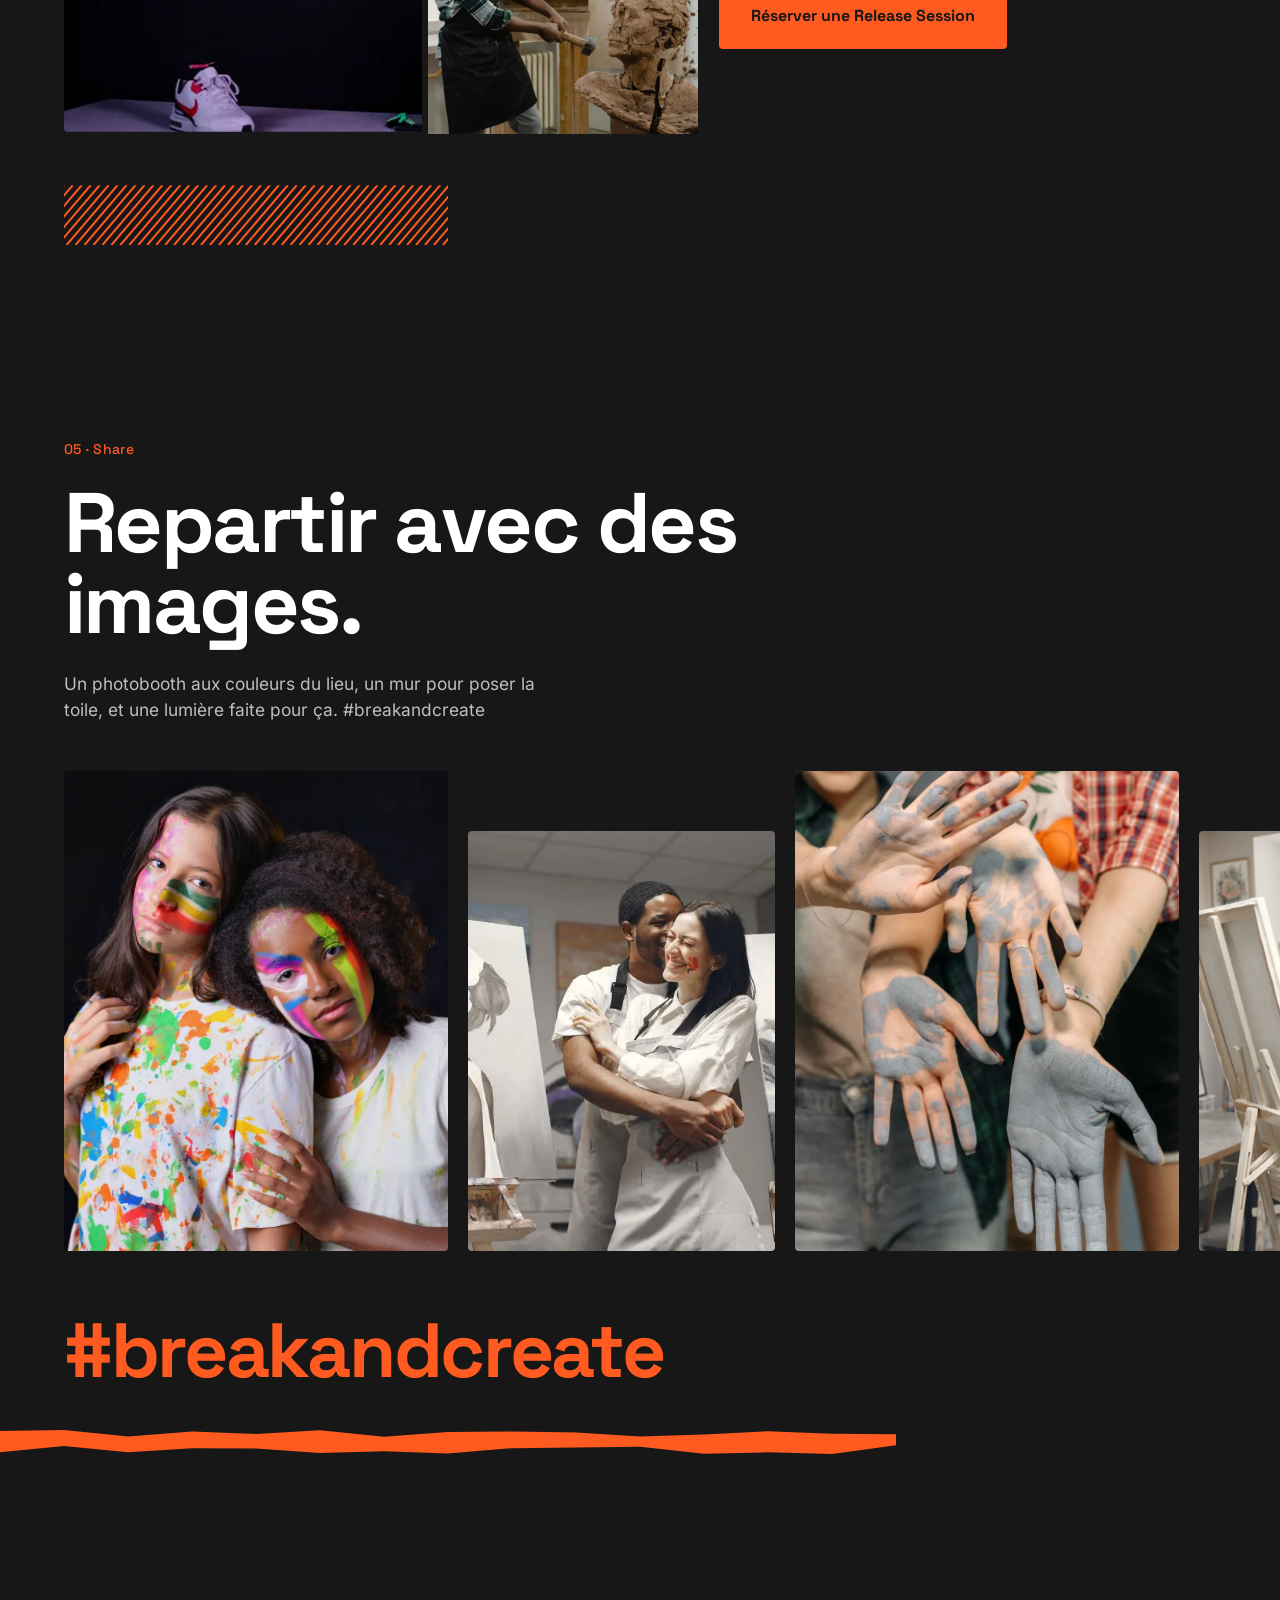
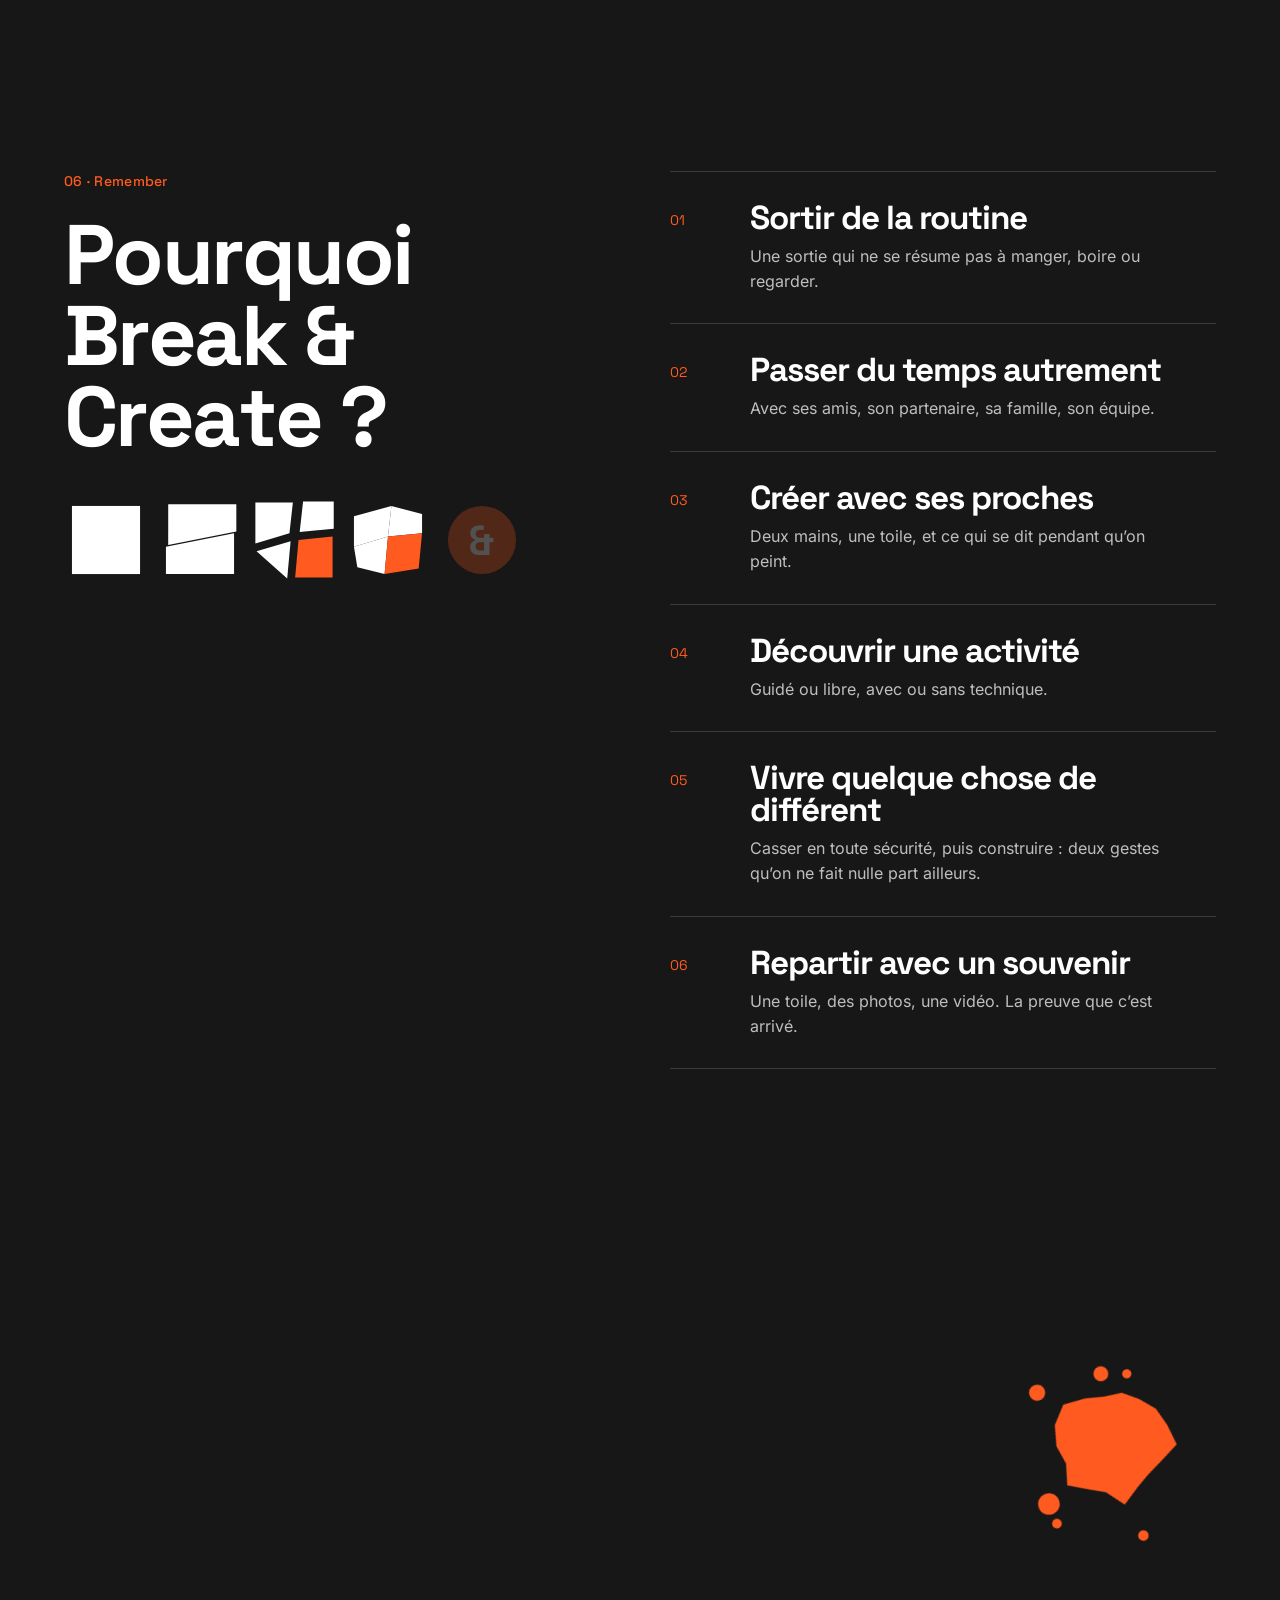
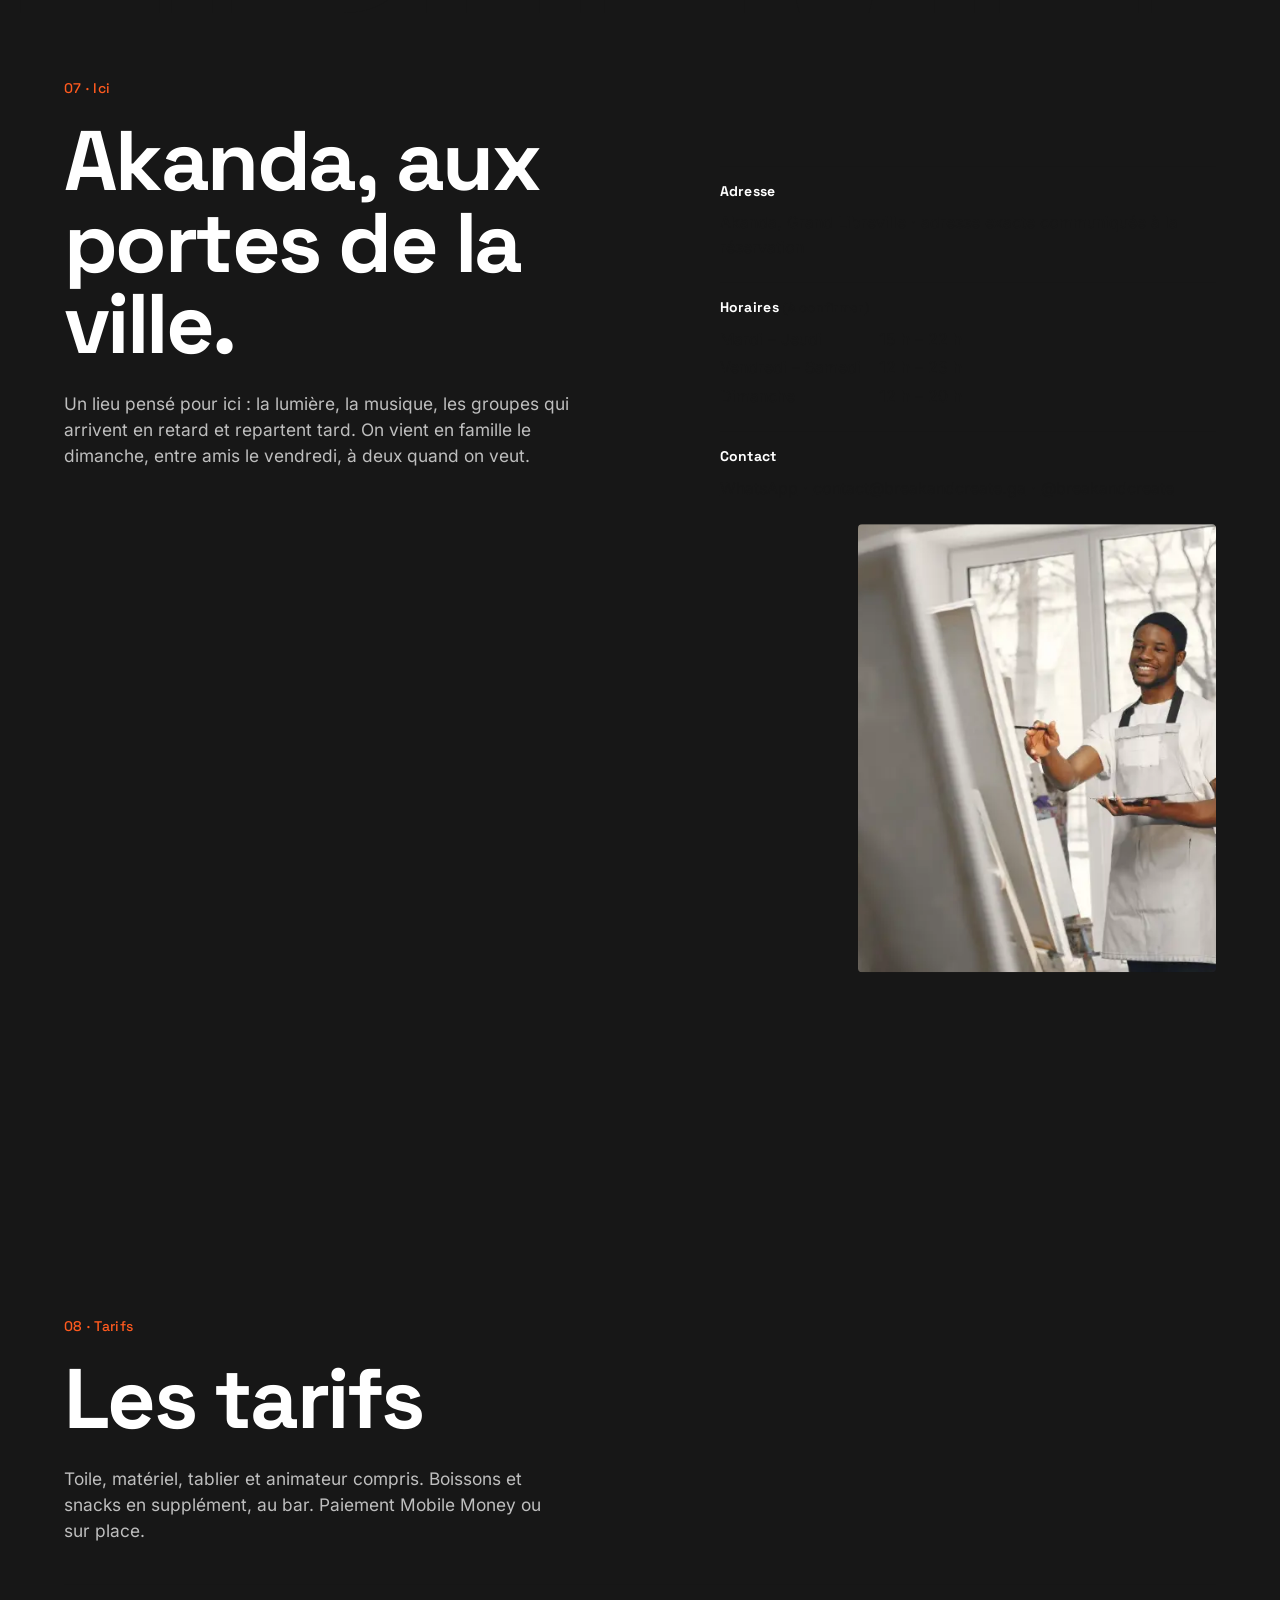
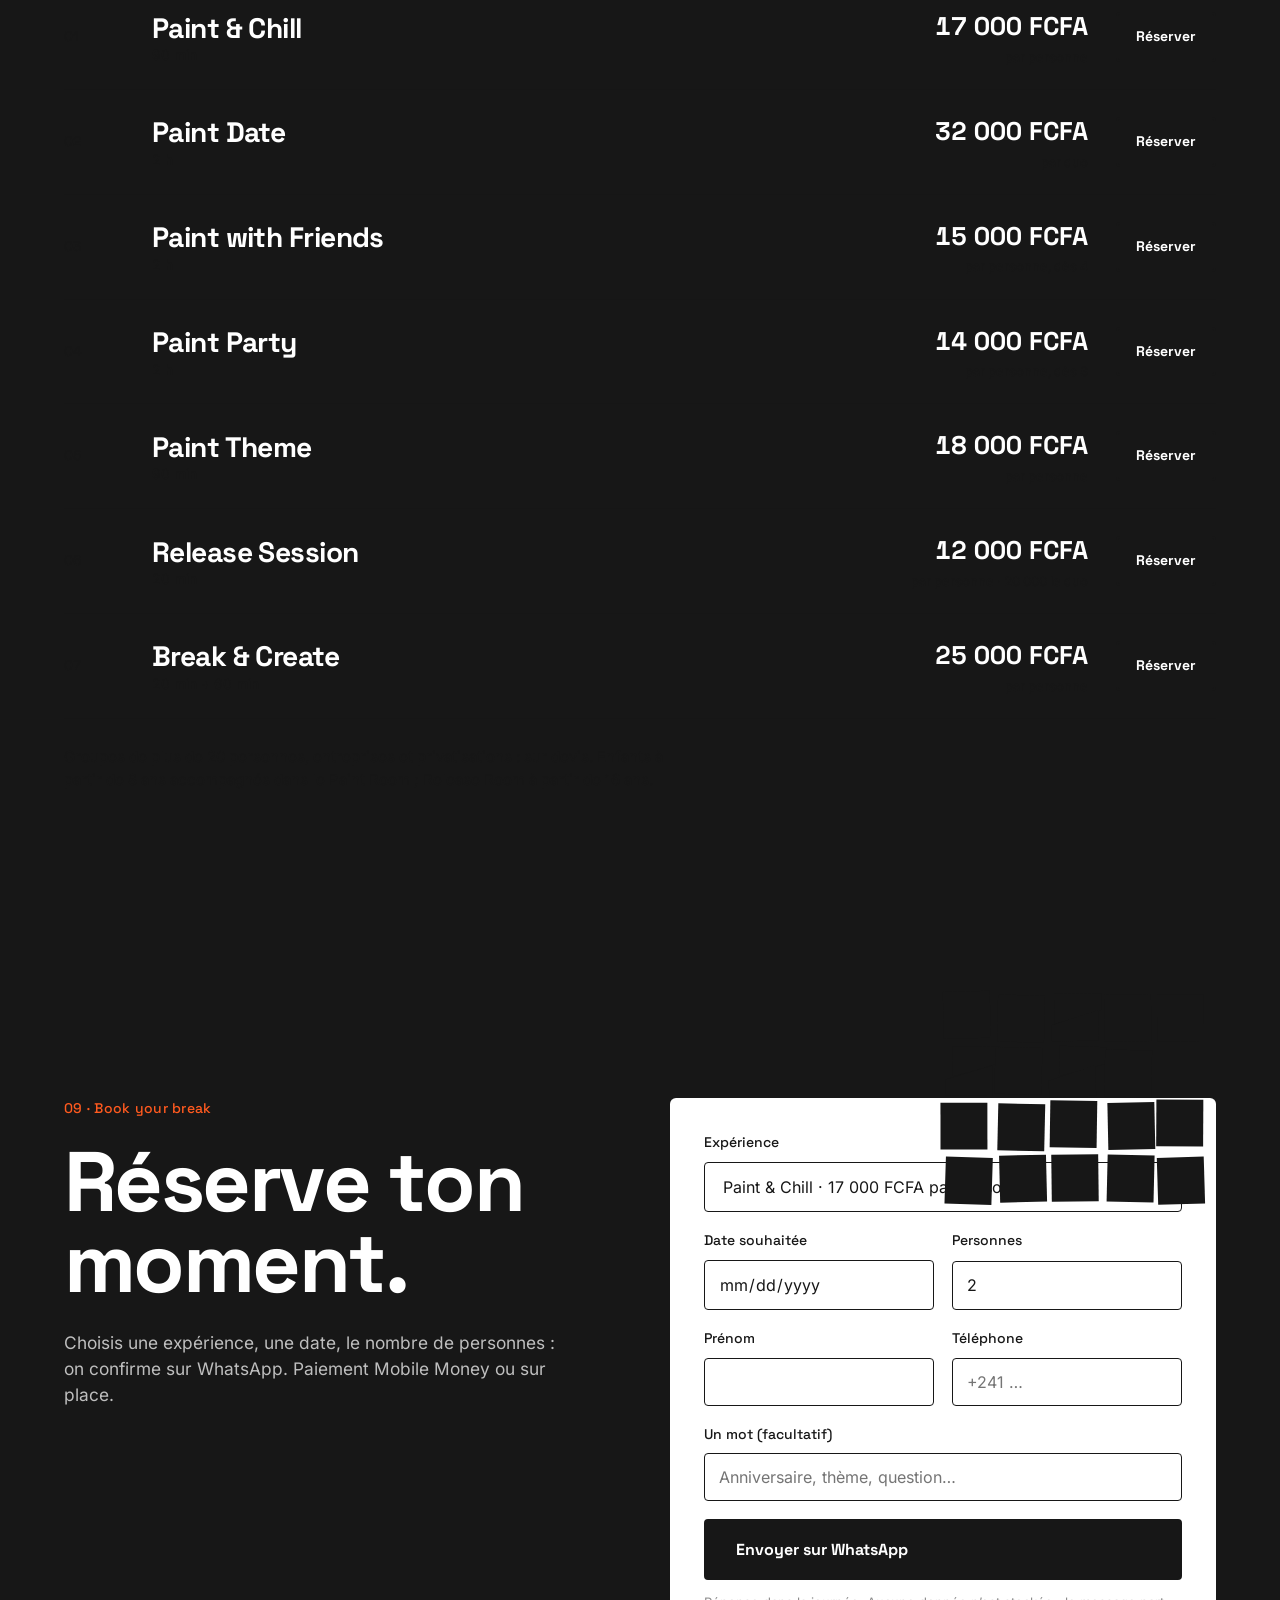
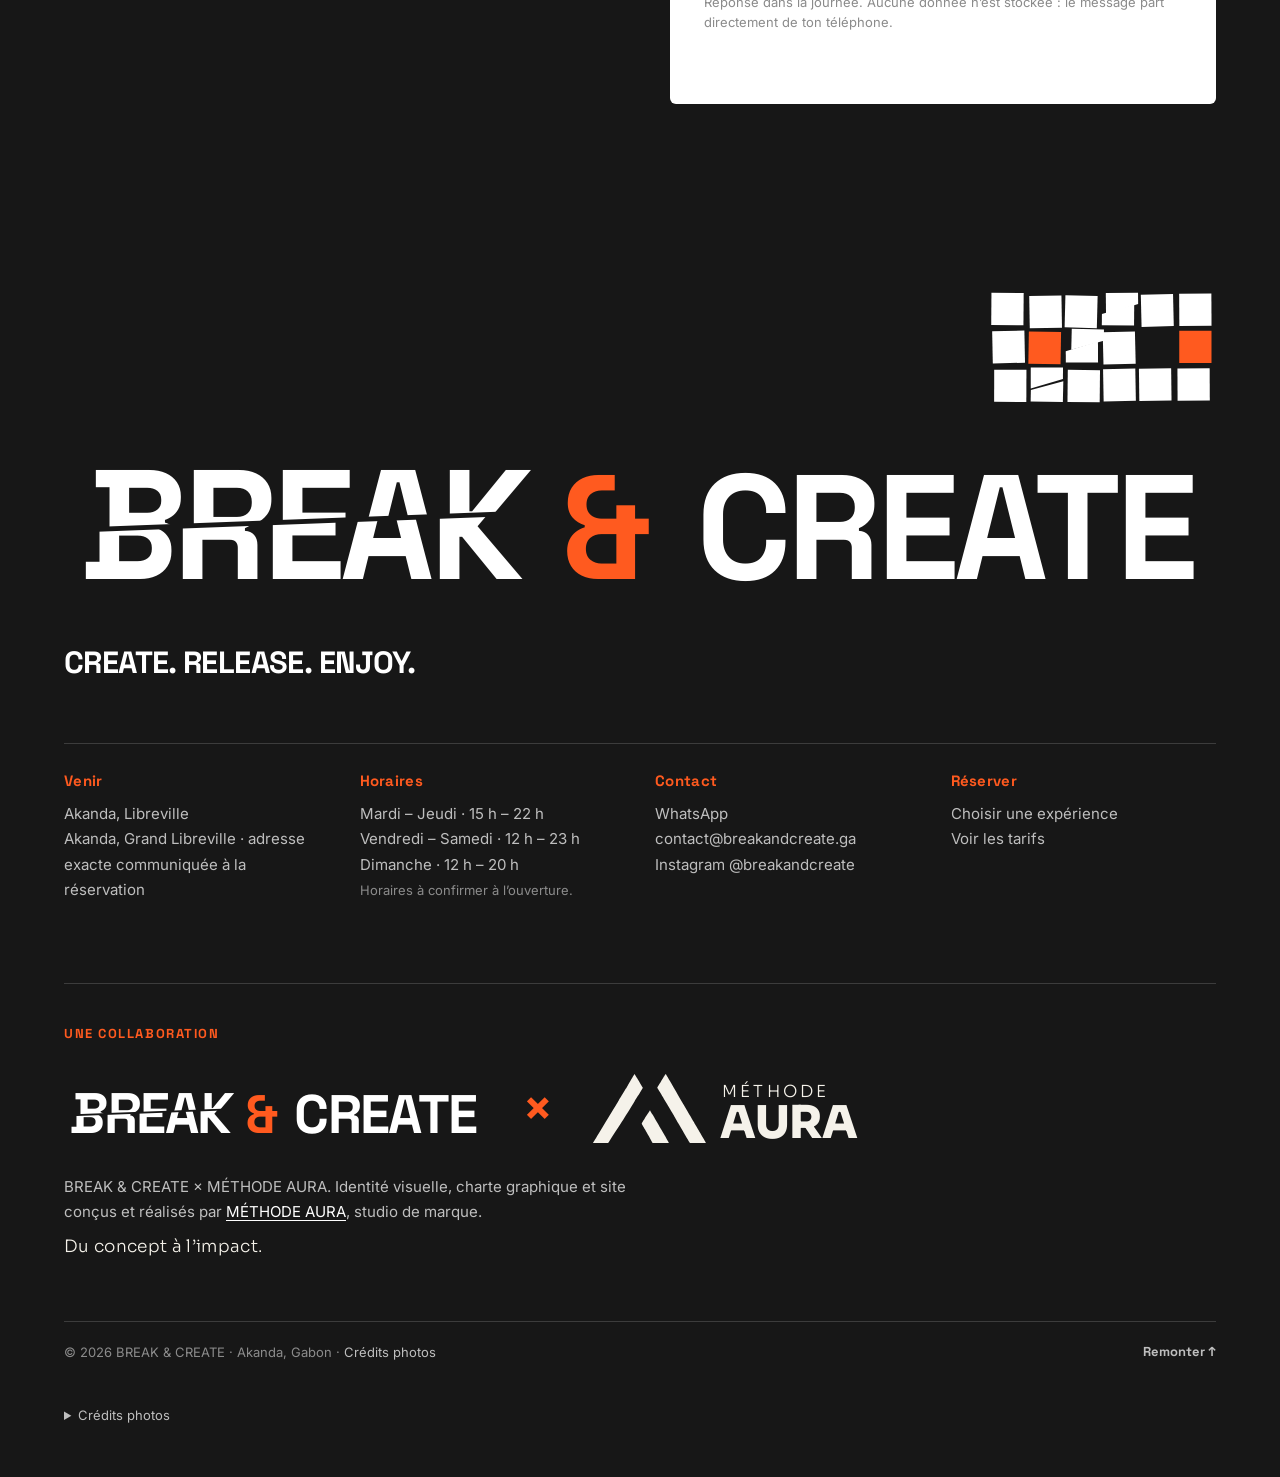
==== commit 1168906c: "Audit d'affichage : numéros des cartes, menu et expériences en paysage, zones tactiles, date du form" ====
--- a/site/index.html
+++ b/site/index.html
@@ -13,7 +13,7 @@
 <link rel="canonical" href="https://break-and-create.onrender.com/">
 <meta property="og:locale" content="fr_GA">
 <link rel="preload" as="image" imagesrcset="assets/img/hero-visage-800.webp 800w, assets/img/hero-visage-1600.webp 1600w" imagesizes="(max-width: 760px) 100vw, 50vw">
-<link rel="stylesheet" href="assets/css/site.css?v=202610241720">
+<link rel="stylesheet" href="assets/css/site.css?v=202611112153">
 <link rel="icon" href="assets/favicon.svg" type="image/svg+xml">
 </head>
 <body>
@@ -36,7 +36,7 @@
   <a class="bouton bouton--orange bouton--petit" href="#reserver" data-magnetique data-curseur="RÉSERVER">Réserver</a>
   <button class="entete-menu" type="button" aria-label="Ouvrir le menu" aria-expanded="false" aria-controls="menu" data-menu><span></span><span></span></button>
 </header>
-<div class="menu" id="menu" hidden>
+<div class="menu" id="menu" hidden data-lenis-prevent>
   <nav aria-label="Menu">
     <a href="#experiences">Expériences</a><a href="#create">Paint Room</a><a href="#release">Release Room</a><a href="#pourquoi">Pourquoi</a><a href="#libreville">Libreville</a><a href="#tarifs">Tarifs</a><a href="#reserver">Réserver</a>
   </nav>
@@ -315,6 +315,6 @@
 <script src="assets/vendor/gsap.min.js" defer></script>
 <script src="assets/vendor/ScrollTrigger.min.js" defer></script>
 <script src="assets/vendor/lenis.min.js" defer></script>
-<script src="assets/js/app.js?v=202610241720" defer></script>
+<script src="assets/js/app.js?v=202611112153" defer></script>
 </body>
 </html>
--- a/site/assets/css/site.css
+++ b/site/assets/css/site.css
@@ -68,7 +68,7 @@
 .entete-menu span { display: block; height: 2px; background: #fff; transition: transform .3s; }
 .entete-menu[aria-expanded="true"] span:first-child { transform: translateY(4.5px) rotate(45deg); }
 .entete-menu[aria-expanded="true"] span:last-child { transform: translateY(-4.5px) rotate(-45deg); }
-.menu { position: fixed; inset: 0; z-index: 35; background: var(--noir); color: #fff; display: grid; grid-template-rows: 1fr auto; padding: 110px var(--gouttiere) 40px; }
+.menu { position: fixed; inset: 0; z-index: 35; background: var(--noir); color: #fff; display: grid; grid-template-rows: 1fr auto; gap: 24px; padding: 110px var(--gouttiere) 40px; overflow-y: auto; overscroll-behavior: contain; }
 .menu nav { display: grid; align-content: center; gap: 6px; }
 .menu nav a { font-family: var(--titrage); font-weight: 700; font-size: clamp(40px, 9vw, 96px); line-height: 1; letter-spacing: -.03em; text-decoration: none; opacity: .92; }
 .menu nav a:hover { color: var(--orange); }
@@ -141,14 +141,14 @@
 .experiences-aide { margin-top: clamp(10px, 1.6vh, 20px); color: var(--avant-2); font-size: 16px; }
 .experiences-piste { display: flex; gap: 24px; margin-top: clamp(20px, 3.5vh, 56px); padding-bottom: 0; }
 .experience { position: relative; flex: 0 0 min(420px, 78vw, max(300px, (100svh - 330px) * 0.76)); min-height: 0; height: clamp(400px, 100svh - 330px, 560px); container-type: inline-size; padding: 28px; border: 1px solid rgba(23, 23, 23, .16); border-radius: 6px; display: grid; align-content: end; gap: 10px; overflow: hidden; background: var(--blanc); color: var(--encre); isolation: isolate; }
-.experience-visuel { position: absolute; inset: 0; z-index: 0; clip-path: inset(0 0 46% 0); filter: grayscale(1); transition: clip-path .7s cubic-bezier(.2, .7, .2, 1), filter .5s ease; }
+.experience-visuel { position: absolute; inset: 0; z-index: 0; clip-path: inset(0 0 max(46%, 264px) 0); filter: grayscale(1); transition: clip-path .7s cubic-bezier(.2, .7, .2, 1), filter .5s ease; }
 .experience-visuel::after { content: ''; position: absolute; inset: 0; background: linear-gradient(to top, rgba(23, 23, 23, .85) 0%, rgba(23, 23, 23, .2) 55%, rgba(23, 23, 23, .05)); opacity: 0; transition: opacity .5s; }
 .experience-visuel picture { height: 100%; }
 .experience:hover .experience-visuel, .experience.est-active .experience-visuel { clip-path: inset(0); filter: none; }
 .experience:hover .experience-visuel::after, .experience.est-active .experience-visuel::after { opacity: 1; }
 .experience:hover, .experience.est-active { color: #fff; border-color: transparent; }
 .experience > :not(.experience-visuel) { position: relative; z-index: 1; }
-.experience-num { font-family: var(--titrage); font-size: 14px; color: var(--orange); position: absolute; top: 24px; left: 28px; }
+.experience-num { font-family: var(--titrage); font-size: 14px; color: var(--orange); }
 .experience--create:not(:hover):not(.est-active) .experience-num { color: var(--noir); }
 .experience--break { background: var(--noir); color: #fff; border-color: var(--noir); }
 .experience--both { background: var(--orange); color: var(--noir); border-color: var(--orange); }
@@ -184,8 +184,8 @@
 .release-photo { aspect-ratio: 4 / 5; overflow: hidden; border-radius: 4px; }
 .release-photo picture { height: 100%; }
 .release-mots { list-style: none; margin: 0 0 32px; padding: 0; display: flex; flex-wrap: wrap; gap: 10px 22px; font-family: var(--titrage); font-weight: 700; font-size: clamp(22px, 2.4vw, 34px); letter-spacing: -.02em; }
-.release-mots li { color: transparent; -webkit-text-stroke: 1.5px var(--avant); }
-.release-mots li:nth-child(odd) { color: var(--orange); -webkit-text-stroke: 0; }
+.release-mots li { color: var(--fond); -webkit-text-stroke: 2px var(--avant); paint-order: stroke fill; transition: color .9s ease; }
+.release-mots li:nth-child(odd) { color: var(--orange); -webkit-text-stroke: 0; transition: none; }
 .release-detail { position: absolute; left: 33%; bottom: 12%; width: min(22vw, 300px); aspect-ratio: 1; overflow: hidden; border-radius: 4px; border: 6px solid var(--noir); }
 .release-detail picture { height: 100%; }
 
@@ -266,7 +266,7 @@
 .pied-bas { display: flex; justify-content: space-between; gap: 20px; flex-wrap: wrap; margin-top: 60px; padding-top: 20px; border-top: 1px solid rgba(255, 255, 255, .16); font-size: 13px; color: var(--clair-3); }
 .pied-bas a { color: var(--clair-2); text-decoration: none; }
 .pied-bas a:hover { color: var(--orange); }
-.pied-haut { font-family: var(--titrage); font-weight: 700; }
+.pied-haut { font-family: var(--titrage); font-weight: 700; display: inline-flex; align-items: center; min-height: 44px; margin: -12px 0; }
 /* collaboration BREAK & CREATE × MÉTHODE AURA */
 .collab { margin-top: 80px; padding-top: 40px; border-top: 1px solid rgba(255, 255, 255, .16); }
 .collab-sur { font-family: var(--titrage); font-weight: 700; font-size: 13px; letter-spacing: .12em; text-transform: uppercase; color: var(--orange); }
@@ -282,7 +282,7 @@
 .collab-texte a:hover { color: var(--orange); }
 .collab-slogan { display: block; margin-top: 8px; font-family: "Sora", var(--titrage); font-weight: 300; font-size: 17px; letter-spacing: .02em; color: #F5F2EA; }
 .credits { margin-top: 30px; font-size: 13px; color: var(--clair-3); }
-.credits summary { cursor: pointer; color: var(--clair-2); }
+.credits summary { cursor: pointer; color: var(--clair-2); padding: 12px 0; }
 .credits p { margin-top: 10px; line-height: 1.8; max-width: 100ch; }
 .credits a { color: var(--clair-2); }
 
@@ -290,6 +290,9 @@
 @media (max-width: 1080px) {
   .entete-nav { display: none; }
   .entete-menu { display: flex; }
+  .entete-marque { margin-right: auto; }
+  .motif--hachures { bottom: 20px; }
+  .motif--hachures svg { height: 44px; }
   .create, .release, .pourquoi, .reserver, .libreville-corps { grid-template-columns: 1fr; }
   .pourquoi-tete { position: static; }
   .release-detail { display: none; }
@@ -316,12 +319,12 @@
   .experiences .titre-scene { font-size: clamp(36px, 11vw, 64px); }
   .experiences-piste { margin-top: 40px; padding-bottom: clamp(80px, 12vw, 160px); }
   .experience { flex: none; min-height: 0; height: auto; padding: 22px; }
-  .experience-visuel { clip-path: none; filter: none; position: relative; aspect-ratio: 16 / 10; margin: 0 -22px 14px; width: calc(100% + 44px); }
+  .experience-visuel { clip-path: none; filter: none; position: relative; aspect-ratio: 16 / 10; margin: -22px -22px 14px; width: calc(100% + 44px); }
   .experience-visuel::after { display: none; }
-  .experience-num { position: static; }
   .experience-texte { grid-template-rows: 1fr; opacity: .92; }
   .experience:hover, .experience.est-active { color: inherit; }
   .experience--create:hover { color: var(--encre); }
+  .share { padding-left: 0; padding-right: 0; }
   .zoom { height: 120svh; }
   .create-photos { height: 90vw; }
   .release-photo { aspect-ratio: 4 / 5; }
@@ -336,6 +339,25 @@
   .champ-2 { grid-template-columns: 1fr; }
   .pied-colonnes { grid-template-columns: 1fr; }
   .pied-slogan { font-size: 20px; }
+}
+/* fenêtre large mais basse (petit portable) : la piste épinglée se resserre pour tenir dans l'écran */
+@media (min-width: 761px) and (min-height: 640px) and (max-height: 700px) {
+  .experiences { padding-bottom: 12px; }
+  .experiences .scene-num { margin-bottom: 10px; }
+  .experiences-aide { margin-top: 6px; }
+  .experiences-piste { margin-top: 12px; }
+}
+/* trop bas pour épingler la piste (téléphone en paysage), ou mouvement réduit : les cartes passent en grille, toutes atteignables */
+@media (min-width: 761px) and (max-height: 639px), (min-width: 761px) and (prefers-reduced-motion: reduce) {
+  .experiences { min-height: 0; display: block; padding-top: clamp(80px, 12vw, 160px); padding-bottom: clamp(80px, 12vw, 160px); }
+  .experiences-piste { display: grid; grid-template-columns: repeat(auto-fill, minmax(300px, 1fr)); margin-top: 40px; }
+  .experience { height: 480px; }
+}
+/* menu sur écran bas : liens sur deux colonnes, plus petits */
+@media (max-height: 520px) {
+  .menu { padding-top: 84px; padding-bottom: 20px; gap: 12px; }
+  .menu nav { grid-template-columns: 1fr 1fr; gap: 4px 24px; }
+  .menu nav a { font-size: clamp(26px, 10vh, 44px); }
 }
 @media (prefers-reduced-motion: reduce) {
   html { scroll-behavior: auto; }
